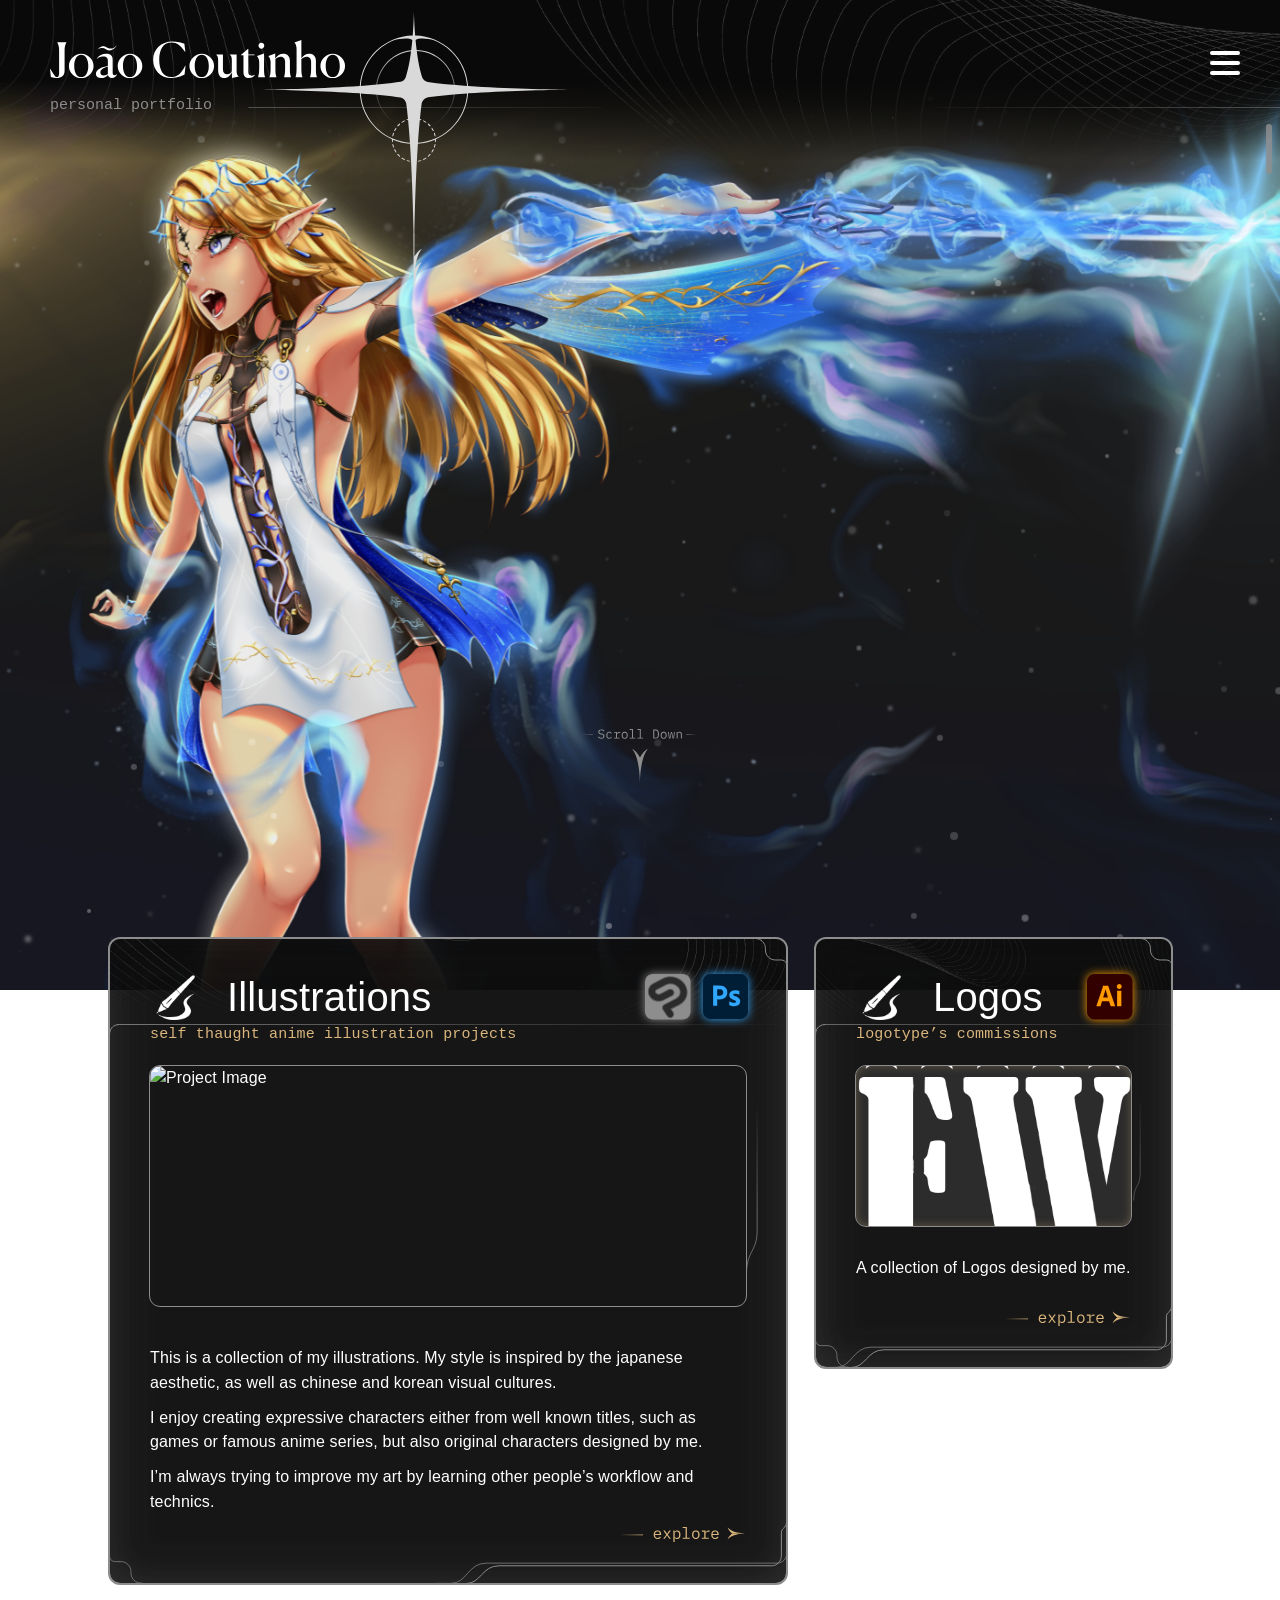
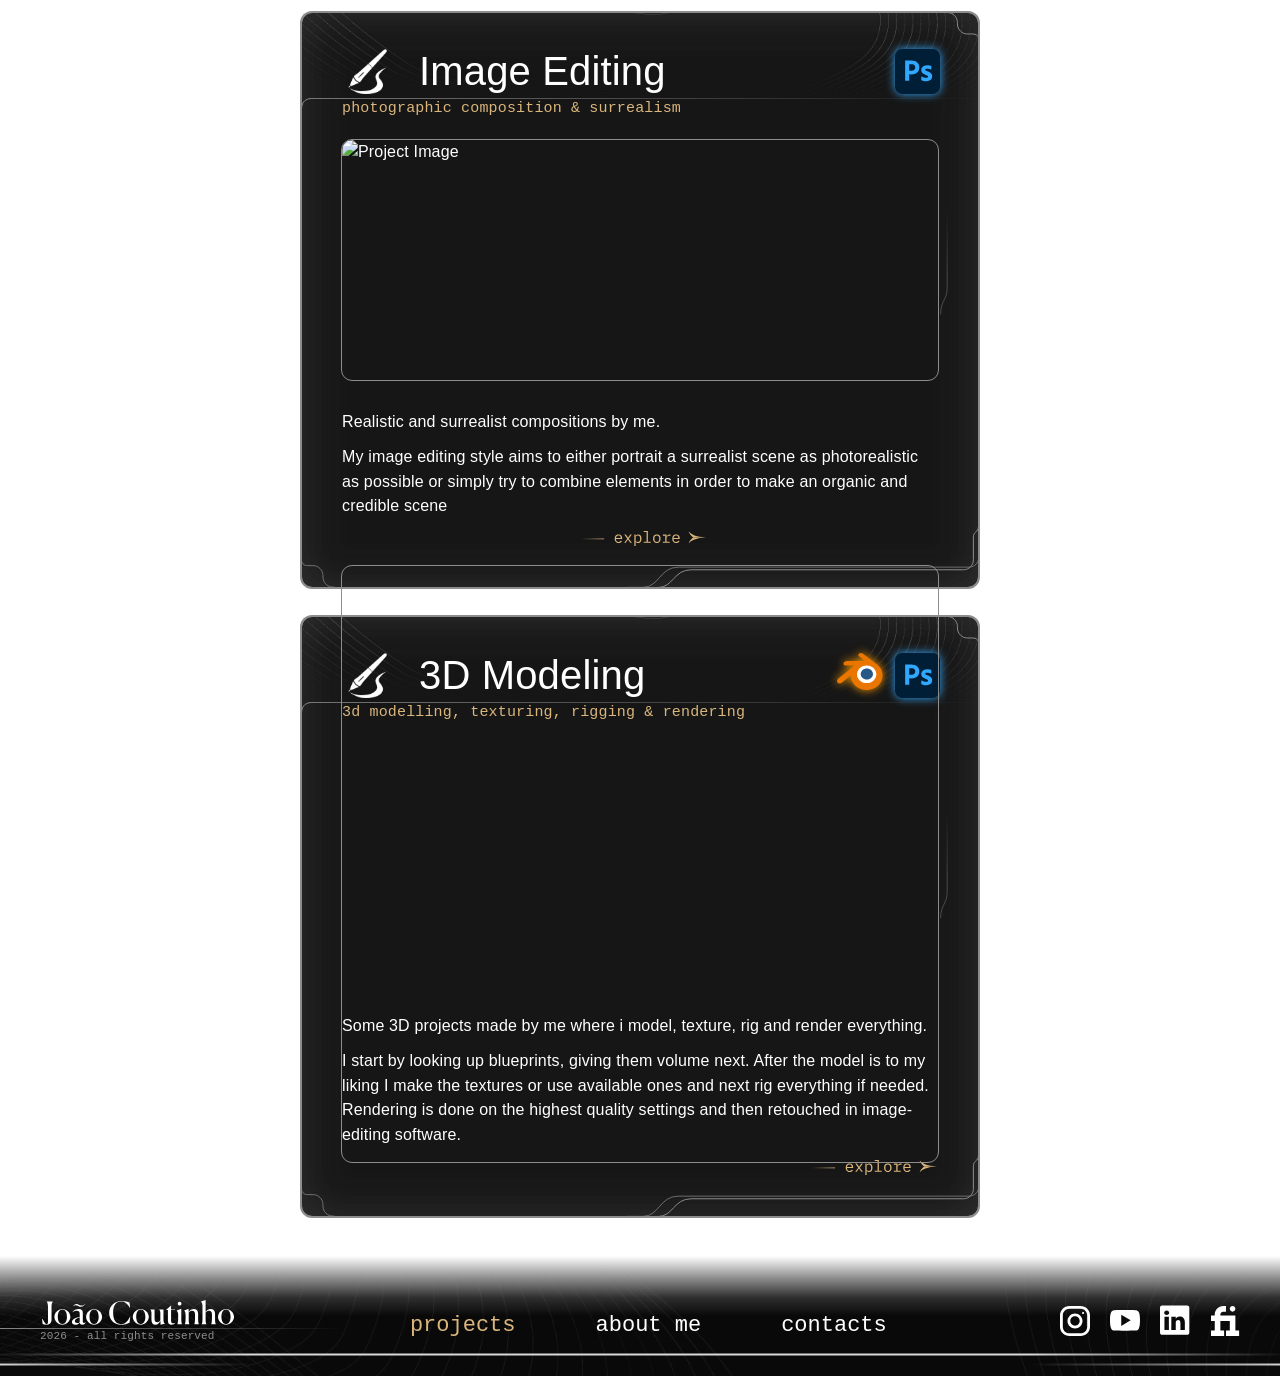
==== index.html @ b3ddf0ff "fst commit" ====
<!DOCTYPE html>
<html lang="pt">
<head>
  <meta charset="UTF-8">
  <meta name="viewport" content="width=device-width, initial-scale=1.0">
  <title>Home | Portfolio</title>
  
 
  <link rel="stylesheet" href="css\parallax.css">
  <link rel="stylesheet" href="css\fonts.css">
  <link rel="stylesheet" href="css\header.css">
  <link rel="stylesheet" href="css\info_cards.css">
  <link rel="stylesheet" href="css\footer.css">
  <link rel="stylesheet" href="css\index.css">
  <link rel="stylesheet" href="css\tablets.css">
  <link rel="stylesheet" href="css\mobile.css">
</head>
<body>
  <div class="parallax-bg" aria-hidden="true">
    <!-- Desktop images -->
    <img class="parallax-layer layer1 desktop" src="images/layer4.png" alt="" data-speed="22">
    <img class="parallax-layer layer2 desktop" src="images/layer3.png" alt="" data-speed="16">
    <img class="parallax-layer layer3 desktop" src="images/layer2.png" alt="" data-speed="10">
    <img class="parallax-layer layer4 desktop" src="images/layer1.png" alt="" data-speed="30">
    
    <!-- Mobile images (hidden initially) -->
    <img class="parallax-layer layer1 mobile" src="images/layer4_mobile.png" alt="" data-speed="22" style="display:none;">
    <img class="parallax-layer layer2 mobile" src="images/layer3_mobile.png" alt="" data-speed="16" style="display:none;">
    <img class="parallax-layer layer3 mobile" src="images/layer2_mobile.png" alt="" data-speed="10" style="display:none;">
    <img class="parallax-layer layer4 mobile" src="images/layer1_mobile.png" alt="" data-speed="30" style="display:none;">
    
    <div class="parallax-layer particle-layer layer5" data-speed="8" aria-hidden="true"></div>
    <div class="parallax-layer particle-layer layer6" data-speed="10" aria-hidden="true"></div>
  </div>


  <div class="page-content">
    <header>
      <div class="mobile-nav-panel" id="mobile-nav-panel" aria-hidden="true" >
        <a href="index.html" class="nav-link is-active" data-nav="home"><h2>Projects</h2></a>
        <a href="about.html" class="nav-link" data-nav="about"><h2>About Me</h2></a>
        <a href="contact.html" class="nav-link" data-nav="contact"><h2>Contacts</h2></a>
      </div>
      <div class="black-degrade" aria-hidden="true"></div>
      <img src="images\waves blured.png" alt="Waves Blured" class="waves-blured">
      <svg class="Vector2Header" width="1702" height="2" viewBox="0 0 1702 2" preserveAspectRatio="xMidYMid meet" fill="none" xmlns="http://www.w3.org/2000/svg">
<path d="M579.146 1.33301H0V0.333008H579.146V1.33301Z" fill="url(#paint0_linear_225_235)"/>
<path d="M1701.89 0V1H1122.74V0H1701.89Z" fill="url(#paint1_linear_225_235)"/>
<defs>
<linearGradient id="paint0_linear_225_235" x1="1701.89" y1="1.00043" x2="0" y2="1.00043" gradientUnits="userSpaceOnUse">
<stop offset="0.00600609" stop-color="#8D8D8D"/>
<stop offset="0.370487" stop-color="#8D8D8D" stop-opacity="0"/>
<stop offset="0.607399" stop-color="#8D8D8D" stop-opacity="0"/>
<stop offset="1" stop-color="#8D8D8D"/>
</linearGradient>
<linearGradient id="paint1_linear_225_235" x1="1701.89" y1="1.00043" x2="0" y2="1.00043" gradientUnits="userSpaceOnUse">
<stop offset="0.00600609" stop-color="#8D8D8D"/>
<stop offset="0.370487" stop-color="#8D8D8D" stop-opacity="0"/>
<stop offset="0.607399" stop-color="#8D8D8D" stop-opacity="0"/>
<stop offset="1" stop-color="#8D8D8D"/>
</linearGradient>
</defs>
      </svg>
      <div class="slider" style="visibility:hidden;">  
        <svg class="slide1 is-active" width="1920" height="20" viewBox="0 0 1920 20" preserveAspectRatio="none" fill="none" xmlns="http://www.w3.org/2000/svg">
<path d="M1219.82 2.77637C1219.82 3.23866 1219.82 3.27374 1219.82 3.27637H1153.14C1142.38 3.27646 1136.98 6.40351 1130.78 9.58105C1124.53 12.7842 1117.53 15.9971 1103.69 15.9971V14.9971C1117.32 14.9971 1124.16 11.8482 1130.33 8.69141C1136.54 5.50894 1142.12 2.27646 1153.14 2.27637H1219.82C1219.82 2.27637 1219.82 2.27664 1219.82 2.77637Z" fill="#6D6D6D"/>
<path d="M1286.5 2.27637C1297.51 2.27649 1303.1 5.50895 1309.31 8.69141C1315.47 11.8482 1322.31 14.9971 1335.94 14.9971V15.9971C1322.1 15.9971 1315.1 12.7842 1308.85 9.58105C1302.65 6.40352 1297.25 3.27649 1286.5 3.27637H1219.82C1219.82 3.27637 1219.82 3.27637 1219.82 2.77637C1219.82 2.27664 1219.82 2.27637 1219.82 2.27637H1286.5Z" fill="#6D6D6D"/>
<path d="M1219.82 1H1160.32C1150.78 1.00012 1146 4.66069 1140.46 8.41211C1137.68 10.2914 1134.71 12.1945 1130.89 13.6221C1127.06 15.0508 1122.39 15.9971 1116.21 15.9971V14.9971C1122.28 14.9971 1126.83 14.0686 1130.54 12.6855C1134.25 11.3013 1137.13 9.45376 1139.9 7.58398C1143.7 5.00549 1147.27 2.38401 1152.34 1H1144.82C1132.71 1.00006 1126.63 4.69135 1119.65 8.43848C1112.62 12.2122 1104.76 15.9971 1089.2 15.9971V14.9971C1104.54 14.9971 1112.24 11.2823 1119.18 7.55762C1126.16 3.80644 1132.44 5.63108e-05 1144.82 0H1219.82V1Z" fill="#D9D9D9"/>
<path d="M1294.82 0C1307.19 8.13388e-05 1313.47 3.80645 1320.45 7.55762C1327.39 11.2823 1335.09 14.9971 1350.44 14.9971V15.9971C1334.87 15.9971 1327.01 12.2122 1319.98 8.43848C1313 4.69136 1306.92 1.00008 1294.82 1H1287.29C1292.37 2.38402 1295.93 5.00551 1299.74 7.58398C1302.5 9.45374 1305.39 11.3013 1309.1 12.6855C1312.8 14.0685 1317.35 14.9971 1323.43 14.9971V15.9971C1317.24 15.9971 1312.58 15.0508 1308.75 13.6221C1304.92 12.1945 1301.95 10.2914 1299.18 8.41211C1293.81 4.77783 1289.15 1.22894 1280.19 1.01074L1279.31 1H1219.82V0H1294.82Z" fill="#D9D9D9"/>
<path d="M1279.82 8.49805H1230.61C1223.54 10.2774 1220.49 16.3881 1219.82 19.6953C1219.14 16.3881 1216.09 10.2775 1209.02 8.49805H1159.82V7.49805H1279.82V8.49805Z" fill="url(#paint0_linear_6_7)"/>
<path d="M1116.21 15V16H0V15H1116.21Z" fill="url(#paint1_linear_6_7)"/>
<path d="M1920 15V16H1323.42V15H1920Z" fill="url(#paint2_linear_6_7)"/>
<defs>
<linearGradient id="paint0_linear_6_7" x1="0" y1="9.84766" x2="1920" y2="9.84766" gradientUnits="userSpaceOnUse">
<stop stop-color="#8D8D8D" stop-opacity="0"/>
<stop offset="0.2" stop-color="#8D8D8D"/>
<stop offset="0.8" stop-color="#8D8D8D"/>
<stop offset="1" stop-color="#8D8D8D" stop-opacity="0"/>
</linearGradient>
<linearGradient id="paint1_linear_6_7" x1="0" y1="16" x2="1967.49" y2="16" gradientUnits="userSpaceOnUse">
<stop stop-color="#D9D9D9" stop-opacity="0"/>
<stop offset="0.2" stop-color="#D9D9D9"/>
<stop offset="0.8" stop-color="#D9D9D9"/>
<stop offset="1" stop-color="#D9D9D9" stop-opacity="0"/>
</linearGradient>
<linearGradient id="paint2_linear_6_7" x1="-91.1058" y1="16" x2="1920" y2="16" gradientUnits="userSpaceOnUse">
<stop stop-color="#D9D9D9" stop-opacity="0"/>
<stop offset="0.2" stop-color="#D9D9D9"/>
<stop offset="0.8" stop-color="#D9D9D9"/>
<stop offset="1" stop-color="#D9D9D9" stop-opacity="0"/>
</linearGradient>
</defs>
        </svg>
        <svg class="slide2" width="1920" height="20" viewBox="0 0 1920 20" preserveAspectRatio="none" fill="none" xmlns="http://www.w3.org/2000/svg">
<path d="M1473.4 2.77637C1473.4 3.23867 1473.4 3.27374 1473.4 3.27637H1406.73C1395.97 3.27646 1390.57 6.40343 1384.37 9.58105C1378.12 12.7843 1371.12 15.9971 1357.28 15.9971V14.9971C1370.91 14.9971 1377.75 11.8483 1383.91 8.69141C1390.13 5.50886 1395.71 2.27646 1406.73 2.27637H1473.4C1473.4 2.27637 1473.4 2.27663 1473.4 2.77637Z" fill="#6D6D6D"/>
<path d="M1540.08 2.27637C1551.1 2.27649 1556.68 5.50888 1562.9 8.69141C1569.06 11.8483 1575.9 14.9971 1589.53 14.9971V15.9971C1575.69 15.9971 1568.69 12.7843 1562.44 9.58105C1556.24 6.40344 1550.84 3.27649 1540.08 3.27637H1473.41C1473.41 3.27637 1473.4 3.27638 1473.4 2.77637C1473.4 2.27663 1473.41 2.27637 1473.41 2.27637H1540.08Z" fill="#6D6D6D"/>
<path d="M1473.4 1H1413.91C1404.37 1.00012 1399.59 4.66061 1394.04 8.41211C1391.27 10.2915 1388.3 12.1944 1384.47 13.6221C1380.65 15.0508 1375.98 15.9971 1369.8 15.9971V14.9971C1375.87 14.9971 1380.42 14.0686 1384.12 12.6855C1387.83 11.3013 1390.72 9.45381 1393.48 7.58398C1397.29 5.00543 1400.86 2.38405 1405.93 1H1398.4C1386.3 1.00006 1380.22 4.69126 1373.24 8.43848C1366.21 12.2123 1358.35 15.9971 1342.79 15.9971V14.9971C1358.13 14.9971 1365.83 11.2824 1372.77 7.55762C1379.75 3.80635 1386.03 5.63121e-05 1398.4 0H1473.4V1Z" fill="#D9D9D9"/>
<path d="M1548.41 0C1560.78 8.13409e-05 1567.06 3.80636 1574.04 7.55762C1580.98 11.2824 1588.68 14.9971 1604.02 14.9971V15.9971C1588.46 15.9971 1580.6 12.2123 1573.57 8.43848C1566.59 4.69127 1560.51 1.00008 1548.41 1H1540.88C1545.95 2.38406 1549.52 5.00545 1553.33 7.58398C1556.09 9.45379 1558.98 11.3013 1562.68 12.6855C1566.39 14.0686 1570.94 14.9971 1577.01 14.9971V15.9971C1570.83 15.9971 1566.16 15.0508 1562.33 13.6221C1558.51 12.1945 1555.54 10.2915 1552.76 8.41211C1547.4 4.77774 1542.74 1.22895 1533.78 1.01074L1532.9 1H1473.4V0H1548.41Z" fill="#D9D9D9"/>
<path d="M1533.4 8.49805H1484.2C1477.13 10.2774 1474.08 16.388 1473.4 19.6953C1472.73 16.388 1469.68 10.2775 1462.61 8.49805H1413.4V7.49805H1533.4V8.49805Z" fill="url(#paint0_linear_225_249)"/>
<path d="M1369.8 15V16L0 16.0004V15.0004L1369.8 15Z" fill="url(#paint1_linear_225_249)"/>
<path d="M1920 15.0004V16.0004L1577.01 16V15L1920 15.0004Z" fill="url(#paint2_linear_225_249)"/>
<defs>
<linearGradient id="paint0_linear_225_249" x1="0" y1="9.84766" x2="1920" y2="9.84766" gradientUnits="userSpaceOnUse">
<stop stop-color="#8D8D8D" stop-opacity="0"/>
<stop offset="0.2" stop-color="#8D8D8D"/>
<stop offset="0.8" stop-color="#8D8D8D"/>
<stop offset="1" stop-color="#8D8D8D" stop-opacity="0"/>
</linearGradient>
<linearGradient id="paint1_linear_225_249" x1="0" y1="16" x2="1967.49" y2="16" gradientUnits="userSpaceOnUse">
<stop stop-color="#D9D9D9" stop-opacity="0"/>
<stop offset="0.2" stop-color="#D9D9D9"/>
<stop offset="0.8" stop-color="#D9D9D9"/>
<stop offset="1" stop-color="#D9D9D9" stop-opacity="0"/>
</linearGradient>
<linearGradient id="paint2_linear_225_249" x1="-91.1058" y1="16" x2="1920" y2="16" gradientUnits="userSpaceOnUse">
<stop stop-color="#D9D9D9" stop-opacity="0"/>
<stop offset="0.2" stop-color="#D9D9D9"/>
<stop offset="0.8" stop-color="#D9D9D9"/>
<stop offset="1" stop-color="#D9D9D9" stop-opacity="0"/>
</linearGradient>
</defs>
        </svg>
        <svg class="slide3" width="1920" height="20" viewBox="0 0 1920 20" preserveAspectRatio="none" fill="none" xmlns="http://www.w3.org/2000/svg">
<path d="M1722.04 2.77637C1722.04 3.23868 1722.04 3.27374 1722.04 3.27637H1655.36C1644.61 3.27646 1639.21 6.40339 1633.01 9.58105C1626.76 12.7843 1619.76 15.9971 1605.92 15.9971V14.9971C1619.55 14.9971 1626.39 11.8483 1632.55 8.69141C1638.76 5.50883 1644.35 2.27646 1655.36 2.27637H1722.04C1722.04 2.27637 1722.04 2.27662 1722.04 2.77637Z" fill="#6D6D6D"/>
<path d="M1788.72 2.27637C1799.74 2.27649 1805.32 5.50884 1811.53 8.69141C1817.7 11.8483 1824.54 14.9971 1838.17 14.9971V15.9971C1824.33 15.9971 1817.33 12.7843 1811.08 9.58105C1804.88 6.40341 1799.48 3.27649 1788.72 3.27637H1722.04C1722.04 3.27637 1722.04 3.27638 1722.04 2.77637C1722.04 2.27662 1722.04 2.27637 1722.04 2.27637H1788.72Z" fill="#6D6D6D"/>
<path d="M1722.04 1H1662.55C1653.01 1.00012 1648.22 4.66057 1642.68 8.41211C1639.91 10.2915 1636.94 12.1944 1633.11 13.6221C1629.28 15.0508 1624.62 15.9971 1618.43 15.9971V14.9971C1624.51 14.9971 1629.06 14.0686 1632.76 12.6855C1636.47 11.3013 1639.36 9.45383 1642.12 7.58398C1645.93 5.00541 1649.49 2.38406 1654.57 1H1647.04C1634.94 1.00006 1628.85 4.69122 1621.88 8.43848C1614.85 12.2123 1606.99 15.9971 1591.42 15.9971V14.9971C1606.77 14.9971 1614.47 11.2824 1621.41 7.55762C1628.39 3.80631 1634.67 5.63127e-05 1647.04 0H1722.04V1Z" fill="#D9D9D9"/>
<path d="M1797.04 0C1809.42 8.13418e-05 1815.7 3.80632 1822.68 7.55762C1829.62 11.2824 1837.32 14.9971 1852.66 14.9971V15.9971C1837.1 15.9971 1829.24 12.2123 1822.21 8.43848C1815.23 4.69124 1809.15 1.00008 1797.04 1H1789.52C1794.59 2.38407 1798.16 5.00543 1801.96 7.58398C1804.73 9.45381 1807.61 11.3013 1811.32 12.6855C1815.03 14.0686 1819.58 14.9971 1825.65 14.9971V15.9971C1819.47 15.9971 1814.8 15.0508 1810.97 13.6221C1807.15 12.1944 1804.18 10.2915 1801.4 8.41211C1796.04 4.7777 1791.38 1.22895 1782.41 1.01074L1781.54 1H1722.04V0H1797.04Z" fill="#D9D9D9"/>
<path d="M1782.04 8.49805H1732.84C1725.77 10.2775 1722.71 16.3879 1722.04 19.6953C1721.37 16.3879 1718.31 10.2775 1711.25 8.49805H1662.04V7.49805H1782.04V8.49805Z" fill="url(#paint0_linear_225_249)"/>
<path d="M1618.43 15V16L0 16.0005V15.0005L1618.43 15Z" fill="url(#paint1_linear_225_249)"/>
<path d="M1920 15.0005V16.0005L1825.65 16V15L1920 15.0005Z" fill="url(#paint2_linear_225_249)"/>
<defs>
<linearGradient id="paint0_linear_225_249" x1="0" y1="9.84766" x2="1920" y2="9.84766" gradientUnits="userSpaceOnUse">
<stop stop-color="#8D8D8D" stop-opacity="0"/>
<stop offset="0.2" stop-color="#8D8D8D"/>
<stop offset="0.8" stop-color="#8D8D8D"/>
<stop offset="1" stop-color="#8D8D8D" stop-opacity="0"/>
</linearGradient>
<linearGradient id="paint1_linear_225_249" x1="0" y1="16" x2="1967.49" y2="16" gradientUnits="userSpaceOnUse">
<stop stop-color="#D9D9D9" stop-opacity="0"/>
<stop offset="0.2" stop-color="#D9D9D9"/>
<stop offset="0.8" stop-color="#D9D9D9"/>
<stop offset="1" stop-color="#D9D9D9" stop-opacity="0"/>
</linearGradient>
<linearGradient id="paint2_linear_225_249" x1="-91.1058" y1="16" x2="1920" y2="16" gradientUnits="userSpaceOnUse">
<stop stop-color="#D9D9D9" stop-opacity="0"/>
<stop offset="0.2" stop-color="#D9D9D9"/>
<stop offset="0.8" stop-color="#D9D9D9"/>
<stop offset="1" stop-color="#D9D9D9" stop-opacity="0"/>
</linearGradient>
</defs>
        </svg>
        



      </div> 
    
      <div class="nav-container">

        <div class="logo-container">      
          <svg class="JoãoCoutinho"width="296" height="39" viewBox="0 0 296 39" fill="none" xmlns="http://www.w3.org/2000/svg">
<path d="M16.5117 2.30469C14.9759 5.28038 14.5918 6.9127 14.5918 10.8965V30.7207C14.5916 35.4243 11.52 38.0643 6.48047 38.0645C4.65649 38.0645 2.73624 37.7278 0.864258 37.0078L0 29.0879L0.383789 28.9443C3.74379 34.3203 5.18411 37.1045 6.91211 37.1045C8.20807 37.1044 9.12012 35.7602 9.12012 33.4082V10.8965C9.12012 6.91267 8.73602 5.28042 7.2002 2.30469V2.20801H16.5117V2.30469Z" fill="white"/>
<path fill-rule="evenodd" clip-rule="evenodd" d="M31.2314 13.7285C37.9512 13.7287 43.5672 19.4881 43.5674 25.9199C43.5674 32.3998 37.9993 38.0643 31.2314 38.0645C24.4634 38.0645 18.8954 32.3999 18.9434 25.9199C18.9915 19.4881 24.5596 13.7285 31.2314 13.7285ZM31.2314 14.6885C26.3355 14.6885 24.2237 20.16 24.2236 25.9199C24.2236 31.7279 26.2874 37.1045 31.2314 37.1045C36.1752 37.1043 38.2871 31.7278 38.2871 25.9199C38.287 20.1602 36.1271 14.6887 31.2314 14.6885Z" fill="white"/>
<path fill-rule="evenodd" clip-rule="evenodd" d="M56.3633 13.7285C61.2113 13.7285 62.6514 16.4644 62.6514 19.4404V33.1201C62.6514 34.3201 63.1316 35.2323 64.5234 35.2324C65.2434 35.2324 66.012 34.9923 66.876 34.3203L66.9717 34.416C66.2517 35.952 64.8116 37.9199 61.9316 37.9199C59.5317 37.9199 58.2833 36.5284 57.9473 34.8965C56.4593 36.5763 54.0597 38.0643 51.0361 38.0645C48.2042 38.0645 45.8995 36.7203 45.8994 33.9844C45.8994 29.1364 52.8116 26.7838 57.8516 25.9678V20.7363C57.8516 18.2403 56.8435 16.6084 53.4355 16.6084C51.6116 16.6084 49.1157 17.0886 47.0518 18.7686L46.8115 18.4805C48.7795 15.6966 52.1875 13.7286 56.3633 13.7285ZM57.8516 26.7842C54.0596 27.6482 50.4121 29.2324 50.4121 32.4004C50.4122 34.2723 51.6601 35.4727 53.916 35.4727C55.5479 35.4726 57.0356 34.848 57.8516 34.0801V26.7842Z" fill="white"/>
<path fill-rule="evenodd" clip-rule="evenodd" d="M79.9814 13.7285C86.7012 13.7287 92.3172 19.4881 92.3174 25.9199C92.3174 32.3998 86.7493 38.0643 79.9814 38.0645C73.2134 38.0645 67.6454 32.3999 67.6934 25.9199C67.7415 19.4881 73.3096 13.7285 79.9814 13.7285ZM79.9814 14.6885C75.0855 14.6885 72.9737 20.16 72.9736 25.9199C72.9736 31.7279 75.0374 37.1045 79.9814 37.1045C84.9252 37.1043 87.0371 31.7278 87.0371 25.9199C87.037 20.1602 84.8771 14.6887 79.9814 14.6885Z" fill="white"/>
<path d="M122.288 1.48828C127.376 1.48828 131.841 2.78399 134.385 3.79199L135.345 11.6641L134.96 11.8086C130.256 5.18459 127.184 2.44824 121.664 2.44824C112.784 2.44836 109.232 9.84045 109.232 19.7764C109.232 29.7602 112.928 37.1043 121.376 37.1045C128.192 37.1045 131.792 32.4005 135.152 25.6807L135.536 25.8242L134.576 34.6084C133.76 35.2326 127.952 38.0645 121.376 38.0645C110.288 38.0643 103.137 30.0482 103.137 19.7764C103.137 9.55243 111.104 1.48838 122.288 1.48828Z" fill="white"/>
<path fill-rule="evenodd" clip-rule="evenodd" d="M151.747 13.7285C158.467 13.7287 164.083 19.4881 164.083 25.9199C164.083 32.3998 158.515 38.0643 151.747 38.0645C144.979 38.0645 139.411 32.3999 139.459 25.9199C139.507 19.4881 145.075 13.7285 151.747 13.7285ZM151.747 14.6885C146.851 14.6885 144.739 20.16 144.739 25.9199C144.739 31.7279 146.803 37.1045 151.747 37.1045C156.691 37.1043 158.803 31.7278 158.803 25.9199C158.803 20.1602 156.643 14.6887 151.747 14.6885Z" fill="white"/>
<path d="M172.938 29.1367C172.938 32.4964 174.474 34.2246 177.162 34.2246C179.466 34.2244 180.905 32.928 181.817 31.2002V19.6807C181.817 17.2807 181.05 15.6 179.706 14.5439V14.4482H186.617V29.1846C186.617 34.272 187.242 35.1842 188.777 36.2881V36.3838L182.058 37.9199V31.9678C180.426 35.0877 178.218 38.0642 174.33 38.0645C170.25 38.0645 168.138 34.8963 168.138 29.9043V19.6807C168.138 17.2327 167.322 15.5999 166.122 14.5439V14.4482H172.938V29.1367Z" fill="white"/>
<path d="M198.312 14.4482H204.505V15.3125H198.312V32.1123C198.313 34.4163 199.369 35.6641 201.673 35.6641C203.353 35.664 204.6 34.9928 204.841 34.8486L204.984 35.04C203.64 36.912 201.529 38.0644 198.841 38.0645C196.009 38.0645 193.465 36.7679 193.465 32.2559V15.3125H190.873V15.0244L197.833 9.02441H198.312V14.4482Z" fill="white"/>
<path fill-rule="evenodd" clip-rule="evenodd" d="M282.716 13.7285C289.436 13.7287 295.052 19.4881 295.052 25.9199C295.052 32.3998 289.484 38.0643 282.716 38.0645C275.948 38.0645 270.38 32.3999 270.428 25.9199C270.476 19.4881 276.044 13.7285 282.716 13.7285ZM282.716 14.6885C277.82 14.6885 275.708 20.16 275.708 25.9199C275.708 31.7279 277.772 37.1045 282.716 37.1045C287.66 37.1043 289.771 31.7278 289.771 25.9199C289.771 20.1601 287.612 14.6887 282.716 14.6885Z" fill="white"/>
<path d="M214.017 27.9844C214.017 32.1122 214.113 34.6081 215.073 37.248V37.3447H208.113V37.248C208.785 34.6081 209.217 32.2081 209.217 28.0322V22.5605C209.217 19.4885 208.209 17.6642 207.057 16.3682V16.0322L214.017 13.4883V27.9844Z" fill="white"/>
<path d="M225.216 18.0967L225.407 18.1445C227.471 15.6485 229.776 13.7285 233.136 13.7285C237.504 13.7286 239.903 16.4165 239.903 20.6885V27.9844C239.903 32.3042 240 34.6081 241.008 37.248V37.3447H234.048V37.248C234.912 34.6081 235.104 32.0641 235.104 28.0322V21.792C235.103 19.0561 233.903 16.6562 230.688 16.6562C228.672 16.6563 226.799 17.5687 225.407 19.0566V27.9844C225.407 32.1602 225.504 34.6081 226.464 37.248V37.3447H219.504V37.248C220.416 34.6082 220.607 32.2561 220.607 28.0322V22.3682C220.607 19.2002 219.599 17.4239 218.447 16.1279V16.0322L225.216 13.4883V18.0967Z" fill="white"/>
<path d="M251.372 18.1445C253.436 15.6486 255.74 13.7286 259.1 13.7285C263.468 13.7285 265.916 16.4165 265.916 20.6885V28.0322C265.916 32.3041 266.012 34.6081 266.972 37.248V37.3447H260.012V37.248C260.924 34.6081 261.116 32.0162 261.116 28.0322V21.792C261.116 19.0562 259.868 16.6564 256.7 16.6562C254.636 16.6562 252.812 17.5685 251.372 19.1045V28.0322C251.372 32.1601 251.516 34.6082 252.476 37.248V37.3447H245.516V37.248C246.38 34.6081 246.572 32.2562 246.572 28.0322V8.83203C246.572 5.71216 245.564 3.88777 244.412 2.5918V2.49609L251.372 0V18.1445Z" fill="white"/>
<path d="M66.999 5.21289C65.3142 7.87838 60.8063 12.4585 56.25 9.45898C51.6937 6.4595 47.7656 8.88514 46.3711 10.4727C47.8342 8.63643 51.5719 5.26351 54.8174 6.46191C58.874 7.95995 61.584 10.9629 66.999 5.21289Z" fill="white"/>
<path d="M211.377 2.83203C212.961 2.83203 214.257 4.17597 214.257 5.75977C214.257 7.34377 212.961 8.64062 211.377 8.64062C209.793 8.64058 208.497 7.34374 208.497 5.75977C208.497 4.176 209.793 2.83207 211.377 2.83203Z" fill="white"/>
          </svg>
          <h2 class="professional-portfolio">personal portfolio</h2>
          <div class="LogoHeaderContainer">
            <svg class="LogoHeader"width="318" height="301" viewBox="0 0 318 301" fill="none" xmlns="http://www.w3.org/2000/svg">
<path d="M138.272 121.604C138.785 121.779 139.067 122.331 138.904 122.851C138.722 123.43 138.564 124.021 138.432 124.621C138.314 125.152 137.794 125.49 137.263 125.386C137.489 124.083 137.828 122.818 138.272 121.604Z" fill="#D9D9D9"/>
<path d="M140.939 116.514C141.389 116.815 141.518 117.423 141.226 117.882C140.898 118.396 140.591 118.925 140.308 119.468C140.056 119.95 139.465 120.141 138.979 119.902C139.533 118.711 140.19 117.578 140.939 116.514Z" fill="#D9D9D9"/>
<path d="M144.83 112.284C145.187 112.692 145.155 113.312 144.754 113.68C144.303 114.093 143.87 114.526 143.457 114.977C143.089 115.378 142.469 115.41 142.062 115.053C142.901 114.05 143.828 113.123 144.83 112.284Z" fill="#D9D9D9"/>
<path d="M149.68 109.202C149.919 109.688 149.727 110.278 149.245 110.53C148.702 110.813 148.173 111.12 147.659 111.448C147.2 111.741 146.593 111.612 146.291 111.162C147.355 110.413 148.489 109.756 149.68 109.202Z" fill="#D9D9D9"/>
<path d="M179.623 121.604C180.067 122.818 180.407 124.082 180.633 125.385C180.102 125.489 179.582 125.152 179.465 124.621C179.332 124.021 179.175 123.43 178.992 122.851C178.829 122.332 179.111 121.779 179.623 121.604Z" fill="#D9D9D9"/>
<path d="M176.955 116.514C177.704 117.578 178.362 118.711 178.916 119.902C178.43 120.141 177.84 119.95 177.589 119.468C177.306 118.925 176.999 118.396 176.671 117.882C176.379 117.423 176.507 116.816 176.955 116.514Z" fill="#D9D9D9"/>
<path d="M173.065 112.284C174.068 113.123 174.994 114.05 175.833 115.053C175.426 115.409 174.807 115.378 174.439 114.977C174.026 114.526 173.593 114.093 173.143 113.68C172.742 113.312 172.709 112.692 173.065 112.284Z" fill="#D9D9D9"/>
<path d="M168.216 109.202C169.407 109.756 170.541 110.412 171.604 111.161C171.303 111.611 170.696 111.741 170.237 111.448C169.723 111.12 169.193 110.814 168.65 110.53C168.168 110.278 167.977 109.688 168.216 109.202Z" fill="#D9D9D9"/>
<path fill-rule="evenodd" clip-rule="evenodd" d="M158.948 0C159.023 5.86039 159.375 14.7196 160.16 24.4043C188.345 25.0218 211.234 47.1265 213.096 74.9883C250.608 77.5927 294.447 78.5378 317.294 78.6611L314.141 78.6816C290.58 78.8702 248.948 79.8428 213.095 82.332C211.721 102.895 198.895 120.32 180.939 128.289C180.952 128.582 180.959 128.876 180.959 129.171L180.951 129.739C180.948 129.87 180.941 130.001 180.936 130.132C180.921 130.466 180.899 130.799 180.87 131.129C180.331 131.092 179.916 130.633 179.939 130.09C179.953 129.786 179.959 129.478 179.959 129.171C179.959 129.019 179.957 128.867 179.954 128.716C174.645 130.947 168.906 132.356 162.896 132.788C160.927 162.073 159.841 195.592 159.325 221.943C159.404 222.034 159.449 222.149 159.448 222.27C159.443 223.595 159.438 224.858 159.433 226.182L159.354 245.774C162.789 239.936 165.826 238.14 166.948 237.979C163.166 241.762 161.061 249.921 159.971 257.752C163.148 252.716 165.893 251.121 166.948 250.971C161.983 255.936 159.907 268.447 159.226 277.854L159.151 296.431C159.146 297.754 159.141 299.017 159.136 300.343C159.135 300.392 159.115 300.44 159.08 300.475C159.045 300.509 158.998 300.529 158.948 300.529C158.899 300.529 158.852 300.509 158.816 300.475C158.781 300.44 158.761 300.392 158.761 300.343C158.756 299.017 158.75 297.754 158.745 296.431L158.464 226.182C158.459 224.858 158.453 223.595 158.448 222.27C158.448 222.149 158.492 222.034 158.57 221.943C158.054 195.591 156.969 162.073 154.999 132.788C148.989 132.356 143.251 130.946 137.941 128.715C137.938 128.866 137.938 129.019 137.938 129.171C137.938 129.478 137.944 129.786 137.957 130.09C137.98 130.633 137.564 131.093 137.024 131.129C136.968 130.484 136.938 129.831 136.938 129.171C136.938 128.876 136.943 128.582 136.955 128.289C119.012 120.326 106.192 102.918 104.804 82.374C68.8155 79.8536 26.8464 78.8713 3.15332 78.6816L0 78.6611L3.15332 78.6396C26.8464 78.45 68.8155 77.4677 104.804 74.9473C106.685 47.1049 129.565 25.0216 157.736 24.4043C158.521 14.7196 158.874 5.86039 158.948 0ZM105.811 82.4434C107.212 102.42 119.627 119.358 137.023 127.225C137.024 127.221 137.024 127.217 137.024 127.213C137.279 127.23 137.505 127.341 137.671 127.511C143.024 129.846 148.835 131.327 154.932 131.781C154.386 123.777 153.775 116.101 153.089 108.988C152.935 109.033 152.781 109.079 152.628 109.127C152.108 109.29 151.556 109.008 151.382 108.495C151.909 108.302 152.445 108.13 152.99 107.978C152.429 102.268 151.821 96.933 151.159 92.0996H151.17C150.448 89.4079 148.381 87.2902 145.72 86.498C134.673 84.8401 120.783 83.5073 105.811 82.4434ZM212.088 82.4014C197.452 83.4323 183.824 84.7178 172.839 86.3115C172.715 86.3491 172.59 86.385 172.462 86.418C169.664 87.1399 167.474 89.3125 166.727 92.0996H166.737C166.076 96.933 165.466 102.267 164.905 107.978C165.45 108.13 165.987 108.302 166.514 108.495C166.339 109.008 165.789 109.29 165.27 109.127C165.116 109.079 164.962 109.033 164.807 108.988C164.12 116.101 163.51 123.777 162.964 131.781C169.061 131.327 174.871 129.846 180.225 127.511C180.39 127.342 180.616 127.23 180.87 127.213C180.87 127.217 180.871 127.221 180.871 127.225C198.28 119.353 210.701 102.397 212.088 82.4014ZM178.891 29.249C173.587 27.8758 164.298 26.4653 160.567 29.0742C161.843 42.6792 163.988 57.1918 167.418 66.958C168.464 68.8917 170.278 70.3398 172.462 70.9033C172.588 70.9359 172.713 70.9707 172.835 71.0078C183.82 72.6018 197.451 73.8879 212.088 74.9189C210.648 54.1737 197.332 36.6992 178.891 29.249ZM157.328 29.0723C153.569 26.4429 144.17 27.9024 138.91 29.2871C120.531 36.7539 107.263 54.1859 105.811 74.877C120.783 73.813 134.673 72.4802 145.72 70.8223C147.776 70.21 149.477 68.8066 150.478 66.958C153.907 57.1914 156.053 42.6779 157.328 29.0723Z" fill="#D9D9D9"/>
<path d="M151.382 149.847C151.557 149.334 152.109 149.052 152.628 149.216C153.207 149.398 153.799 149.556 154.398 149.688C154.929 149.806 155.266 150.326 155.162 150.856C153.859 150.631 152.595 150.291 151.382 149.847Z" fill="#D9D9D9"/>
<path d="M165.27 149.216C165.788 149.053 166.339 149.335 166.514 149.847C165.3 150.291 164.037 150.631 162.734 150.856C162.631 150.326 162.968 149.806 163.499 149.688C164.099 149.556 164.69 149.398 165.27 149.216Z" fill="#D9D9D9"/>
<path d="M146.291 147.179C146.593 146.73 147.201 146.602 147.659 146.895C148.173 147.223 148.702 147.529 149.245 147.812C149.727 148.064 149.918 148.654 149.68 149.14C148.488 148.586 147.355 147.928 146.291 147.179Z" fill="#D9D9D9"/>
<path d="M170.237 146.895C170.696 146.602 171.302 146.731 171.604 147.18C170.54 147.929 169.407 148.586 168.216 149.14C167.978 148.654 168.169 148.064 168.65 147.812C169.194 147.529 169.723 147.223 170.237 146.895Z" fill="#D9D9D9"/>
<path d="M142.062 143.289C142.469 142.933 143.089 142.965 143.457 143.366C143.87 143.817 144.303 144.25 144.754 144.663C145.155 145.031 145.186 145.649 144.83 146.057C143.828 145.218 142.901 144.292 142.062 143.289Z" fill="#D9D9D9"/>
<path d="M174.439 143.366C174.807 142.965 175.426 142.934 175.833 143.289C174.994 144.291 174.068 145.218 173.065 146.057C172.71 145.649 172.742 145.031 173.143 144.663C173.593 144.25 174.026 143.817 174.439 143.366Z" fill="#D9D9D9"/>
<path d="M138.979 138.439C139.465 138.201 140.056 138.392 140.308 138.874C140.591 139.417 140.897 139.947 141.226 140.461C141.518 140.92 141.388 141.526 140.938 141.828C140.38 141.035 139.873 140.202 139.421 139.336C139.267 139.041 139.12 138.742 138.979 138.439Z" fill="#D9D9D9"/>
<path d="M177.589 138.874C177.84 138.392 178.431 138.201 178.916 138.439C178.362 139.631 177.705 140.764 176.956 141.828C176.507 141.526 176.378 140.919 176.671 140.461C176.999 139.947 177.306 139.417 177.589 138.874Z" fill="#D9D9D9"/>
<path d="M137.263 132.956C137.794 132.852 138.314 133.191 138.432 133.722C138.564 134.322 138.722 134.913 138.904 135.492C139.068 136.011 138.785 136.563 138.272 136.737C137.828 135.523 137.489 134.259 137.263 132.956Z" fill="#D9D9D9"/>
<path d="M179.465 133.722C179.582 133.191 180.102 132.853 180.633 132.957C180.407 134.26 180.067 135.524 179.623 136.737C179.111 136.562 178.829 136.011 178.992 135.492C179.175 134.913 179.332 134.322 179.465 133.722Z" fill="#D9D9D9"/>
            </svg>
            <svg class="LogoHeaderbola" width="79" height="79" viewBox="0 0 79 79" fill="none" xmlns="http://www.w3.org/2000/svg">
<path d="M77.6095 39.3047C77.6095 18.1496 60.4599 1 39.3047 1C18.1496 1.00003 1.00003 18.1496 1 39.3047C1 60.4599 18.1496 77.6095 39.3047 77.6095V78.6095C17.5973 78.6095 0 61.0122 0 39.3047C3.29861e-05 17.5973 17.5973 3.29904e-05 39.3047 0C61.0122 0 78.6095 17.5973 78.6095 39.3047C78.6095 61.0122 61.0122 78.6095 39.3047 78.6095V77.6095C60.4599 77.6095 77.6095 60.4599 77.6095 39.3047Z" fill="url(#paint0_linear_196_331)"/>
<defs>
<linearGradient id="paint0_linear_196_331" x1="39.3047" y1="0" x2="39.3047" y2="78.6095" gradientUnits="userSpaceOnUse">
<stop stop-color="#D9D9D9"/>
<stop offset="1" stop-color="#737373" stop-opacity="0"/>
</linearGradient>
</defs>
            </svg>
          </div>
          
        </div>
        <nav>
          <a href="index.html" class="nav-link is-active" data-nav="home"><h2>Projects</h2></a>
          <a href="about.html" class="nav-link" data-nav="about"><h2>About Me</h2></a>
          <a href="contact.html" class="nav-link" data-nav="contact"><h2>Contacts</h2></a>
        </nav>
      </div>
      <div class="mobile-nav-toggle" type="button" aria-label="Open navigation menu" aria-expanded="false" aria-controls="mobile-nav-panel">
        <span></span>
        <span></span>
        <span></span>
      </div>
      
    </header>
    <div class="content-container" id="home-content">

      <div class="scroll-down-stage page-section page-section-home">
        <div class="scroll-down-animation">
          <svg class="scroll-down-animation-arrow" width="16" height="34" viewBox="0 0 16 34" fill="none" xmlns="http://www.w3.org/2000/svg">
<path d="M16 0C9.6 6.4 8 25.3333 8 34V8.5C11.6 2.1 14.8333 0.166667 16 0Z" fill="#8D8D8D"/>
<path d="M0 0C6.4 6.4 8 25.3333 8 34V8.5C4.4 2.1 1.16667 0.166667 0 0Z" fill="#8D8D8D"/>
          </svg>
          <svg class="scroll-down-animation-line" width="116" height="1" viewBox="0 0 116 1" fill="none" xmlns="http://www.w3.org/2000/svg">
<path d="M10.8418 1H0V0H10.8418V1ZM115.23 0V1H104.389V0H115.23Z" fill="url(#paint0_linear_240_238)"/>
<defs>
<linearGradient id="paint0_linear_240_238" x1="0" y1="0.500002" x2="115.23" y2="0.500002" gradientUnits="userSpaceOnUse">
<stop stop-color="#8D8D8D" stop-opacity="0"/>
<stop offset="0.177885" stop-color="#8D8D8D"/>
<stop offset="0.831731" stop-color="#8D8D8D"/>
<stop offset="1" stop-color="#8D8D8D" stop-opacity="0"/>
</linearGradient>
</defs>
          </svg>
          <svg class="scroll-down-animation-text" width="84" height="10" viewBox="0 0 84 10" fill="none" xmlns="http://www.w3.org/2000/svg">
<path d="M3.28904 9.776C2.47437 9.776 1.80704 9.62866 1.28704 9.334C0.767039 9.03066 0.338039 8.645 3.90857e-05 8.177L0.793039 7.52699C1.14837 7.96899 1.52104 8.29833 1.91104 8.515C2.30971 8.73166 2.78204 8.84 3.32804 8.84C3.98671 8.84 4.48937 8.68833 4.83604 8.385C5.18271 8.08166 5.35604 7.657 5.35604 7.111C5.35604 6.66899 5.23037 6.32666 4.97904 6.08399C4.72771 5.83266 4.29004 5.65499 3.66604 5.55099L2.65204 5.382C2.21004 5.304 1.83737 5.18699 1.53404 5.03099C1.23937 4.87499 1.00104 4.68866 0.819039 4.47199C0.637039 4.24666 0.507039 4.00399 0.429039 3.74399C0.351039 3.47533 0.312039 3.19799 0.312039 2.91199C0.312039 2.07999 0.585039 1.45166 1.13104 1.02699C1.67704 0.602328 2.41371 0.389995 3.34104 0.389995C4.06904 0.389995 4.68004 0.511328 5.17404 0.753995C5.67671 0.996661 6.07971 1.33899 6.38304 1.78099L5.61604 2.44399C5.36471 2.11466 5.06137 1.84599 4.70604 1.63799C4.35071 1.42999 3.89137 1.32599 3.32804 1.32599C2.71271 1.32599 2.24037 1.45599 1.91104 1.71599C1.58171 1.97599 1.41704 2.366 1.41704 2.886C1.41704 3.29333 1.53837 3.62699 1.78104 3.88699C2.03237 4.13833 2.47871 4.32033 3.12004 4.43299L4.09504 4.602C4.53704 4.68 4.90971 4.79699 5.21304 4.95299C5.51637 5.10899 5.75904 5.29533 5.94104 5.51199C6.13171 5.72866 6.26604 5.97133 6.34404 6.23999C6.42204 6.50866 6.46104 6.79033 6.46104 7.085C6.46104 7.92566 6.18371 8.58433 5.62904 9.061C5.08304 9.53766 4.30304 9.776 3.28904 9.776ZM11.344 9.776C10.8586 9.776 10.4253 9.69366 10.044 9.529C9.67129 9.35566 9.35496 9.11733 9.09496 8.814C8.83496 8.51066 8.63563 8.14233 8.49696 7.709C8.36696 7.27566 8.30196 6.79466 8.30196 6.26599C8.30196 5.73733 8.37129 5.25633 8.50996 4.82299C8.64863 4.38966 8.84796 4.02133 9.10796 3.71799C9.36796 3.40599 9.68429 3.16766 10.057 3.003C10.4296 2.83833 10.8543 2.756 11.331 2.756C11.981 2.756 12.5096 2.89899 12.917 3.18499C13.3243 3.47099 13.6233 3.84366 13.814 4.30299L12.982 4.74499C12.8606 4.39833 12.657 4.12966 12.371 3.939C12.0936 3.74833 11.747 3.65299 11.331 3.65299C11.0276 3.65299 10.7546 3.70499 10.512 3.80899C10.278 3.90433 10.0786 4.04299 9.91396 4.22499C9.74929 4.40699 9.62363 4.62366 9.53696 4.87499C9.45896 5.12633 9.41996 5.39933 9.41996 5.69399V6.83799C9.41996 7.13266 9.45896 7.40566 9.53696 7.657C9.62363 7.90833 9.74929 8.125 9.91396 8.307C10.0786 8.489 10.2823 8.632 10.525 8.736C10.7676 8.83133 11.045 8.879 11.357 8.879C11.8076 8.879 12.1803 8.775 12.475 8.567C12.7696 8.359 13.0036 8.073 13.177 7.709L13.918 8.216C13.7186 8.66666 13.4066 9.03933 12.982 9.334C12.566 9.62866 12.02 9.776 11.344 9.776ZM16.0059 8.736H17.9689V3.79599H16.0059V2.91199H19.0089V4.602H19.0739C19.2125 4.07333 19.4725 3.66166 19.8539 3.36699C20.2439 3.06366 20.7379 2.91199 21.3359 2.91199H22.2719V3.95199H21.0109C20.4129 3.95199 19.9275 4.12533 19.5549 4.47199C19.1909 4.81866 19.0089 5.27366 19.0089 5.837V8.736H21.6089V9.62H16.0059V8.736ZM26.6998 9.776C26.2318 9.776 25.8071 9.69366 25.4258 9.529C25.0531 9.36433 24.7325 9.13033 24.4638 8.827C24.2038 8.515 24.0045 8.14666 23.8658 7.72199C23.7271 7.28866 23.6578 6.80333 23.6578 6.26599C23.6578 5.73733 23.7271 5.25633 23.8658 4.82299C24.0045 4.38966 24.2038 4.02133 24.4638 3.71799C24.7325 3.40599 25.0531 3.16766 25.4258 3.003C25.8071 2.83833 26.2318 2.756 26.6998 2.756C27.1678 2.756 27.5881 2.83833 27.9608 3.003C28.3421 3.16766 28.6628 3.40599 28.9228 3.71799C29.1915 4.02133 29.3951 4.38966 29.5338 4.82299C29.6725 5.25633 29.7418 5.73733 29.7418 6.26599C29.7418 6.80333 29.6725 7.28866 29.5338 7.72199C29.3951 8.14666 29.1915 8.515 28.9228 8.827C28.6628 9.13033 28.3421 9.36433 27.9608 9.529C27.5881 9.69366 27.1678 9.776 26.6998 9.776ZM26.6998 8.879C27.2805 8.879 27.7485 8.70566 28.1038 8.359C28.4591 8.01233 28.6368 7.47499 28.6368 6.74699V5.78499C28.6368 5.05699 28.4591 4.51966 28.1038 4.17299C27.7485 3.82633 27.2805 3.65299 26.6998 3.65299C26.1191 3.65299 25.6511 3.82633 25.2958 4.17299C24.9405 4.51966 24.7628 5.05699 24.7628 5.78499V6.74699C24.7628 7.47499 24.9405 8.01233 25.2958 8.359C25.6511 8.70566 26.1191 8.879 26.6998 8.879ZM31.6347 8.736H33.9747V0.883994H31.6347V-5.00679e-06H35.0147V8.736H37.3547V9.62H31.6347V8.736ZM39.4296 8.736H41.7696V0.883994H39.4296V-5.00679e-06H42.8096V8.736H45.1496V9.62H39.4296V8.736ZM55.2145 0.545995H57.7495C58.8588 0.545995 59.6865 0.927328 60.2325 1.68999C60.7785 2.45266 61.0515 3.58366 61.0515 5.083C61.0515 6.58233 60.7785 7.71333 60.2325 8.476C59.6865 9.23866 58.8588 9.62 57.7495 9.62H55.2145V0.545995ZM57.6975 8.671C58.4255 8.671 58.9715 8.41966 59.3355 7.91699C59.7082 7.41433 59.8945 6.70366 59.8945 5.78499V4.38099C59.8945 3.46233 59.7082 2.75166 59.3355 2.24899C58.9715 1.74633 58.4255 1.495 57.6975 1.495H56.3065V8.671H57.6975ZM65.6744 9.776C65.2064 9.776 64.7817 9.69366 64.4004 9.529C64.0277 9.36433 63.7071 9.13033 63.4384 8.827C63.1784 8.515 62.9791 8.14666 62.8404 7.72199C62.7017 7.28866 62.6324 6.80333 62.6324 6.26599C62.6324 5.73733 62.7017 5.25633 62.8404 4.82299C62.9791 4.38966 63.1784 4.02133 63.4384 3.71799C63.7071 3.40599 64.0277 3.16766 64.4004 3.003C64.7817 2.83833 65.2064 2.756 65.6744 2.756C66.1424 2.756 66.5627 2.83833 66.9354 3.003C67.3167 3.16766 67.6374 3.40599 67.8974 3.71799C68.1661 4.02133 68.3697 4.38966 68.5084 4.82299C68.6471 5.25633 68.7164 5.73733 68.7164 6.26599C68.7164 6.80333 68.6471 7.28866 68.5084 7.72199C68.3697 8.14666 68.1661 8.515 67.8974 8.827C67.6374 9.13033 67.3167 9.36433 66.9354 9.529C66.5627 9.69366 66.1424 9.776 65.6744 9.776ZM65.6744 8.879C66.2551 8.879 66.7231 8.70566 67.0784 8.359C67.4337 8.01233 67.6114 7.47499 67.6114 6.74699V5.78499C67.6114 5.05699 67.4337 4.51966 67.0784 4.17299C66.7231 3.82633 66.2551 3.65299 65.6744 3.65299C65.0937 3.65299 64.6257 3.82633 64.2704 4.17299C63.9151 4.51966 63.7374 5.05699 63.7374 5.78499V6.74699C63.7374 7.47499 63.9151 8.01233 64.2704 8.359C64.6257 8.70566 65.0937 8.879 65.6744 8.879ZM69.9593 2.91199H70.8823L71.6493 8.71H71.7663L72.9103 2.91199H74.0543L75.1983 8.71H75.3153L76.0823 2.91199H76.9793L75.9523 9.62H74.6003L73.5343 4.00399H73.4303L72.3383 9.62H70.9863L69.9593 2.91199ZM78.6383 9.62V2.91199H79.6783V4.00399H79.7303C79.7996 3.83933 79.8863 3.68333 79.9903 3.53599C80.0943 3.37999 80.2199 3.24566 80.3673 3.13299C80.5233 3.02033 80.7053 2.92933 80.9133 2.85999C81.1213 2.79066 81.3639 2.756 81.6413 2.756C82.3433 2.756 82.9066 2.98133 83.3313 3.43199C83.7559 3.87399 83.9683 4.50233 83.9683 5.31699V9.62H82.9283V5.499C82.9283 4.88366 82.7939 4.42866 82.5253 4.13399C82.2566 3.83066 81.8623 3.67899 81.3423 3.67899C81.1343 3.67899 80.9306 3.70499 80.7313 3.75699C80.5319 3.80899 80.3543 3.88699 80.1983 3.99099C80.0423 4.09499 79.9166 4.22933 79.8213 4.39399C79.7259 4.55866 79.6783 4.74933 79.6783 4.96599V9.62H78.6383Z" fill="#8D8D8D"/>
          </svg>
        </div>
      </div>
      <div class="frame-conteiner page-section page-section-home">

        <div class="frame-controller-illustrations">
          <a class="project-frame project-frame-link" href="illustrations.html" aria-label="Open Illustrations project">
            <div class="deco-corners">
              <svg class="deco-corners-top-right" width="34" height="28" viewBox="0 0 34 28" fill="none" xmlns="http://www.w3.org/2000/svg">
                <path d="M32.9101 27.5987C32.9101 27.5987 32.9101 21.983 26.9027 21.983L21.4271 21.9831C15.9042 21.9831 11.4271 17.5059 11.4271 11.9831V10.5C11.4271 4.97715 6.94994 0.500001 1.42709 0.5L0 0.5" stroke="#8D8D8D" />
              </svg>
              <svg class="deco-corners-bottom-right-1" width="353" height="38" viewBox="0 0 353 38" fill="none" xmlns="http://www.w3.org/2000/svg">
                <path d="M0 37.3578H16.0481C32.0963 37.3578 32.7306 17.1383 51.241 17.1383H342.054C347.577 17.1383 351.896 12.6611 351.896 7.13827V0" stroke="#8D8D8D" stroke-opacity="0.71"/>
              </svg>
              <svg class="deco-corners-bottom-right-2" width="336" height="62" viewBox="0 0 336 62" fill="none" xmlns="http://www.w3.org/2000/svg">
                <path d="M0 60.5121H15.0675C30.135 60.5121 30.7306 42.767 48.1099 42.767H320.519C326.042 42.767 330.393 38.2899 330.393 32.767V10.1442C330.393 4.27791 335.374 5.25933 335.374 0" stroke="#8D8D8D"/>
              </svg>
              <svg class="deco-corners-bottom-left" width="34" height="28" viewBox="0 0 34 28" fill="none" xmlns="http://www.w3.org/2000/svg">
                <path d="M0.5 0.00109863C0.5 0.00109863 0.500009 5.61677 6.50742 5.61673L11.983 5.61671C17.5059 5.61669 21.983 10.0938 21.983 15.6167V17.0998C21.983 22.6226 26.4602 27.0998 31.983 27.0998H33.4101" stroke="#8D8D8D" stroke-opacity="0.71"/>
              </svg>
            </div>
            <div class="project-frame-header">
              <div class="project-frame-header-waves-mask" aria-hidden="true">
                <img src="images\waves blured.png" alt="Waves Blured" class="project-frame-header-waves-blured">
              </div>
              <div class="project-frame-header-title-logo">
                <img src="images\portfolio_logo_illustration.png" alt="Project Logo" class="project-frame-header-logo" style="width: 45px; height: 45px;">
                <h1 class="project-frame-header-title">Illustrations</h1>   
                <div class="project-frame-header-software">
                  <svg class="project-frame-header-software-icon-1" id="clipstudio-icon" width="46" height="46" viewBox="0 0 46 46" fill="none" xmlns="http://www.w3.org/2000/svg">
                  <path d="M0 8C0 3.58173 3.58172 0 8 0H37.5555C41.9738 0 45.5556 3.58172 45.5556 8V37.5555C45.5556 41.9738 41.9738 45.5556 37.5556 45.5556H8C3.58173 45.5556 0 41.9738 0 37.5556V8Z" fill="#8D8D8D"/>
                  <path d="M17.7816 4.02925C25.4551 0.0789263 35.3636 2.73818 40.1273 9.9355C45.0743 17.4094 42.6613 27.0219 34.6762 31.1337L26.7318 35.2226L28.5355 37.9472C29.7546 39.7893 29.2496 42.2709 27.4076 43.4902C25.5655 44.7095 23.084 44.2043 21.8646 42.3623L17.598 35.9179C16.9705 34.97 16.7758 33.7992 17.0629 32.6992C17.35 31.5993 18.0922 30.6736 19.1029 30.1533L31.0131 24.0214C34.694 22.1261 35.817 17.9181 33.4555 14.3505C30.9122 10.5085 25.4373 9.08601 21.4428 11.1425L11.7641 16.125C11.2294 16.4002 10.9898 16.7797 10.9037 17.1162C10.817 17.4554 10.8423 17.93 11.1967 18.4658C12.0052 19.6845 13.8251 20.1364 15.0482 19.5068L23.6273 15.0908C25.5914 14.0796 28.0038 14.8514 29.015 16.8154C30.0262 18.7794 29.2534 21.1918 27.2895 22.2031L18.7104 26.6201C13.8087 29.1433 7.55393 27.455 4.5248 22.8808L4.52383 22.8789C1.31495 18.0277 2.8861 11.6978 8.10195 9.01265L17.7816 4.02925Z" fill="#5B5B5B"/>
                  <path d="M18.2387 4.9189C25.4524 1.20506 34.8071 3.70921 39.2934 10.4873L39.5043 10.8164C43.8451 17.7513 41.5492 26.4702 34.2182 30.2451L25.2826 34.8447L27.7016 38.499C28.6159 39.8805 28.2373 41.7417 26.8559 42.6562C25.4743 43.5707 23.6132 43.192 22.6986 41.8105L18.432 35.3652C17.9616 34.6543 17.8154 33.7769 18.0307 32.9521C18.2459 32.1273 18.8022 31.4332 19.56 31.0429L31.4711 24.9101C35.6901 22.7377 36.9742 17.8546 34.2895 13.7988C31.4687 9.53732 25.4402 7.95983 20.9857 10.2529L11.3061 15.2363C9.85893 15.9812 9.41312 17.5812 10.3607 19.0156C11.4463 20.6549 13.8227 21.2631 15.5063 20.3964L24.0854 15.9794C25.5583 15.2213 27.367 15.8005 28.1254 17.2734C28.8838 18.7465 28.3045 20.556 26.8314 21.3144L18.2523 25.7304C13.8105 28.0169 8.11023 26.483 5.35879 22.3281L5.35781 22.3271C2.47179 17.9639 3.8823 12.3092 8.55996 9.90132L18.2387 4.9189Z" fill="#2B2B2B"/>
                  </svg>
                  <svg class="project-frame-header-software-icon-2" style="top: 3px;position: relative;" width="45" height="45" viewBox="0 0 45 45" fill="none" xmlns="http://www.w3.org/2000/svg">
                    <path d="M37.5293 0H7.4707C3.34475 0 0 3.43051 0 7.66226V37.3378C0 41.5695 3.34475 45 7.4707 45H37.5293C41.6553 45 45 41.5695 45 37.3378V7.66226C45 3.43051 41.6553 0 37.5293 0Z" fill="#001E36"/>
                    <path d="M10.1326 31.5568V11.7723C10.1326 11.6279 10.1931 11.5557 10.3139 11.5556L10.5049 11.555L10.8315 11.5514L11.2854 11.5422L12.8059 11.5092L14.4363 11.4782C15.0097 11.468 15.5782 11.4629 16.1417 11.4627C17.671 11.4627 18.959 11.6588 20.0057 12.051C20.9501 12.3784 21.8113 12.9178 22.5265 13.63C23.1328 14.2472 23.6015 14.9919 23.9 15.8129C24.1823 16.6118 24.3254 17.4555 24.3228 18.3052C24.3228 19.9568 23.9504 21.3191 23.2057 22.3922C22.4774 23.4391 21.4615 24.2397 20.2877 24.6919L20.187 24.7298C18.9613 25.1987 17.6039 25.3682 16.1152 25.3788L15.8839 25.3796L15.5406 25.3778L15.3674 25.3752L15.1744 25.3705L15.058 25.3659L14.9874 25.3621L14.8135 25.3556L14.601 25.3511L14.2811 25.3487L14.2099 25.3486V31.5258C14.2152 31.5636 14.2118 31.6023 14.2 31.6385C14.1882 31.6748 14.1684 31.7078 14.142 31.7349C14.1156 31.7619 14.0835 31.7823 14.0481 31.7944C14.0127 31.8065 13.975 31.8099 13.9381 31.8045H10.3441C10.203 31.8046 10.1325 31.7221 10.1326 31.5568ZM14.2101 15.271V21.7239C14.4714 21.7446 14.7128 21.755 14.9343 21.7549H15.9306C16.6175 21.7524 17.3004 21.6475 17.9579 21.4435L18.089 21.4015C18.6872 21.2194 19.2217 20.8647 19.6287 20.3796C20.007 19.922 20.2029 19.2915 20.2165 18.488L20.2174 18.3981C20.2332 17.7991 20.0813 17.2082 19.7795 16.6952C19.4624 16.1991 19.0039 15.8152 18.4664 15.596C17.7647 15.3162 17.0152 15.1846 16.2627 15.2091L15.8798 15.2102L15.6383 15.2124L15.4078 15.2154L15.0826 15.2219L14.8453 15.2288L14.7221 15.2335L14.5574 15.2414L14.4171 15.2502L14.3372 15.2567L14.2681 15.2636L14.2377 15.2672L14.2101 15.271ZM35.9946 20.5505C35.468 20.2731 34.9094 20.0646 34.3321 19.93L34.1985 19.9004C33.5633 19.751 32.9149 19.6686 32.2633 19.6547L32.1006 19.6527C31.7186 19.6421 31.3372 19.689 30.9685 19.7921C30.7339 19.8458 30.5253 19.9828 30.3797 20.179C30.2812 20.336 30.2289 20.5187 30.2288 20.7054C30.2343 20.8864 30.298 21.0605 30.4099 21.2007C30.5701 21.3928 30.7627 21.5538 30.9785 21.6761L31.0439 21.7116C31.4743 21.9493 31.9178 22.1612 32.3721 22.3462C33.3852 22.6943 34.3532 23.1673 35.2549 23.755C35.8693 24.1526 36.3776 24.7006 36.7343 25.3496C37.0341 25.9642 37.1843 26.644 37.172 27.331C37.1899 28.2383 36.9371 29.1296 36.4474 29.8855C35.9232 30.6527 35.1948 31.2491 34.3493 31.6037C33.4639 32.0027 32.3765 32.209 31.0873 32.2224L30.9534 32.2231C30.1542 32.2313 29.3561 32.1595 28.5705 32.0089L28.4025 31.9754C27.741 31.851 27.0971 31.643 26.4856 31.3561C26.4241 31.3236 26.3721 31.275 26.335 31.2151C26.2978 31.1552 26.2769 31.0863 26.2743 31.0154V27.6407C26.2707 27.608 26.2758 27.5748 26.2891 27.5448C26.3024 27.5148 26.3234 27.4891 26.3499 27.4704C26.3758 27.4553 26.4055 27.4487 26.4352 27.4514C26.4649 27.4542 26.493 27.4662 26.5158 27.4859C27.238 27.9226 28.0222 28.2412 28.8402 28.4302C29.5611 28.6157 30.3007 28.7144 31.0439 28.7245C31.7481 28.7245 32.2663 28.6315 32.5985 28.4457C32.7485 28.3752 32.8753 28.2617 32.9637 28.1188C33.0521 27.976 33.0983 27.8099 33.0967 27.6407C33.0967 27.3727 32.9458 27.1147 32.6439 26.8668C32.5173 26.7629 32.3359 26.6499 32.0995 26.5278L31.9865 26.4708L31.8659 26.4126L31.8026 26.383L31.6701 26.3228L31.601 26.2922L31.4568 26.2302L31.3818 26.1986L31.226 26.1346L31.1452 26.1022L30.9777 26.036L30.8024 25.9687C29.8544 25.6306 28.9556 25.1619 28.1307 24.5755C27.5406 24.1546 27.0547 23.5979 26.712 22.95C26.4152 22.3398 26.2651 21.6657 26.2743 20.9839C26.2724 20.1647 26.4918 19.361 26.9082 18.6618C27.3828 17.892 28.0641 17.279 28.8704 16.8972C29.7557 16.4433 30.8626 16.2162 32.1909 16.2159C32.9689 16.2094 33.7462 16.2664 34.5154 16.3862C35.0724 16.4588 35.617 16.6098 36.1337 16.8351C36.2168 16.8597 36.2838 16.9226 36.3147 17.0055C36.3353 17.0811 36.3453 17.1591 36.345 17.2377V20.3648C36.3494 20.4388 36.3147 20.5096 36.2544 20.5505C36.2141 20.5711 36.1696 20.5818 36.1245 20.5818C36.0795 20.5818 36.035 20.5711 35.9946 20.5505Z" fill="#31A8FF"/>
                  </svg>
                </div>
              </div>
              <h2 class="project-frame-header-subtitle">self thaught anime illustration projects </h2>
              <div class="project-frame-header-line" aria-hidden="true">
                <svg class="project-frame-header-line-curve" viewBox="0 0 12 12" fill="none" xmlns="http://www.w3.org/2000/svg" preserveAspectRatio="xMinYMid meet">
                  <path d="M0.5 11.2735C0.5 2.49725 6.24338 0.5 10.7752 0.5" stroke="#8D8D8D"/>
                </svg>
                <svg class="project-frame-header-line-straight" viewBox="0 0 1098 12" fill="none" xmlns="http://www.w3.org/2000/svg" preserveAspectRatio="none">
                  <path d="M0 0.5H1097.52" stroke="url(#paint0_linear_251_324_straight)"/>
                  <defs>
                  <linearGradient id="paint0_linear_251_324_straight" x1="0" y1="1" x2="1097.52" y2="1" gradientUnits="userSpaceOnUse">
                  <stop offset="0" stop-color="#8D8D8D"/>
                  <stop offset="1" stop-color="#8D8D8D" stop-opacity="0"/>
                  </linearGradient>
                  </defs>
                </svg>
              </div>
            </div>
            <div class="project-frame-content">
              <div class="project-frame-content-image">
                <img src="images\projects_illustrations\Goku.png" alt="Project Image">
                <svg class="project-frame-content-image-adorn" width="12" height="178" viewBox="0 0 12 178" fill="none" xmlns="http://www.w3.org/2000/svg">
                  <path d="M11.1126 0C11.1126 0 11.1126 111.268 11.1126 133.406C11.1126 155.544 0.5 152.971 0.5 177.171" stroke="url(#paint0_linear_251_327)" stroke-opacity="0.71"/>
                  <defs>
                  <linearGradient id="paint0_linear_251_327" x1="5.80629" y1="-93.8442" x2="5.80629" y2="177.171" gradientUnits="userSpaceOnUse">
                  <stop offset="0.364366" stop-color="#8D8D8D" stop-opacity="0"/>
                  <stop offset="0.771387" stop-color="#8D8D8D"/>
                  <stop offset="0.79691" stop-color="#8D8D8D"/>
                  </linearGradient>
                  </defs>
                </svg>
              </div>
              <div class="project-frame-content-text-button">
                <p>This is a collection of my illustrations. My style is inspired by the japanese aesthetic, as well as chinese and korean visual cultures.<br>
                I enjoy creating expressive characters either from well known titles,  such as games or famous anime series, but also original characters designed by me.<br>
                I’m always trying to improve my art by learning other people’s workflow and technics. </p>

                <svg class="project-frame-content-button" width="133" height="16" viewBox="0 0 133 16" fill="none" xmlns="http://www.w3.org/2000/svg">
                  <path d="M102.151 12.032C101.554 12.032 101.015 11.9307 100.535 11.728C100.066 11.5253 99.6605 11.2373 99.3192 10.864C98.9885 10.48 98.7325 10.0267 98.5512 9.504C98.3699 8.97067 98.2792 8.37867 98.2792 7.728C98.2792 7.06667 98.3699 6.46933 98.5512 5.936C98.7432 5.40267 99.0045 4.94933 99.3352 4.576C99.6658 4.192 100.061 3.89867 100.519 3.696C100.989 3.49333 101.506 3.392 102.071 3.392C102.626 3.392 103.127 3.49333 103.575 3.696C104.034 3.89867 104.423 4.18133 104.743 4.544C105.063 4.896 105.309 5.31733 105.479 5.808C105.65 6.29867 105.735 6.83733 105.735 7.424V8.032H99.6232V8.416C99.6232 8.77867 99.6818 9.11467 99.7992 9.424C99.9165 9.73333 100.082 10 100.295 10.224C100.519 10.448 100.786 10.624 101.095 10.752C101.415 10.8693 101.767 10.928 102.151 10.928C102.706 10.928 103.186 10.8 103.591 10.544C103.997 10.288 104.306 9.936 104.519 9.488L105.463 10.128C105.218 10.6827 104.807 11.1413 104.231 11.504C103.666 11.856 102.973 12.032 102.151 12.032ZM102.071 4.448C101.719 4.448 101.394 4.512 101.095 4.64C100.797 4.768 100.535 4.944 100.311 5.168C100.098 5.392 99.9272 5.65867 99.7992 5.968C99.6818 6.26667 99.6232 6.59733 99.6232 6.96V7.072H104.359V6.896C104.359 6.53333 104.301 6.20267 104.183 5.904C104.077 5.60533 103.922 5.34933 103.719 5.136C103.527 4.912 103.287 4.74133 102.999 4.624C102.722 4.50667 102.413 4.448 102.071 4.448Z" fill="#DAB67D"/>
                  <path d="M88.8454 10.752H91.2614V4.672H88.8454V3.584H92.5414V5.664H92.6214C92.7921 5.01333 93.1121 4.50667 93.5814 4.144C94.0614 3.77067 94.6694 3.584 95.4054 3.584H96.5574V4.864H95.0054C94.2694 4.864 93.6721 5.07733 93.2134 5.504C92.7654 5.93067 92.5414 6.49067 92.5414 7.184V10.752H95.7414V11.84H88.8454V10.752Z" fill="#DAB67D"/>
                  <path d="M82.8197 12.032C82.2437 12.032 81.721 11.9307 81.2517 11.728C80.793 11.5253 80.3984 11.2373 80.0677 10.864C79.7477 10.48 79.5023 10.0267 79.3317 9.504C79.161 8.97067 79.0757 8.37333 79.0757 7.712C79.0757 7.06133 79.161 6.46933 79.3317 5.936C79.5023 5.40267 79.7477 4.94933 80.0677 4.576C80.3984 4.192 80.793 3.89867 81.2517 3.696C81.721 3.49333 82.2437 3.392 82.8197 3.392C83.3957 3.392 83.913 3.49333 84.3717 3.696C84.841 3.89867 85.2357 4.192 85.5557 4.576C85.8863 4.94933 86.137 5.40267 86.3077 5.936C86.4784 6.46933 86.5637 7.06133 86.5637 7.712C86.5637 8.37333 86.4784 8.97067 86.3077 9.504C86.137 10.0267 85.8863 10.48 85.5557 10.864C85.2357 11.2373 84.841 11.5253 84.3717 11.728C83.913 11.9307 83.3957 12.032 82.8197 12.032ZM82.8197 10.928C83.5344 10.928 84.1104 10.7147 84.5477 10.288C84.985 9.86133 85.2037 9.2 85.2037 8.304V7.12C85.2037 6.224 84.985 5.56267 84.5477 5.136C84.1104 4.70933 83.5344 4.496 82.8197 4.496C82.105 4.496 81.529 4.70933 81.0917 5.136C80.6543 5.56267 80.4357 6.224 80.4357 7.12V8.304C80.4357 9.2 80.6543 9.86133 81.0917 10.288C81.529 10.7147 82.105 10.928 82.8197 10.928Z" fill="#DAB67D"/>
                  <path d="M69.7059 10.752H72.5859V1.088H69.7059V0H73.8659V10.752H76.7459V11.84H69.7059V10.752Z" fill="#DAB67D"/>
                  <path d="M60.3522 3.584H61.6322V4.928H61.6962C62.2295 3.904 63.0775 3.392 64.2402 3.392C65.2535 3.392 66.0429 3.77067 66.6082 4.528C67.1842 5.28533 67.4722 6.34667 67.4722 7.712C67.4722 9.07733 67.1842 10.1387 66.6082 10.896C66.0429 11.6533 65.2535 12.032 64.2402 12.032C63.0775 12.032 62.2295 11.52 61.6962 10.496H61.6322V15.04H60.3522V3.584ZM63.7442 10.896C64.4909 10.896 65.0668 10.672 65.4722 10.224C65.8882 9.76533 66.0962 9.16267 66.0962 8.416V7.008C66.0962 6.26133 65.8882 5.664 65.4722 5.216C65.0668 4.75733 64.4909 4.528 63.7442 4.528C63.4562 4.528 63.1842 4.56533 62.9282 4.64C62.6722 4.71467 62.4482 4.82667 62.2562 4.976C62.0642 5.11467 61.9095 5.29067 61.7922 5.504C61.6855 5.70667 61.6322 5.94667 61.6322 6.224V9.2C61.6322 9.47733 61.6855 9.72267 61.7922 9.936C61.9095 10.1387 62.0642 10.3147 62.2562 10.464C62.4482 10.6027 62.6722 10.7093 62.9282 10.784C63.1842 10.8587 63.4562 10.896 63.7442 10.896Z" fill="#DAB67D"/>
                  <path d="M50.2144 11.84L53.2864 7.648L50.2944 3.584H51.8304L53.0784 5.328L54.0704 6.704H54.1344L55.0944 5.328L56.3264 3.584H57.7984L54.7744 7.632L57.8784 11.84H56.3424L54.0064 8.592H53.9424L51.6864 11.84H50.2144Z" fill="#DAB67D"/>
                  <path d="M44.5887 12.032C43.9914 12.032 43.4527 11.9307 42.9727 11.728C42.5033 11.5253 42.098 11.2373 41.7567 10.864C41.426 10.48 41.17 10.0267 40.9887 9.504C40.8073 8.97067 40.7167 8.37867 40.7167 7.728C40.7167 7.06667 40.8073 6.46933 40.9887 5.936C41.1807 5.40267 41.442 4.94933 41.7727 4.576C42.1033 4.192 42.498 3.89867 42.9567 3.696C43.426 3.49333 43.9433 3.392 44.5087 3.392C45.0633 3.392 45.5647 3.49333 46.0127 3.696C46.4714 3.89867 46.8607 4.18133 47.1807 4.544C47.5007 4.896 47.746 5.31733 47.9167 5.808C48.0874 6.29867 48.1727 6.83733 48.1727 7.424V8.032H42.0607V8.416C42.0607 8.77867 42.1193 9.11467 42.2367 9.424C42.354 9.73333 42.5193 10 42.7327 10.224C42.9567 10.448 43.2234 10.624 43.5327 10.752C43.8527 10.8693 44.2047 10.928 44.5887 10.928C45.1434 10.928 45.6233 10.8 46.0287 10.544C46.434 10.288 46.7434 9.936 46.9567 9.488L47.9007 10.128C47.6554 10.6827 47.2447 11.1413 46.6687 11.504C46.1033 11.856 45.41 12.032 44.5887 12.032ZM44.5087 4.448C44.1567 4.448 43.8314 4.512 43.5327 4.64C43.234 4.768 42.9727 4.944 42.7487 5.168C42.5354 5.392 42.3647 5.65867 42.2367 5.968C42.1193 6.26667 42.0607 6.59733 42.0607 6.96V7.072H46.7967V6.896C46.7967 6.53333 46.738 6.20267 46.6207 5.904C46.514 5.60533 46.3593 5.34933 46.1567 5.136C45.9647 4.912 45.7247 4.74133 45.4367 4.624C45.1594 4.50667 44.85 4.448 44.5087 4.448Z" fill="#DAB67D"/>
                  <path d="M114.768 0.604099C118.03 5.25127 127.681 6.41306 132.099 6.41306L119.101 6.41306C115.838 3.79903 114.853 1.45124 114.768 0.604099Z" fill="#DAB67D"/>
                  <path d="M114.768 12.222C118.03 7.57485 127.681 6.41306 132.099 6.41306L119.101 6.41306C115.838 9.02709 114.853 11.3749 114.768 12.222Z" fill="#DAB67D"/>
                  <path d="M30.0713 7.36881V8.36881H0V7.36881H30.0713Z" fill="url(#paint0_linear_251_336)"/>
                  <defs>
                  <linearGradient id="paint0_linear_251_336" x1="6.80884" y1="8.36877" x2="36.8798" y2="8.36877" gradientUnits="userSpaceOnUse">
                  <stop stop-color="#DAB67D" stop-opacity="0"/>
                  <stop offset="1" stop-color="#DAB67D"/>
                  </linearGradient>
                  </defs>
                </svg>

              </div>

            </div>
            
          </a>

        </div>

        <div class="frame-controller-logos">
          <a class="project-frame project-frame-link" href="logos.html" aria-label="Open Logos project">
            <div class="deco-corners">
              <svg class="deco-corners-top-right" width="34" height="28" viewBox="0 0 34 28" fill="none" xmlns="http://www.w3.org/2000/svg">
                <path d="M32.9101 27.5987C32.9101 27.5987 32.9101 21.983 26.9027 21.983L21.4271 21.9831C15.9042 21.9831 11.4271 17.5059 11.4271 11.9831V10.5C11.4271 4.97715 6.94994 0.500001 1.42709 0.5L0 0.5" stroke="#8D8D8D" />
              </svg>
              <svg class="deco-corners-bottom-right-1" width="353" height="38" viewBox="0 0 353 38" fill="none" xmlns="http://www.w3.org/2000/svg">
                <path d="M0 37.3578H16.0481C32.0963 37.3578 32.7306 17.1383 51.241 17.1383H342.054C347.577 17.1383 351.896 12.6611 351.896 7.13827V0" stroke="#8D8D8D" stroke-opacity="0.71"/>
              </svg>
              <svg class="deco-corners-bottom-right-2" width="336" height="62" viewBox="0 0 336 62" fill="none" xmlns="http://www.w3.org/2000/svg">
                <path d="M0 60.5121H15.0675C30.135 60.5121 30.7306 42.767 48.1099 42.767H320.519C326.042 42.767 330.393 38.2899 330.393 32.767V10.1442C330.393 4.27791 335.374 5.25933 335.374 0" stroke="#8D8D8D"/>
              </svg>
              <svg class="deco-corners-bottom-left" width="34" height="28" viewBox="0 0 34 28" fill="none" xmlns="http://www.w3.org/2000/svg">
                <path d="M0.5 0.00109863C0.5 0.00109863 0.500009 5.61677 6.50742 5.61673L11.983 5.61671C17.5059 5.61669 21.983 10.0938 21.983 15.6167V17.0998C21.983 22.6226 26.4602 27.0998 31.983 27.0998H33.4101" stroke="#8D8D8D" stroke-opacity="0.71"/>
              </svg>
            </div>
            <div class="project-frame-header">
              <div class="project-frame-header-waves-mask" aria-hidden="true">
                <img src="images\waves blured.png" alt="Waves Blured" class="project-frame-header-waves-blured">
              </div>
              <div class="project-frame-header-title-logo">
                <img src="images\portfolio_logo_illustration.png" alt="Project Logo" class="project-frame-header-logo" style="width: 45px; height: 45px;">
                <h1 class="project-frame-header-title">Logos</h1>   
                <div class="project-frame-header-software">
                  <svg class="project-frame-header-software-icon-3" id="illustrator-icon" width="46" height="46" viewBox="0 0 46 46" fill="none" xmlns="http://www.w3.org/2000/svg">
                    <path d="M37.9926 0H7.56293C3.38604 0 0 3.47625 0 7.76442V37.8356C0 42.1237 3.38604 45.6 7.56293 45.6H37.9926C42.1695 45.6 45.5556 42.1237 45.5556 37.8356V7.76442C45.5556 3.47625 42.1695 0 37.9926 0Z" fill="#330000"/>
                    <path d="M22.0758 27.3655H15.0165L13.58 31.9461C13.5605 32.0297 13.5132 32.1036 13.4462 32.1551C13.3793 32.2067 13.2969 32.2327 13.2133 32.2285H9.63769C9.43388 32.2285 9.36258 32.1134 9.4238 31.8833L15.5359 13.8117C15.597 13.6235 15.6581 13.4092 15.7192 13.1686C15.7993 12.7499 15.8402 12.3246 15.8414 11.898C15.8373 11.8682 15.8399 11.8377 15.8492 11.8091C15.8585 11.7805 15.8741 11.7545 15.8949 11.7332C15.9156 11.7119 15.9409 11.6958 15.9688 11.6863C15.9966 11.6767 16.0263 11.674 16.0553 11.6782H20.9145C21.0568 11.6782 21.1383 11.7306 21.159 11.8353L28.0961 31.9147C28.1572 32.1242 28.0961 32.2288 27.9128 32.2285H23.9398C23.8716 32.2362 23.803 32.2181 23.7468 32.1777C23.6906 32.1373 23.6506 32.0774 23.6343 32.0089L22.0758 27.3655ZM16.1165 23.4124H20.9451L20.8762 23.1791L20.7657 22.8097L20.6869 22.5502L20.5611 22.1417L20.2936 21.2818L19.4474 18.5336C19.2954 18.0399 19.1495 17.5443 19.0097 17.0468L18.8979 16.6431L18.7673 16.1657L18.568 15.4258L18.5306 15.2864H18.5002C18.3472 16.0395 18.161 16.785 17.9422 17.5207L17.4887 19.0181L16.9874 20.6828C16.942 20.834 16.8966 20.9836 16.8513 21.1314L16.7161 21.5695L16.5815 21.9974L16.4477 22.4147L16.3146 22.8215C16.2705 22.9555 16.2264 23.0877 16.1824 23.218L16.1165 23.4124ZM32.2213 15.0039C31.9096 15.0167 31.5988 14.9619 31.3092 14.843C31.0196 14.724 30.7577 14.5437 30.5406 14.3137C30.3242 14.0737 30.1561 13.7921 30.046 13.4852C29.9358 13.1784 29.8858 12.8522 29.8987 12.5254C29.8876 12.2018 29.9431 11.8795 30.0616 11.5795C30.1801 11.2795 30.3589 11.0086 30.5863 10.7843C31.025 10.352 31.6092 10.1101 32.2172 10.1089L32.2824 10.1096C33.0159 10.1096 33.5915 10.3345 34.0092 10.7841C34.22 11.0178 34.3838 11.2919 34.4913 11.5907C34.5988 11.8895 34.6478 12.2071 34.6356 12.5254C34.6485 12.8535 34.597 13.1809 34.4842 13.4882C34.3713 13.7955 34.1994 14.0763 33.9786 14.3139C33.7558 14.5393 33.4913 14.7167 33.2008 14.8356C32.9102 14.9545 32.5994 15.0126 32.2866 15.0063L32.2213 15.0039ZM30.1126 31.9147V16.9178C30.1125 16.7295 30.194 16.6354 30.3571 16.6354H34.1162C34.279 16.6354 34.3605 16.7295 34.3607 16.9178V31.9147C34.3607 32.1242 34.2792 32.2288 34.1162 32.2285H30.3877C30.214 32.2285 30.1226 32.1346 30.1135 31.9468L30.1126 31.9147Z" fill="#FF9A00"/>
                  </svg>
                  
                </div>
              </div>
              <h2 class="project-frame-header-subtitle">logotype’s commissions</h2>
              <div class="project-frame-header-line" aria-hidden="true">
                <svg class="project-frame-header-line-curve" viewBox="0 0 12 12" fill="none" xmlns="http://www.w3.org/2000/svg" preserveAspectRatio="xMinYMid meet">
                  <path d="M0.5 11.2735C0.5 2.49725 6.24338 0.5 10.7752 0.5" stroke="#8D8D8D"/>
                </svg>
                <svg class="project-frame-header-line-straight" viewBox="0 0 1098 12" fill="none" xmlns="http://www.w3.org/2000/svg" preserveAspectRatio="none">
                  <path d="M0 0.5H1097.52" stroke="url(#paint0_linear_251_324_straight)"/>
                  <defs>
                  <linearGradient id="paint0_linear_251_324_straight" x1="0" y1="1" x2="1097.52" y2="1" gradientUnits="userSpaceOnUse">
                  <stop offset="0" stop-color="#8D8D8D"/>
                  <stop offset="1" stop-color="#8D8D8D" stop-opacity="0"/>
                  </linearGradient>
                  </defs>
                </svg>
              </div>
            </div>
            <div class="project-frame-content">
              <div class="project-frame-content-image">
                <div class="project-frame-content-image-frame"><img src="images\projects_logos\footworld logo 2.png" alt="Project Image"></div>
                <svg class="project-frame-content-image-adorn" width="12" height="110"  viewBox="0 0 12 178" fill="none" xmlns="http://www.w3.org/2000/svg">
                  <path d="M11.1126 0C11.1126 0 11.1126 111.268 11.1126 133.406C11.1126 155.544 0.5 152.971 0.5 177.171" stroke="url(#paint0_linear_251_327)" stroke-opacity="0.71"/>
                  <defs>
                  <linearGradient id="paint0_linear_251_327" x1="5.80629" y1="-93.8442" x2="5.80629" y2="177.171" gradientUnits="userSpaceOnUse">
                  <stop offset="0.364366" stop-color="#8D8D8D" stop-opacity="0"/>
                  <stop offset="0.771387" stop-color="#8D8D8D"/>
                  <stop offset="0.79691" stop-color="#8D8D8D"/>
                  </linearGradient>
                  </defs>
                </svg>
              </div>
              <div class="project-frame-content-text-button">
                <p>A collection of Logos designed by me.</p>
                <svg class="project-frame-content-button" width="133" height="16" viewBox="0 0 133 16" fill="none" xmlns="http://www.w3.org/2000/svg">
                  <path d="M102.151 12.032C101.554 12.032 101.015 11.9307 100.535 11.728C100.066 11.5253 99.6605 11.2373 99.3192 10.864C98.9885 10.48 98.7325 10.0267 98.5512 9.504C98.3699 8.97067 98.2792 8.37867 98.2792 7.728C98.2792 7.06667 98.3699 6.46933 98.5512 5.936C98.7432 5.40267 99.0045 4.94933 99.3352 4.576C99.6658 4.192 100.061 3.89867 100.519 3.696C100.989 3.49333 101.506 3.392 102.071 3.392C102.626 3.392 103.127 3.49333 103.575 3.696C104.034 3.89867 104.423 4.18133 104.743 4.544C105.063 4.896 105.309 5.31733 105.479 5.808C105.65 6.29867 105.735 6.83733 105.735 7.424V8.032H99.6232V8.416C99.6232 8.77867 99.6818 9.11467 99.7992 9.424C99.9165 9.73333 100.082 10 100.295 10.224C100.519 10.448 100.786 10.624 101.095 10.752C101.415 10.8693 101.767 10.928 102.151 10.928C102.706 10.928 103.186 10.8 103.591 10.544C103.997 10.288 104.306 9.936 104.519 9.488L105.463 10.128C105.218 10.6827 104.807 11.1413 104.231 11.504C103.666 11.856 102.973 12.032 102.151 12.032ZM102.071 4.448C101.719 4.448 101.394 4.512 101.095 4.64C100.797 4.768 100.535 4.944 100.311 5.168C100.098 5.392 99.9272 5.65867 99.7992 5.968C99.6818 6.26667 99.6232 6.59733 99.6232 6.96V7.072H104.359V6.896C104.359 6.53333 104.301 6.20267 104.183 5.904C104.077 5.60533 103.922 5.34933 103.719 5.136C103.527 4.912 103.287 4.74133 102.999 4.624C102.722 4.50667 102.413 4.448 102.071 4.448Z" fill="#DAB67D"/>
                  <path d="M88.8454 10.752H91.2614V4.672H88.8454V3.584H92.5414V5.664H92.6214C92.7921 5.01333 93.1121 4.50667 93.5814 4.144C94.0614 3.77067 94.6694 3.584 95.4054 3.584H96.5574V4.864H95.0054C94.2694 4.864 93.6721 5.07733 93.2134 5.504C92.7654 5.93067 92.5414 6.49067 92.5414 7.184V10.752H95.7414V11.84H88.8454V10.752Z" fill="#DAB67D"/>
                  <path d="M82.8197 12.032C82.2437 12.032 81.721 11.9307 81.2517 11.728C80.793 11.5253 80.3984 11.2373 80.0677 10.864C79.7477 10.48 79.5023 10.0267 79.3317 9.504C79.161 8.97067 79.0757 8.37333 79.0757 7.712C79.0757 7.06133 79.161 6.46933 79.3317 5.936C79.5023 5.40267 79.7477 4.94933 80.0677 4.576C80.3984 4.192 80.793 3.89867 81.2517 3.696C81.721 3.49333 82.2437 3.392 82.8197 3.392C83.3957 3.392 83.913 3.49333 84.3717 3.696C84.841 3.89867 85.2357 4.192 85.5557 4.576C85.8863 4.94933 86.137 5.40267 86.3077 5.936C86.4784 6.46933 86.5637 7.06133 86.5637 7.712C86.5637 8.37333 86.4784 8.97067 86.3077 9.504C86.137 10.0267 85.8863 10.48 85.5557 10.864C85.2357 11.2373 84.841 11.5253 84.3717 11.728C83.913 11.9307 83.3957 12.032 82.8197 12.032ZM82.8197 10.928C83.5344 10.928 84.1104 10.7147 84.5477 10.288C84.985 9.86133 85.2037 9.2 85.2037 8.304V7.12C85.2037 6.224 84.985 5.56267 84.5477 5.136C84.1104 4.70933 83.5344 4.496 82.8197 4.496C82.105 4.496 81.529 4.70933 81.0917 5.136C80.6543 5.56267 80.4357 6.224 80.4357 7.12V8.304C80.4357 9.2 80.6543 9.86133 81.0917 10.288C81.529 10.7147 82.105 10.928 82.8197 10.928Z" fill="#DAB67D"/>
                  <path d="M69.7059 10.752H72.5859V1.088H69.7059V0H73.8659V10.752H76.7459V11.84H69.7059V10.752Z" fill="#DAB67D"/>
                  <path d="M60.3522 3.584H61.6322V4.928H61.6962C62.2295 3.904 63.0775 3.392 64.2402 3.392C65.2535 3.392 66.0429 3.77067 66.6082 4.528C67.1842 5.28533 67.4722 6.34667 67.4722 7.712C67.4722 9.07733 67.1842 10.1387 66.6082 10.896C66.0429 11.6533 65.2535 12.032 64.2402 12.032C63.0775 12.032 62.2295 11.52 61.6962 10.496H61.6322V15.04H60.3522V3.584ZM63.7442 10.896C64.4909 10.896 65.0668 10.672 65.4722 10.224C65.8882 9.76533 66.0962 9.16267 66.0962 8.416V7.008C66.0962 6.26133 65.8882 5.664 65.4722 5.216C65.0668 4.75733 64.4909 4.528 63.7442 4.528C63.4562 4.528 63.1842 4.56533 62.9282 4.64C62.6722 4.71467 62.4482 4.82667 62.2562 4.976C62.0642 5.11467 61.9095 5.29067 61.7922 5.504C61.6855 5.70667 61.6322 5.94667 61.6322 6.224V9.2C61.6322 9.47733 61.6855 9.72267 61.7922 9.936C61.9095 10.1387 62.0642 10.3147 62.2562 10.464C62.4482 10.6027 62.6722 10.7093 62.9282 10.784C63.1842 10.8587 63.4562 10.896 63.7442 10.896Z" fill="#DAB67D"/>
                  <path d="M50.2144 11.84L53.2864 7.648L50.2944 3.584H51.8304L53.0784 5.328L54.0704 6.704H54.1344L55.0944 5.328L56.3264 3.584H57.7984L54.7744 7.632L57.8784 11.84H56.3424L54.0064 8.592H53.9424L51.6864 11.84H50.2144Z" fill="#DAB67D"/>
                  <path d="M44.5887 12.032C43.9914 12.032 43.4527 11.9307 42.9727 11.728C42.5033 11.5253 42.098 11.2373 41.7567 10.864C41.426 10.48 41.17 10.0267 40.9887 9.504C40.8073 8.97067 40.7167 8.37867 40.7167 7.728C40.7167 7.06667 40.8073 6.46933 40.9887 5.936C41.1807 5.40267 41.442 4.94933 41.7727 4.576C42.1033 4.192 42.498 3.89867 42.9567 3.696C43.426 3.49333 43.9433 3.392 44.5087 3.392C45.0633 3.392 45.5647 3.49333 46.0127 3.696C46.4714 3.89867 46.8607 4.18133 47.1807 4.544C47.5007 4.896 47.746 5.31733 47.9167 5.808C48.0874 6.29867 48.1727 6.83733 48.1727 7.424V8.032H42.0607V8.416C42.0607 8.77867 42.1193 9.11467 42.2367 9.424C42.354 9.73333 42.5193 10 42.7327 10.224C42.9567 10.448 43.2234 10.624 43.5327 10.752C43.8527 10.8693 44.2047 10.928 44.5887 10.928C45.1434 10.928 45.6233 10.8 46.0287 10.544C46.434 10.288 46.7434 9.936 46.9567 9.488L47.9007 10.128C47.6554 10.6827 47.2447 11.1413 46.6687 11.504C46.1033 11.856 45.41 12.032 44.5887 12.032ZM44.5087 4.448C44.1567 4.448 43.8314 4.512 43.5327 4.64C43.234 4.768 42.9727 4.944 42.7487 5.168C42.5354 5.392 42.3647 5.65867 42.2367 5.968C42.1193 6.26667 42.0607 6.59733 42.0607 6.96V7.072H46.7967V6.896C46.7967 6.53333 46.738 6.20267 46.6207 5.904C46.514 5.60533 46.3593 5.34933 46.1567 5.136C45.9647 4.912 45.7247 4.74133 45.4367 4.624C45.1594 4.50667 44.85 4.448 44.5087 4.448Z" fill="#DAB67D"/>
                  <path d="M114.768 0.604099C118.03 5.25127 127.681 6.41306 132.099 6.41306L119.101 6.41306C115.838 3.79903 114.853 1.45124 114.768 0.604099Z" fill="#DAB67D"/>
                  <path d="M114.768 12.222C118.03 7.57485 127.681 6.41306 132.099 6.41306L119.101 6.41306C115.838 9.02709 114.853 11.3749 114.768 12.222Z" fill="#DAB67D"/>
                  <path d="M30.0713 7.36881V8.36881H0V7.36881H30.0713Z" fill="url(#paint0_linear_251_336)"/>
                  <defs>
                  <linearGradient id="paint0_linear_251_336" x1="6.80884" y1="8.36877" x2="36.8798" y2="8.36877" gradientUnits="userSpaceOnUse">
                  <stop stop-color="#DAB67D" stop-opacity="0"/>
                  <stop offset="1" stop-color="#DAB67D"/>
                  </linearGradient>
                  </defs>
                </svg>
              </div>
            </div>  
          </a>
        </div>

        <div class="frame-controller-image-editing">
          <a class="project-frame project-frame-link" href="image-editing.html" aria-label="Open Image Editing project">
            <div class="deco-corners">
              <svg class="deco-corners-top-right" width="34" height="28" viewBox="0 0 34 28" fill="none" xmlns="http://www.w3.org/2000/svg">
                <path d="M32.9101 27.5987C32.9101 27.5987 32.9101 21.983 26.9027 21.983L21.4271 21.9831C15.9042 21.9831 11.4271 17.5059 11.4271 11.9831V10.5C11.4271 4.97715 6.94994 0.500001 1.42709 0.5L0 0.5" stroke="#8D8D8D" />
              </svg>
              <svg class="deco-corners-bottom-right-1" width="353" height="38" viewBox="0 0 353 38" fill="none" xmlns="http://www.w3.org/2000/svg">
                <path d="M0 37.3578H16.0481C32.0963 37.3578 32.7306 17.1383 51.241 17.1383H342.054C347.577 17.1383 351.896 12.6611 351.896 7.13827V0" stroke="#8D8D8D" stroke-opacity="0.71"/>
              </svg>
              <svg class="deco-corners-bottom-right-2" width="336" height="62" viewBox="0 0 336 62" fill="none" xmlns="http://www.w3.org/2000/svg">
                <path d="M0 60.5121H15.0675C30.135 60.5121 30.7306 42.767 48.1099 42.767H320.519C326.042 42.767 330.393 38.2899 330.393 32.767V10.1442C330.393 4.27791 335.374 5.25933 335.374 0" stroke="#8D8D8D"/>
              </svg>
              <svg class="deco-corners-bottom-left" width="34" height="28" viewBox="0 0 34 28" fill="none" xmlns="http://www.w3.org/2000/svg">
                <path d="M0.5 0.00109863C0.5 0.00109863 0.500009 5.61677 6.50742 5.61673L11.983 5.61671C17.5059 5.61669 21.983 10.0938 21.983 15.6167V17.0998C21.983 22.6226 26.4602 27.0998 31.983 27.0998H33.4101" stroke="#8D8D8D" stroke-opacity="0.71"/>
              </svg>
            </div>
            <div class="project-frame-header">
              <div class="project-frame-header-waves-mask" aria-hidden="true">
                <img src="images\waves blured.png" alt="Waves Blured" class="project-frame-header-waves-blured">
              </div>
              <div class="project-frame-header-title-logo">
                <img src="images\portfolio_logo_illustration.png" alt="Project Logo" class="project-frame-header-logo" style="width: 45px; height: 45px;">
                <h1 class="project-frame-header-title">Image Editing</h1>   
                <div class="project-frame-header-software">
                  <svg class="project-frame-header-software-icon-2" style="top: 3px;position: relative;" width="45" height="45" viewBox="0 0 45 45" fill="none" xmlns="http://www.w3.org/2000/svg">
                    <path d="M37.5293 0H7.4707C3.34475 0 0 3.43051 0 7.66226V37.3378C0 41.5695 3.34475 45 7.4707 45H37.5293C41.6553 45 45 41.5695 45 37.3378V7.66226C45 3.43051 41.6553 0 37.5293 0Z" fill="#001E36"/>
                    <path d="M10.1326 31.5568V11.7723C10.1326 11.6279 10.1931 11.5557 10.3139 11.5556L10.5049 11.555L10.8315 11.5514L11.2854 11.5422L12.8059 11.5092L14.4363 11.4782C15.0097 11.468 15.5782 11.4629 16.1417 11.4627C17.671 11.4627 18.959 11.6588 20.0057 12.051C20.9501 12.3784 21.8113 12.9178 22.5265 13.63C23.1328 14.2472 23.6015 14.9919 23.9 15.8129C24.1823 16.6118 24.3254 17.4555 24.3228 18.3052C24.3228 19.9568 23.9504 21.3191 23.2057 22.3922C22.4774 23.4391 21.4615 24.2397 20.2877 24.6919L20.187 24.7298C18.9613 25.1987 17.6039 25.3682 16.1152 25.3788L15.8839 25.3796L15.5406 25.3778L15.3674 25.3752L15.1744 25.3705L15.058 25.3659L14.9874 25.3621L14.8135 25.3556L14.601 25.3511L14.2811 25.3487L14.2099 25.3486V31.5258C14.2152 31.5636 14.2118 31.6023 14.2 31.6385C14.1882 31.6748 14.1684 31.7078 14.142 31.7349C14.1156 31.7619 14.0835 31.7823 14.0481 31.7944C14.0127 31.8065 13.975 31.8099 13.9381 31.8045H10.3441C10.203 31.8046 10.1325 31.7221 10.1326 31.5568ZM14.2101 15.271V21.7239C14.4714 21.7446 14.7128 21.755 14.9343 21.7549H15.9306C16.6175 21.7524 17.3004 21.6475 17.9579 21.4435L18.089 21.4015C18.6872 21.2194 19.2217 20.8647 19.6287 20.3796C20.007 19.922 20.2029 19.2915 20.2165 18.488L20.2174 18.3981C20.2332 17.7991 20.0813 17.2082 19.7795 16.6952C19.4624 16.1991 19.0039 15.8152 18.4664 15.596C17.7647 15.3162 17.0152 15.1846 16.2627 15.2091L15.8798 15.2102L15.6383 15.2124L15.4078 15.2154L15.0826 15.2219L14.8453 15.2288L14.7221 15.2335L14.5574 15.2414L14.4171 15.2502L14.3372 15.2567L14.2681 15.2636L14.2377 15.2672L14.2101 15.271ZM35.9946 20.5505C35.468 20.2731 34.9094 20.0646 34.3321 19.93L34.1985 19.9004C33.5633 19.751 32.9149 19.6686 32.2633 19.6547L32.1006 19.6527C31.7186 19.6421 31.3372 19.689 30.9685 19.7921C30.7339 19.8458 30.5253 19.9828 30.3797 20.179C30.2812 20.336 30.2289 20.5187 30.2288 20.7054C30.2343 20.8864 30.298 21.0605 30.4099 21.2007C30.5701 21.3928 30.7627 21.5538 30.9785 21.6761L31.0439 21.7116C31.4743 21.9493 31.9178 22.1612 32.3721 22.3462C33.3852 22.6943 34.3532 23.1673 35.2549 23.755C35.8693 24.1526 36.3776 24.7006 36.7343 25.3496C37.0341 25.9642 37.1843 26.644 37.172 27.331C37.1899 28.2383 36.9371 29.1296 36.4474 29.8855C35.9232 30.6527 35.1948 31.2491 34.3493 31.6037C33.4639 32.0027 32.3765 32.209 31.0873 32.2224L30.9534 32.2231C30.1542 32.2313 29.3561 32.1595 28.5705 32.0089L28.4025 31.9754C27.741 31.851 27.0971 31.643 26.4856 31.3561C26.4241 31.3236 26.3721 31.275 26.335 31.2151C26.2978 31.1552 26.2769 31.0863 26.2743 31.0154V27.6407C26.2707 27.608 26.2758 27.5748 26.2891 27.5448C26.3024 27.5148 26.3234 27.4891 26.3499 27.4704C26.3758 27.4553 26.4055 27.4487 26.4352 27.4514C26.4649 27.4542 26.493 27.4662 26.5158 27.4859C27.238 27.9226 28.0222 28.2412 28.8402 28.4302C29.5611 28.6157 30.3007 28.7144 31.0439 28.7245C31.7481 28.7245 32.2663 28.6315 32.5985 28.4457C32.7485 28.3752 32.8753 28.2617 32.9637 28.1188C33.0521 27.976 33.0983 27.8099 33.0967 27.6407C33.0967 27.3727 32.9458 27.1147 32.6439 26.8668C32.5173 26.7629 32.3359 26.6499 32.0995 26.5278L31.9865 26.4708L31.8659 26.4126L31.8026 26.383L31.6701 26.3228L31.601 26.2922L31.4568 26.2302L31.3818 26.1986L31.226 26.1346L31.1452 26.1022L30.9777 26.036L30.8024 25.9687C29.8544 25.6306 28.9556 25.1619 28.1307 24.5755C27.5406 24.1546 27.0547 23.5979 26.712 22.95C26.4152 22.3398 26.2651 21.6657 26.2743 20.9839C26.2724 20.1647 26.4918 19.361 26.9082 18.6618C27.3828 17.892 28.0641 17.279 28.8704 16.8972C29.7557 16.4433 30.8626 16.2162 32.1909 16.2159C32.9689 16.2094 33.7462 16.2664 34.5154 16.3862C35.0724 16.4588 35.617 16.6098 36.1337 16.8351C36.2168 16.8597 36.2838 16.9226 36.3147 17.0055C36.3353 17.0811 36.3453 17.1591 36.345 17.2377V20.3648C36.3494 20.4388 36.3147 20.5096 36.2544 20.5505C36.2141 20.5711 36.1696 20.5818 36.1245 20.5818C36.0795 20.5818 36.035 20.5711 35.9946 20.5505Z" fill="#31A8FF"/>
                  </svg>
                  
                </div>
              </div>
              <h2 class="project-frame-header-subtitle">photographic composition & surrealism</h2>
              <div class="project-frame-header-line" aria-hidden="true">
                <svg class="project-frame-header-line-curve" viewBox="0 0 12 12" fill="none" xmlns="http://www.w3.org/2000/svg" preserveAspectRatio="xMinYMid meet">
                  <path d="M0.5 11.2735C0.5 2.49725 6.24338 0.5 10.7752 0.5" stroke="#8D8D8D"/>
                </svg>
                <svg class="project-frame-header-line-straight" viewBox="0 0 1098 12" fill="none" xmlns="http://www.w3.org/2000/svg" preserveAspectRatio="none">
                  <path d="M0 0.5H1097.52" stroke="url(#paint0_linear_251_324_straight)"/>
                  <defs>
                  <linearGradient id="paint0_linear_251_324_straight" x1="0" y1="1" x2="1097.52" y2="1" gradientUnits="userSpaceOnUse">
                  <stop offset="0" stop-color="#8D8D8D"/>
                  <stop offset="1" stop-color="#8D8D8D" stop-opacity="0"/>
                  </linearGradient>
                  </defs>
                </svg>
              </div>
            </div>
            <div class="project-frame-content">
              <div class="project-frame-content-image">
                <img src="images\projects_image_editing\skyline-neon 4k.png" alt="Project Image">
                <svg class="project-frame-content-image-adorn" width="12" height="110"  viewBox="0 0 12 178" fill="none" xmlns="http://www.w3.org/2000/svg">
                  <path d="M11.1126 0C11.1126 0 11.1126 111.268 11.1126 133.406C11.1126 155.544 0.5 152.971 0.5 177.171" stroke="url(#paint0_linear_251_327)" stroke-opacity="0.71"/>
                  <defs>
                  <linearGradient id="paint0_linear_251_327" x1="5.80629" y1="-93.8442" x2="5.80629" y2="177.171" gradientUnits="userSpaceOnUse">
                  <stop offset="0.364366" stop-color="#8D8D8D" stop-opacity="0"/>
                  <stop offset="0.771387" stop-color="#8D8D8D"/>
                  <stop offset="0.79691" stop-color="#8D8D8D"/>
                  </linearGradient>
                  </defs>
                </svg>
              </div>
              <div class="project-frame-content-text-button">
                <p>Realistic and surrealist compositions by me. <br>
                My image editing style aims to either portrait a surrealist scene as photorealistic as possible or simply try to combine elements in order to make an organic and credible scene</p>

                <svg class="project-frame-content-button" width="133" height="16" viewBox="0 0 133 16" fill="none" xmlns="http://www.w3.org/2000/svg">
                  <path d="M102.151 12.032C101.554 12.032 101.015 11.9307 100.535 11.728C100.066 11.5253 99.6605 11.2373 99.3192 10.864C98.9885 10.48 98.7325 10.0267 98.5512 9.504C98.3699 8.97067 98.2792 8.37867 98.2792 7.728C98.2792 7.06667 98.3699 6.46933 98.5512 5.936C98.7432 5.40267 99.0045 4.94933 99.3352 4.576C99.6658 4.192 100.061 3.89867 100.519 3.696C100.989 3.49333 101.506 3.392 102.071 3.392C102.626 3.392 103.127 3.49333 103.575 3.696C104.034 3.89867 104.423 4.18133 104.743 4.544C105.063 4.896 105.309 5.31733 105.479 5.808C105.65 6.29867 105.735 6.83733 105.735 7.424V8.032H99.6232V8.416C99.6232 8.77867 99.6818 9.11467 99.7992 9.424C99.9165 9.73333 100.082 10 100.295 10.224C100.519 10.448 100.786 10.624 101.095 10.752C101.415 10.8693 101.767 10.928 102.151 10.928C102.706 10.928 103.186 10.8 103.591 10.544C103.997 10.288 104.306 9.936 104.519 9.488L105.463 10.128C105.218 10.6827 104.807 11.1413 104.231 11.504C103.666 11.856 102.973 12.032 102.151 12.032ZM102.071 4.448C101.719 4.448 101.394 4.512 101.095 4.64C100.797 4.768 100.535 4.944 100.311 5.168C100.098 5.392 99.9272 5.65867 99.7992 5.968C99.6818 6.26667 99.6232 6.59733 99.6232 6.96V7.072H104.359V6.896C104.359 6.53333 104.301 6.20267 104.183 5.904C104.077 5.60533 103.922 5.34933 103.719 5.136C103.527 4.912 103.287 4.74133 102.999 4.624C102.722 4.50667 102.413 4.448 102.071 4.448Z" fill="#DAB67D"/>
                  <path d="M88.8454 10.752H91.2614V4.672H88.8454V3.584H92.5414V5.664H92.6214C92.7921 5.01333 93.1121 4.50667 93.5814 4.144C94.0614 3.77067 94.6694 3.584 95.4054 3.584H96.5574V4.864H95.0054C94.2694 4.864 93.6721 5.07733 93.2134 5.504C92.7654 5.93067 92.5414 6.49067 92.5414 7.184V10.752H95.7414V11.84H88.8454V10.752Z" fill="#DAB67D"/>
                  <path d="M82.8197 12.032C82.2437 12.032 81.721 11.9307 81.2517 11.728C80.793 11.5253 80.3984 11.2373 80.0677 10.864C79.7477 10.48 79.5023 10.0267 79.3317 9.504C79.161 8.97067 79.0757 8.37333 79.0757 7.712C79.0757 7.06133 79.161 6.46933 79.3317 5.936C79.5023 5.40267 79.7477 4.94933 80.0677 4.576C80.3984 4.192 80.793 3.89867 81.2517 3.696C81.721 3.49333 82.2437 3.392 82.8197 3.392C83.3957 3.392 83.913 3.49333 84.3717 3.696C84.841 3.89867 85.2357 4.192 85.5557 4.576C85.8863 4.94933 86.137 5.40267 86.3077 5.936C86.4784 6.46933 86.5637 7.06133 86.5637 7.712C86.5637 8.37333 86.4784 8.97067 86.3077 9.504C86.137 10.0267 85.8863 10.48 85.5557 10.864C85.2357 11.2373 84.841 11.5253 84.3717 11.728C83.913 11.9307 83.3957 12.032 82.8197 12.032ZM82.8197 10.928C83.5344 10.928 84.1104 10.7147 84.5477 10.288C84.985 9.86133 85.2037 9.2 85.2037 8.304V7.12C85.2037 6.224 84.985 5.56267 84.5477 5.136C84.1104 4.70933 83.5344 4.496 82.8197 4.496C82.105 4.496 81.529 4.70933 81.0917 5.136C80.6543 5.56267 80.4357 6.224 80.4357 7.12V8.304C80.4357 9.2 80.6543 9.86133 81.0917 10.288C81.529 10.7147 82.105 10.928 82.8197 10.928Z" fill="#DAB67D"/>
                  <path d="M69.7059 10.752H72.5859V1.088H69.7059V0H73.8659V10.752H76.7459V11.84H69.7059V10.752Z" fill="#DAB67D"/>
                  <path d="M60.3522 3.584H61.6322V4.928H61.6962C62.2295 3.904 63.0775 3.392 64.2402 3.392C65.2535 3.392 66.0429 3.77067 66.6082 4.528C67.1842 5.28533 67.4722 6.34667 67.4722 7.712C67.4722 9.07733 67.1842 10.1387 66.6082 10.896C66.0429 11.6533 65.2535 12.032 64.2402 12.032C63.0775 12.032 62.2295 11.52 61.6962 10.496H61.6322V15.04H60.3522V3.584ZM63.7442 10.896C64.4909 10.896 65.0668 10.672 65.4722 10.224C65.8882 9.76533 66.0962 9.16267 66.0962 8.416V7.008C66.0962 6.26133 65.8882 5.664 65.4722 5.216C65.0668 4.75733 64.4909 4.528 63.7442 4.528C63.4562 4.528 63.1842 4.56533 62.9282 4.64C62.6722 4.71467 62.4482 4.82667 62.2562 4.976C62.0642 5.11467 61.9095 5.29067 61.7922 5.504C61.6855 5.70667 61.6322 5.94667 61.6322 6.224V9.2C61.6322 9.47733 61.6855 9.72267 61.7922 9.936C61.9095 10.1387 62.0642 10.3147 62.2562 10.464C62.4482 10.6027 62.6722 10.7093 62.9282 10.784C63.1842 10.8587 63.4562 10.896 63.7442 10.896Z" fill="#DAB67D"/>
                  <path d="M50.2144 11.84L53.2864 7.648L50.2944 3.584H51.8304L53.0784 5.328L54.0704 6.704H54.1344L55.0944 5.328L56.3264 3.584H57.7984L54.7744 7.632L57.8784 11.84H56.3424L54.0064 8.592H53.9424L51.6864 11.84H50.2144Z" fill="#DAB67D"/>
                  <path d="M44.5887 12.032C43.9914 12.032 43.4527 11.9307 42.9727 11.728C42.5033 11.5253 42.098 11.2373 41.7567 10.864C41.426 10.48 41.17 10.0267 40.9887 9.504C40.8073 8.97067 40.7167 8.37867 40.7167 7.728C40.7167 7.06667 40.8073 6.46933 40.9887 5.936C41.1807 5.40267 41.442 4.94933 41.7727 4.576C42.1033 4.192 42.498 3.89867 42.9567 3.696C43.426 3.49333 43.9433 3.392 44.5087 3.392C45.0633 3.392 45.5647 3.49333 46.0127 3.696C46.4714 3.89867 46.8607 4.18133 47.1807 4.544C47.5007 4.896 47.746 5.31733 47.9167 5.808C48.0874 6.29867 48.1727 6.83733 48.1727 7.424V8.032H42.0607V8.416C42.0607 8.77867 42.1193 9.11467 42.2367 9.424C42.354 9.73333 42.5193 10 42.7327 10.224C42.9567 10.448 43.2234 10.624 43.5327 10.752C43.8527 10.8693 44.2047 10.928 44.5887 10.928C45.1434 10.928 45.6233 10.8 46.0287 10.544C46.434 10.288 46.7434 9.936 46.9567 9.488L47.9007 10.128C47.6554 10.6827 47.2447 11.1413 46.6687 11.504C46.1033 11.856 45.41 12.032 44.5887 12.032ZM44.5087 4.448C44.1567 4.448 43.8314 4.512 43.5327 4.64C43.234 4.768 42.9727 4.944 42.7487 5.168C42.5354 5.392 42.3647 5.65867 42.2367 5.968C42.1193 6.26667 42.0607 6.59733 42.0607 6.96V7.072H46.7967V6.896C46.7967 6.53333 46.738 6.20267 46.6207 5.904C46.514 5.60533 46.3593 5.34933 46.1567 5.136C45.9647 4.912 45.7247 4.74133 45.4367 4.624C45.1594 4.50667 44.85 4.448 44.5087 4.448Z" fill="#DAB67D"/>
                  <path d="M114.768 0.604099C118.03 5.25127 127.681 6.41306 132.099 6.41306L119.101 6.41306C115.838 3.79903 114.853 1.45124 114.768 0.604099Z" fill="#DAB67D"/>
                  <path d="M114.768 12.222C118.03 7.57485 127.681 6.41306 132.099 6.41306L119.101 6.41306C115.838 9.02709 114.853 11.3749 114.768 12.222Z" fill="#DAB67D"/>
                  <path d="M30.0713 7.36881V8.36881H0V7.36881H30.0713Z" fill="url(#paint0_linear_251_336)"/>
                  <defs>
                  <linearGradient id="paint0_linear_251_336" x1="6.80884" y1="8.36877" x2="36.8798" y2="8.36877" gradientUnits="userSpaceOnUse">
                  <stop stop-color="#DAB67D" stop-opacity="0"/>
                  <stop offset="1" stop-color="#DAB67D"/>
                  </linearGradient>
                  </defs>
                </svg>

              </div>

            </div>
            
          </a>

        </div>

        <div class="frame-controller-3d-modeling">
          <a class="project-frame project-frame-link" href="3d-modeling.html" aria-label="Open 3D Modeling project">
            <div class="deco-corners">
              <svg class="deco-corners-top-right" width="34" height="28" viewBox="0 0 34 28" fill="none" xmlns="http://www.w3.org/2000/svg">
                <path d="M32.9101 27.5987C32.9101 27.5987 32.9101 21.983 26.9027 21.983L21.4271 21.9831C15.9042 21.9831 11.4271 17.5059 11.4271 11.9831V10.5C11.4271 4.97715 6.94994 0.500001 1.42709 0.5L0 0.5" stroke="#8D8D8D" />
              </svg>
              <svg class="deco-corners-bottom-right-1" width="353" height="38" viewBox="0 0 353 38" fill="none" xmlns="http://www.w3.org/2000/svg">
                <path d="M0 37.3578H16.0481C32.0963 37.3578 32.7306 17.1383 51.241 17.1383H342.054C347.577 17.1383 351.896 12.6611 351.896 7.13827V0" stroke="#8D8D8D" stroke-opacity="0.71"/>
              </svg>
              <svg class="deco-corners-bottom-right-2" width="336" height="62" viewBox="0 0 336 62" fill="none" xmlns="http://www.w3.org/2000/svg">
                <path d="M0 60.5121H15.0675C30.135 60.5121 30.7306 42.767 48.1099 42.767H320.519C326.042 42.767 330.393 38.2899 330.393 32.767V10.1442C330.393 4.27791 335.374 5.25933 335.374 0" stroke="#8D8D8D"/>
              </svg>
              <svg class="deco-corners-bottom-left" width="34" height="28" viewBox="0 0 34 28" fill="none" xmlns="http://www.w3.org/2000/svg">
                <path d="M0.5 0.00109863C0.5 0.00109863 0.500009 5.61677 6.50742 5.61673L11.983 5.61671C17.5059 5.61669 21.983 10.0938 21.983 15.6167V17.0998C21.983 22.6226 26.4602 27.0998 31.983 27.0998H33.4101" stroke="#8D8D8D" stroke-opacity="0.71"/>
              </svg>
            </div>
            <div class="project-frame-header">
              <div class="project-frame-header-waves-mask" aria-hidden="true">
                <img src="images\waves blured.png" alt="Waves Blured" class="project-frame-header-waves-blured">
              </div>
              <div class="project-frame-header-title-logo">
                <img src="images\portfolio_logo_illustration.png" alt="Project Logo" class="project-frame-header-logo" style="width: 45px; height: 45px;">
                <h1 class="project-frame-header-title">3D Modeling</h1>   
                <div class="project-frame-header-software">
                  <svg class="project-frame-header-software-icon-4" id="blender-icon" width="46" height="37" viewBox="0 0 46 37" fill="none" xmlns="http://www.w3.org/2000/svg">
                    <path d="M17.8718 20.499C18.0374 17.544 19.4843 14.9407 21.6675 13.0952C23.8082 11.2826 26.6896 10.1747 29.8336 10.1747C32.9745 10.1747 35.856 11.2826 37.9984 13.0952C40.1797 14.9405 41.6268 17.544 41.7941 20.4958C41.9596 23.532 40.7392 26.3526 38.5984 28.4433C36.4155 30.57 33.3104 31.9044 29.8336 31.9044C26.3568 31.9044 23.2457 30.57 21.0642 28.4433C18.9218 26.3524 17.7045 23.5318 17.8718 20.499Z" fill="white"/>
                    <path d="M23.6973 20.7627C23.7822 19.2465 24.5248 17.9106 25.6448 16.9638C26.7433 16.0338 28.2217 15.4652 29.835 15.4652C31.4466 15.4652 32.9252 16.0338 34.0244 16.9638C35.1437 17.9106 35.8861 19.2465 35.9719 20.7612C36.0569 22.319 35.4309 23.7663 34.3322 24.839C33.2122 25.9302 31.619 26.6149 29.835 26.6149C28.0511 26.6149 26.4547 25.9302 25.3354 24.839C24.2362 23.7663 23.6116 22.319 23.6973 20.7627Z" fill="#265787"/>
                    <path d="M13.9533 23.8775C13.964 24.4718 14.1535 25.6275 14.438 26.5297C15.0358 28.4396 16.0497 30.2067 17.4607 31.7638C18.9087 33.3644 20.6916 34.6501 22.7512 35.5628C24.9158 36.5215 27.2612 37.0099 29.6974 37.006C32.1296 37.0026 34.4752 36.5046 36.6398 35.5386C38.6992 34.617 40.4805 33.3258 41.9262 31.7244C43.3362 30.1608 44.3486 28.3907 44.9481 26.4807C45.2494 25.5157 45.4398 24.5363 45.5161 23.5534C45.5908 22.5839 45.5593 21.6091 45.4222 20.6464C45.1538 18.7582 44.5004 16.9865 43.4944 15.3714C42.5744 13.8873 41.3886 12.5881 39.9783 11.4944L39.9815 11.4921L25.7508 0.564997C25.7378 0.555388 25.7273 0.545067 25.7136 0.536169C24.78 -0.180618 23.2098 -0.178126 22.183 0.540084C21.1448 1.26648 21.026 2.46783 21.9499 3.22537L21.946 3.22946L27.8815 8.05621L9.7905 8.07543H9.76629C8.27097 8.07721 6.83366 9.05825 6.54894 10.298C6.25656 11.5611 7.27231 12.6089 8.82707 12.6146L8.82458 12.6201L17.9944 12.6023L1.63144 25.1623C1.61062 25.1776 1.58802 25.1936 1.5688 25.2089C0.0252497 26.3909 -0.473725 28.3563 0.498422 29.6C1.48516 30.8649 3.5832 30.8672 5.14277 29.6073L14.0731 22.2987C14.0731 22.2987 13.9428 23.2853 13.9533 23.8775ZM36.901 27.1813C35.061 29.056 32.4848 30.1189 29.6975 30.1246C26.906 30.1294 24.33 29.076 22.49 27.2046C21.5908 26.2926 20.9304 25.2433 20.5229 24.1256C20.1222 23.0256 19.9681 21.8511 20.0714 20.685C20.1686 19.5351 20.511 18.4384 21.0573 17.446C21.594 16.4706 22.3332 15.5891 23.2461 14.8434C25.0345 13.386 27.3117 12.5968 29.6933 12.5936C32.0774 12.5904 34.3529 13.3723 36.1433 14.8251C37.0544 15.5673 37.7929 16.4457 38.3296 17.4196C38.883 18.4173 39.2203 19.5203 39.3195 20.6569C39.4214 21.8223 39.2667 22.9958 38.8663 24.0949C38.4581 25.216 37.8 26.2654 36.901 27.1813Z" fill="#EA7600"/>
                  </svg>
                  
                  
                  <svg class="project-frame-header-software-icon-2" id="photoshop-icon"style="top: 3px;position: relative;" width="45" height="45" viewBox="0 0 45 45" fill="none" xmlns="http://www.w3.org/2000/svg">
                    <path d="M37.5293 0H7.4707C3.34475 0 0 3.43051 0 7.66226V37.3378C0 41.5695 3.34475 45 7.4707 45H37.5293C41.6553 45 45 41.5695 45 37.3378V7.66226C45 3.43051 41.6553 0 37.5293 0Z" fill="#001E36"/>
                    <path d="M10.1326 31.5568V11.7723C10.1326 11.6279 10.1931 11.5557 10.3139 11.5556L10.5049 11.555L10.8315 11.5514L11.2854 11.5422L12.8059 11.5092L14.4363 11.4782C15.0097 11.468 15.5782 11.4629 16.1417 11.4627C17.671 11.4627 18.959 11.6588 20.0057 12.051C20.9501 12.3784 21.8113 12.9178 22.5265 13.63C23.1328 14.2472 23.6015 14.9919 23.9 15.8129C24.1823 16.6118 24.3254 17.4555 24.3228 18.3052C24.3228 19.9568 23.9504 21.3191 23.2057 22.3922C22.4774 23.4391 21.4615 24.2397 20.2877 24.6919L20.187 24.7298C18.9613 25.1987 17.6039 25.3682 16.1152 25.3788L15.8839 25.3796L15.5406 25.3778L15.3674 25.3752L15.1744 25.3705L15.058 25.3659L14.9874 25.3621L14.8135 25.3556L14.601 25.3511L14.2811 25.3487L14.2099 25.3486V31.5258C14.2152 31.5636 14.2118 31.6023 14.2 31.6385C14.1882 31.6748 14.1684 31.7078 14.142 31.7349C14.1156 31.7619 14.0835 31.7823 14.0481 31.7944C14.0127 31.8065 13.975 31.8099 13.9381 31.8045H10.3441C10.203 31.8046 10.1325 31.7221 10.1326 31.5568ZM14.2101 15.271V21.7239C14.4714 21.7446 14.7128 21.755 14.9343 21.7549H15.9306C16.6175 21.7524 17.3004 21.6475 17.9579 21.4435L18.089 21.4015C18.6872 21.2194 19.2217 20.8647 19.6287 20.3796C20.007 19.922 20.2029 19.2915 20.2165 18.488L20.2174 18.3981C20.2332 17.7991 20.0813 17.2082 19.7795 16.6952C19.4624 16.1991 19.0039 15.8152 18.4664 15.596C17.7647 15.3162 17.0152 15.1846 16.2627 15.2091L15.8798 15.2102L15.6383 15.2124L15.4078 15.2154L15.0826 15.2219L14.8453 15.2288L14.7221 15.2335L14.5574 15.2414L14.4171 15.2502L14.3372 15.2567L14.2681 15.2636L14.2377 15.2672L14.2101 15.271ZM35.9946 20.5505C35.468 20.2731 34.9094 20.0646 34.3321 19.93L34.1985 19.9004C33.5633 19.751 32.9149 19.6686 32.2633 19.6547L32.1006 19.6527C31.7186 19.6421 31.3372 19.689 30.9685 19.7921C30.7339 19.8458 30.5253 19.9828 30.3797 20.179C30.2812 20.336 30.2289 20.5187 30.2288 20.7054C30.2343 20.8864 30.298 21.0605 30.4099 21.2007C30.5701 21.3928 30.7627 21.5538 30.9785 21.6761L31.0439 21.7116C31.4743 21.9493 31.9178 22.1612 32.3721 22.3462C33.3852 22.6943 34.3532 23.1673 35.2549 23.755C35.8693 24.1526 36.3776 24.7006 36.7343 25.3496C37.0341 25.9642 37.1843 26.644 37.172 27.331C37.1899 28.2383 36.9371 29.1296 36.4474 29.8855C35.9232 30.6527 35.1948 31.2491 34.3493 31.6037C33.4639 32.0027 32.3765 32.209 31.0873 32.2224L30.9534 32.2231C30.1542 32.2313 29.3561 32.1595 28.5705 32.0089L28.4025 31.9754C27.741 31.851 27.0971 31.643 26.4856 31.3561C26.4241 31.3236 26.3721 31.275 26.335 31.2151C26.2978 31.1552 26.2769 31.0863 26.2743 31.0154V27.6407C26.2707 27.608 26.2758 27.5748 26.2891 27.5448C26.3024 27.5148 26.3234 27.4891 26.3499 27.4704C26.3758 27.4553 26.4055 27.4487 26.4352 27.4514C26.4649 27.4542 26.493 27.4662 26.5158 27.4859C27.238 27.9226 28.0222 28.2412 28.8402 28.4302C29.5611 28.6157 30.3007 28.7144 31.0439 28.7245C31.7481 28.7245 32.2663 28.6315 32.5985 28.4457C32.7485 28.3752 32.8753 28.2617 32.9637 28.1188C33.0521 27.976 33.0983 27.8099 33.0967 27.6407C33.0967 27.3727 32.9458 27.1147 32.6439 26.8668C32.5173 26.7629 32.3359 26.6499 32.0995 26.5278L31.9865 26.4708L31.8659 26.4126L31.8026 26.383L31.6701 26.3228L31.601 26.2922L31.4568 26.2302L31.3818 26.1986L31.226 26.1346L31.1452 26.1022L30.9777 26.036L30.8024 25.9687C29.8544 25.6306 28.9556 25.1619 28.1307 24.5755C27.5406 24.1546 27.0547 23.5979 26.712 22.95C26.4152 22.3398 26.2651 21.6657 26.2743 20.9839C26.2724 20.1647 26.4918 19.361 26.9082 18.6618C27.3828 17.892 28.0641 17.279 28.8704 16.8972C29.7557 16.4433 30.8626 16.2162 32.1909 16.2159C32.9689 16.2094 33.7462 16.2664 34.5154 16.3862C35.0724 16.4588 35.617 16.6098 36.1337 16.8351C36.2168 16.8597 36.2838 16.9226 36.3147 17.0055C36.3353 17.0811 36.3453 17.1591 36.345 17.2377V20.3648C36.3494 20.4388 36.3147 20.5096 36.2544 20.5505C36.2141 20.5711 36.1696 20.5818 36.1245 20.5818C36.0795 20.5818 36.035 20.5711 35.9946 20.5505Z" fill="#31A8FF"/>
                  </svg>


                  
                </div>
              </div>
              <h2 class="project-frame-header-subtitle">3d modelling, texturing, rigging & rendering</h2>
              <div class="project-frame-header-line" aria-hidden="true">
                <svg class="project-frame-header-line-curve" viewBox="0 0 12 12" fill="none" xmlns="http://www.w3.org/2000/svg" preserveAspectRatio="xMinYMid meet">
                  <path d="M0.5 11.2735C0.5 2.49725 6.24338 0.5 10.7752 0.5" stroke="#8D8D8D"/>
                </svg>
                <svg class="project-frame-header-line-straight" viewBox="0 0 1098 12" fill="none" xmlns="http://www.w3.org/2000/svg" preserveAspectRatio="none">
                  <path d="M0 0.5H1097.52" stroke="url(#paint0_linear_251_324_straight)"/>
                  <defs>
                  <linearGradient id="paint0_linear_251_324_straight" x1="0" y1="1" x2="1097.52" y2="1" gradientUnits="userSpaceOnUse">
                  <stop offset="0" stop-color="#8D8D8D"/>
                  <stop offset="1" stop-color="#8D8D8D" stop-opacity="0"/>
                  </linearGradient>
                  </defs>
                </svg>
              </div>
            </div>
            <div class="project-frame-content">
              <div class="project-frame-content-image">
                <video class="project-frame-content-video-source" autoplay muted loop playsinline webkit-playsinline preload="auto" disablepictureinpicture disableremoteplayback controlslist="nodownload noplaybackrate noremoteplayback" aria-hidden="true" tabindex="-1">
                  <source src="images\projects_3d_models\Faster.mp4" type="video/mp4">
                </video>
                <canvas class="project-frame-content-video" width="1" height="1" aria-hidden="true"></canvas>
                <svg class="project-frame-content-image-adorn" width="12" height="110"  viewBox="0 0 12 178" fill="none" xmlns="http://www.w3.org/2000/svg">
                  <path d="M11.1126 0C11.1126 0 11.1126 111.268 11.1126 133.406C11.1126 155.544 0.5 152.971 0.5 177.171" stroke="url(#paint0_linear_251_327)" stroke-opacity="0.71"/>
                  <defs>
                  <linearGradient id="paint0_linear_251_327" x1="5.80629" y1="-93.8442" x2="5.80629" y2="177.171" gradientUnits="userSpaceOnUse">
                  <stop offset="0.364366" stop-color="#8D8D8D" stop-opacity="0"/>
                  <stop offset="0.771387" stop-color="#8D8D8D"/>
                  <stop offset="0.79691" stop-color="#8D8D8D"/>
                  </linearGradient>
                  </defs>
                </svg>
              </div>
              <div class="project-frame-content-text-button">
                <p>Some 3D projects made by me where i model, texture, rig and render everything. <br> 
                  I start by looking up blueprints, giving them volume next. After the model is to my liking I make the textures or use available ones and next rig everything if needed. 
                  Rendering is done on the highest quality settings and then retouched in image-editing software.</p>

                <svg class="project-frame-content-button" width="133" height="16" viewBox="0 0 133 16" fill="none" xmlns="http://www.w3.org/2000/svg">
                  <path d="M102.151 12.032C101.554 12.032 101.015 11.9307 100.535 11.728C100.066 11.5253 99.6605 11.2373 99.3192 10.864C98.9885 10.48 98.7325 10.0267 98.5512 9.504C98.3699 8.97067 98.2792 8.37867 98.2792 7.728C98.2792 7.06667 98.3699 6.46933 98.5512 5.936C98.7432 5.40267 99.0045 4.94933 99.3352 4.576C99.6658 4.192 100.061 3.89867 100.519 3.696C100.989 3.49333 101.506 3.392 102.071 3.392C102.626 3.392 103.127 3.49333 103.575 3.696C104.034 3.89867 104.423 4.18133 104.743 4.544C105.063 4.896 105.309 5.31733 105.479 5.808C105.65 6.29867 105.735 6.83733 105.735 7.424V8.032H99.6232V8.416C99.6232 8.77867 99.6818 9.11467 99.7992 9.424C99.9165 9.73333 100.082 10 100.295 10.224C100.519 10.448 100.786 10.624 101.095 10.752C101.415 10.8693 101.767 10.928 102.151 10.928C102.706 10.928 103.186 10.8 103.591 10.544C103.997 10.288 104.306 9.936 104.519 9.488L105.463 10.128C105.218 10.6827 104.807 11.1413 104.231 11.504C103.666 11.856 102.973 12.032 102.151 12.032ZM102.071 4.448C101.719 4.448 101.394 4.512 101.095 4.64C100.797 4.768 100.535 4.944 100.311 5.168C100.098 5.392 99.9272 5.65867 99.7992 5.968C99.6818 6.26667 99.6232 6.59733 99.6232 6.96V7.072H104.359V6.896C104.359 6.53333 104.301 6.20267 104.183 5.904C104.077 5.60533 103.922 5.34933 103.719 5.136C103.527 4.912 103.287 4.74133 102.999 4.624C102.722 4.50667 102.413 4.448 102.071 4.448Z" fill="#DAB67D"/>
                  <path d="M88.8454 10.752H91.2614V4.672H88.8454V3.584H92.5414V5.664H92.6214C92.7921 5.01333 93.1121 4.50667 93.5814 4.144C94.0614 3.77067 94.6694 3.584 95.4054 3.584H96.5574V4.864H95.0054C94.2694 4.864 93.6721 5.07733 93.2134 5.504C92.7654 5.93067 92.5414 6.49067 92.5414 7.184V10.752H95.7414V11.84H88.8454V10.752Z" fill="#DAB67D"/>
                  <path d="M82.8197 12.032C82.2437 12.032 81.721 11.9307 81.2517 11.728C80.793 11.5253 80.3984 11.2373 80.0677 10.864C79.7477 10.48 79.5023 10.0267 79.3317 9.504C79.161 8.97067 79.0757 8.37333 79.0757 7.712C79.0757 7.06133 79.161 6.46933 79.3317 5.936C79.5023 5.40267 79.7477 4.94933 80.0677 4.576C80.3984 4.192 80.793 3.89867 81.2517 3.696C81.721 3.49333 82.2437 3.392 82.8197 3.392C83.3957 3.392 83.913 3.49333 84.3717 3.696C84.841 3.89867 85.2357 4.192 85.5557 4.576C85.8863 4.94933 86.137 5.40267 86.3077 5.936C86.4784 6.46933 86.5637 7.06133 86.5637 7.712C86.5637 8.37333 86.4784 8.97067 86.3077 9.504C86.137 10.0267 85.8863 10.48 85.5557 10.864C85.2357 11.2373 84.841 11.5253 84.3717 11.728C83.913 11.9307 83.3957 12.032 82.8197 12.032ZM82.8197 10.928C83.5344 10.928 84.1104 10.7147 84.5477 10.288C84.985 9.86133 85.2037 9.2 85.2037 8.304V7.12C85.2037 6.224 84.985 5.56267 84.5477 5.136C84.1104 4.70933 83.5344 4.496 82.8197 4.496C82.105 4.496 81.529 4.70933 81.0917 5.136C80.6543 5.56267 80.4357 6.224 80.4357 7.12V8.304C80.4357 9.2 80.6543 9.86133 81.0917 10.288C81.529 10.7147 82.105 10.928 82.8197 10.928Z" fill="#DAB67D"/>
                  <path d="M69.7059 10.752H72.5859V1.088H69.7059V0H73.8659V10.752H76.7459V11.84H69.7059V10.752Z" fill="#DAB67D"/>
                  <path d="M60.3522 3.584H61.6322V4.928H61.6962C62.2295 3.904 63.0775 3.392 64.2402 3.392C65.2535 3.392 66.0429 3.77067 66.6082 4.528C67.1842 5.28533 67.4722 6.34667 67.4722 7.712C67.4722 9.07733 67.1842 10.1387 66.6082 10.896C66.0429 11.6533 65.2535 12.032 64.2402 12.032C63.0775 12.032 62.2295 11.52 61.6962 10.496H61.6322V15.04H60.3522V3.584ZM63.7442 10.896C64.4909 10.896 65.0668 10.672 65.4722 10.224C65.8882 9.76533 66.0962 9.16267 66.0962 8.416V7.008C66.0962 6.26133 65.8882 5.664 65.4722 5.216C65.0668 4.75733 64.4909 4.528 63.7442 4.528C63.4562 4.528 63.1842 4.56533 62.9282 4.64C62.6722 4.71467 62.4482 4.82667 62.2562 4.976C62.0642 5.11467 61.9095 5.29067 61.7922 5.504C61.6855 5.70667 61.6322 5.94667 61.6322 6.224V9.2C61.6322 9.47733 61.6855 9.72267 61.7922 9.936C61.9095 10.1387 62.0642 10.3147 62.2562 10.464C62.4482 10.6027 62.6722 10.7093 62.9282 10.784C63.1842 10.8587 63.4562 10.896 63.7442 10.896Z" fill="#DAB67D"/>
                  <path d="M50.2144 11.84L53.2864 7.648L50.2944 3.584H51.8304L53.0784 5.328L54.0704 6.704H54.1344L55.0944 5.328L56.3264 3.584H57.7984L54.7744 7.632L57.8784 11.84H56.3424L54.0064 8.592H53.9424L51.6864 11.84H50.2144Z" fill="#DAB67D"/>
                  <path d="M44.5887 12.032C43.9914 12.032 43.4527 11.9307 42.9727 11.728C42.5033 11.5253 42.098 11.2373 41.7567 10.864C41.426 10.48 41.17 10.0267 40.9887 9.504C40.8073 8.97067 40.7167 8.37867 40.7167 7.728C40.7167 7.06667 40.8073 6.46933 40.9887 5.936C41.1807 5.40267 41.442 4.94933 41.7727 4.576C42.1033 4.192 42.498 3.89867 42.9567 3.696C43.426 3.49333 43.9433 3.392 44.5087 3.392C45.0633 3.392 45.5647 3.49333 46.0127 3.696C46.4714 3.89867 46.8607 4.18133 47.1807 4.544C47.5007 4.896 47.746 5.31733 47.9167 5.808C48.0874 6.29867 48.1727 6.83733 48.1727 7.424V8.032H42.0607V8.416C42.0607 8.77867 42.1193 9.11467 42.2367 9.424C42.354 9.73333 42.5193 10 42.7327 10.224C42.9567 10.448 43.2234 10.624 43.5327 10.752C43.8527 10.8693 44.2047 10.928 44.5887 10.928C45.1434 10.928 45.6233 10.8 46.0287 10.544C46.434 10.288 46.7434 9.936 46.9567 9.488L47.9007 10.128C47.6554 10.6827 47.2447 11.1413 46.6687 11.504C46.1033 11.856 45.41 12.032 44.5887 12.032ZM44.5087 4.448C44.1567 4.448 43.8314 4.512 43.5327 4.64C43.234 4.768 42.9727 4.944 42.7487 5.168C42.5354 5.392 42.3647 5.65867 42.2367 5.968C42.1193 6.26667 42.0607 6.59733 42.0607 6.96V7.072H46.7967V6.896C46.7967 6.53333 46.738 6.20267 46.6207 5.904C46.514 5.60533 46.3593 5.34933 46.1567 5.136C45.9647 4.912 45.7247 4.74133 45.4367 4.624C45.1594 4.50667 44.85 4.448 44.5087 4.448Z" fill="#DAB67D"/>
                  <path d="M114.768 0.604099C118.03 5.25127 127.681 6.41306 132.099 6.41306L119.101 6.41306C115.838 3.79903 114.853 1.45124 114.768 0.604099Z" fill="#DAB67D"/>
                  <path d="M114.768 12.222C118.03 7.57485 127.681 6.41306 132.099 6.41306L119.101 6.41306C115.838 9.02709 114.853 11.3749 114.768 12.222Z" fill="#DAB67D"/>
                  <path d="M30.0713 7.36881V8.36881H0V7.36881H30.0713Z" fill="url(#paint0_linear_251_336)"/>
                  <defs>
                  <linearGradient id="paint0_linear_251_336" x1="6.80884" y1="8.36877" x2="36.8798" y2="8.36877" gradientUnits="userSpaceOnUse">
                  <stop stop-color="#DAB67D" stop-opacity="0"/>
                  <stop offset="1" stop-color="#DAB67D"/>
                  </linearGradient>
                  </defs>
                </svg>

              </div>

            </div>
            
          </a>

        </div>
        

      </div>

      <footer class="footer-section">
        <img src="images\waves blured.png" alt="Waves Blured" class="footer-waves-blured">
        <div class="footer-content">
          <div class="footer-content-text"> 
            <svg class="footer-content-JoãoCoutinho"width="196.7" height="25.38" viewBox="0 0 296 39" fill="none" xmlns="http://www.w3.org/2000/svg">
              <path d="M16.5117 2.30469C14.9759 5.28038 14.5918 6.9127 14.5918 10.8965V30.7207C14.5916 35.4243 11.52 38.0643 6.48047 38.0645C4.65649 38.0645 2.73624 37.7278 0.864258 37.0078L0 29.0879L0.383789 28.9443C3.74379 34.3203 5.18411 37.1045 6.91211 37.1045C8.20807 37.1044 9.12012 35.7602 9.12012 33.4082V10.8965C9.12012 6.91267 8.73602 5.28042 7.2002 2.30469V2.20801H16.5117V2.30469Z" fill="white"/>
              <path fill-rule="evenodd" clip-rule="evenodd" d="M31.2314 13.7285C37.9512 13.7287 43.5672 19.4881 43.5674 25.9199C43.5674 32.3998 37.9993 38.0643 31.2314 38.0645C24.4634 38.0645 18.8954 32.3999 18.9434 25.9199C18.9915 19.4881 24.5596 13.7285 31.2314 13.7285ZM31.2314 14.6885C26.3355 14.6885 24.2237 20.16 24.2236 25.9199C24.2236 31.7279 26.2874 37.1045 31.2314 37.1045C36.1752 37.1043 38.2871 31.7278 38.2871 25.9199C38.287 20.1602 36.1271 14.6887 31.2314 14.6885Z" fill="white"/>
              <path fill-rule="evenodd" clip-rule="evenodd" d="M56.3633 13.7285C61.2113 13.7285 62.6514 16.4644 62.6514 19.4404V33.1201C62.6514 34.3201 63.1316 35.2323 64.5234 35.2324C65.2434 35.2324 66.012 34.9923 66.876 34.3203L66.9717 34.416C66.2517 35.952 64.8116 37.9199 61.9316 37.9199C59.5317 37.9199 58.2833 36.5284 57.9473 34.8965C56.4593 36.5763 54.0597 38.0643 51.0361 38.0645C48.2042 38.0645 45.8995 36.7203 45.8994 33.9844C45.8994 29.1364 52.8116 26.7838 57.8516 25.9678V20.7363C57.8516 18.2403 56.8435 16.6084 53.4355 16.6084C51.6116 16.6084 49.1157 17.0886 47.0518 18.7686L46.8115 18.4805C48.7795 15.6966 52.1875 13.7286 56.3633 13.7285ZM57.8516 26.7842C54.0596 27.6482 50.4121 29.2324 50.4121 32.4004C50.4122 34.2723 51.6601 35.4727 53.916 35.4727C55.5479 35.4726 57.0356 34.848 57.8516 34.0801V26.7842Z" fill="white"/>
              <path fill-rule="evenodd" clip-rule="evenodd" d="M79.9814 13.7285C86.7012 13.7287 92.3172 19.4881 92.3174 25.9199C92.3174 32.3998 86.7493 38.0643 79.9814 38.0645C73.2134 38.0645 67.6454 32.3999 67.6934 25.9199C67.7415 19.4881 73.3096 13.7285 79.9814 13.7285ZM79.9814 14.6885C75.0855 14.6885 72.9737 20.16 72.9736 25.9199C72.9736 31.7279 75.0374 37.1045 79.9814 37.1045C84.9252 37.1043 87.0371 31.7278 87.0371 25.9199C87.037 20.1602 84.8771 14.6887 79.9814 14.6885Z" fill="white"/>
              <path d="M122.288 1.48828C127.376 1.48828 131.841 2.78399 134.385 3.79199L135.345 11.6641L134.96 11.8086C130.256 5.18459 127.184 2.44824 121.664 2.44824C112.784 2.44836 109.232 9.84045 109.232 19.7764C109.232 29.7602 112.928 37.1043 121.376 37.1045C128.192 37.1045 131.792 32.4005 135.152 25.6807L135.536 25.8242L134.576 34.6084C133.76 35.2326 127.952 38.0645 121.376 38.0645C110.288 38.0643 103.137 30.0482 103.137 19.7764C103.137 9.55243 111.104 1.48838 122.288 1.48828Z" fill="white"/>
              <path fill-rule="evenodd" clip-rule="evenodd" d="M151.747 13.7285C158.467 13.7287 164.083 19.4881 164.083 25.9199C164.083 32.3998 158.515 38.0643 151.747 38.0645C144.979 38.0645 139.411 32.3999 139.459 25.9199C139.507 19.4881 145.075 13.7285 151.747 13.7285ZM151.747 14.6885C146.851 14.6885 144.739 20.16 144.739 25.9199C144.739 31.7279 146.803 37.1045 151.747 37.1045C156.691 37.1043 158.803 31.7278 158.803 25.9199C158.803 20.1602 156.643 14.6887 151.747 14.6885Z" fill="white"/>
              <path d="M172.938 29.1367C172.938 32.4964 174.474 34.2246 177.162 34.2246C179.466 34.2244 180.905 32.928 181.817 31.2002V19.6807C181.817 17.2807 181.05 15.6 179.706 14.5439V14.4482H186.617V29.1846C186.617 34.272 187.242 35.1842 188.777 36.2881V36.3838L182.058 37.9199V31.9678C180.426 35.0877 178.218 38.0642 174.33 38.0645C170.25 38.0645 168.138 34.8963 168.138 29.9043V19.6807C168.138 17.2327 167.322 15.5999 166.122 14.5439V14.4482H172.938V29.1367Z" fill="white"/>
              <path d="M198.312 14.4482H204.505V15.3125H198.312V32.1123C198.313 34.4163 199.369 35.6641 201.673 35.6641C203.353 35.664 204.6 34.9928 204.841 34.8486L204.984 35.04C203.64 36.912 201.529 38.0644 198.841 38.0645C196.009 38.0645 193.465 36.7679 193.465 32.2559V15.3125H190.873V15.0244L197.833 9.02441H198.312V14.4482Z" fill="white"/>
              <path fill-rule="evenodd" clip-rule="evenodd" d="M282.716 13.7285C289.436 13.7287 295.052 19.4881 295.052 25.9199C295.052 32.3998 289.484 38.0643 282.716 38.0645C275.948 38.0645 270.38 32.3999 270.428 25.9199C270.476 19.4881 276.044 13.7285 282.716 13.7285ZM282.716 14.6885C277.82 14.6885 275.708 20.16 275.708 25.9199C275.708 31.7279 277.772 37.1045 282.716 37.1045C287.66 37.1043 289.771 31.7278 289.771 25.9199C289.771 20.1601 287.612 14.6887 282.716 14.6885Z" fill="white"/>
              <path d="M214.017 27.9844C214.017 32.1122 214.113 34.6081 215.073 37.248V37.3447H208.113V37.248C208.785 34.6081 209.217 32.2081 209.217 28.0322V22.5605C209.217 19.4885 208.209 17.6642 207.057 16.3682V16.0322L214.017 13.4883V27.9844Z" fill="white"/>
              <path d="M225.216 18.0967L225.407 18.1445C227.471 15.6485 229.776 13.7285 233.136 13.7285C237.504 13.7286 239.903 16.4165 239.903 20.6885V27.9844C239.903 32.3042 240 34.6081 241.008 37.248V37.3447H234.048V37.248C234.912 34.6081 235.104 32.0641 235.104 28.0322V21.792C235.103 19.0561 233.903 16.6562 230.688 16.6562C228.672 16.6563 226.799 17.5687 225.407 19.0566V27.9844C225.407 32.1602 225.504 34.6081 226.464 37.248V37.3447H219.504V37.248C220.416 34.6082 220.607 32.2561 220.607 28.0322V22.3682C220.607 19.2002 219.599 17.4239 218.447 16.1279V16.0322L225.216 13.4883V18.0967Z" fill="white"/>
              <path d="M251.372 18.1445C253.436 15.6486 255.74 13.7286 259.1 13.7285C263.468 13.7285 265.916 16.4165 265.916 20.6885V28.0322C265.916 32.3041 266.012 34.6081 266.972 37.248V37.3447H260.012V37.248C260.924 34.6081 261.116 32.0162 261.116 28.0322V21.792C261.116 19.0562 259.868 16.6564 256.7 16.6562C254.636 16.6562 252.812 17.5685 251.372 19.1045V28.0322C251.372 32.1601 251.516 34.6082 252.476 37.248V37.3447H245.516V37.248C246.38 34.6081 246.572 32.2562 246.572 28.0322V8.83203C246.572 5.71216 245.564 3.88777 244.412 2.5918V2.49609L251.372 0V18.1445Z" fill="white"/>
              <path d="M66.999 5.21289C65.3142 7.87838 60.8063 12.4585 56.25 9.45898C51.6937 6.4595 47.7656 8.88514 46.3711 10.4727C47.8342 8.63643 51.5719 5.26351 54.8174 6.46191C58.874 7.95995 61.584 10.9629 66.999 5.21289Z" fill="white"/>
              <path d="M211.377 2.83203C212.961 2.83203 214.257 4.17597 214.257 5.75977C214.257 7.34377 212.961 8.64062 211.377 8.64062C209.793 8.64058 208.497 7.34374 208.497 5.75977C208.497 4.176 209.793 2.83207 211.377 2.83203Z" fill="white"/>
            </svg>
            <p>2026 - all rights reserved</p>
          </div>

          <nav class="footer-content-nav">         
            <a href="index.html" class="nav-link is-active" data-nav="home"><h2>projects</h2></a>
            <a href="about.html" class="nav-link" data-nav="about"><h2>about me</h2></a>
            <a href="contact.html" class="nav-link" data-nav="contact"><h2>contacts</h2></a>
          </nav>

          <div class="footer-content-socials">
            <a class="socials-instagram" href="https://www.instagram.com/nothing.illustrations/" aria-label="Instagram link" style="width: 30px; height: 30px; display: inline-flex; align-items: center; justify-content: center;"><svg width="30" height="30" viewBox="0 0 30 30" fill="none" xmlns="http://www.w3.org/2000/svg">
              <path d="M20.625 0H9.375C6.8886 0 4.50403 0.98772 2.74587 2.74587C0.98772 4.50403 0 6.8886 0 9.375V20.625C0 23.1114 0.98772 25.496 2.74587 27.2541C4.50403 29.0123 6.8886 30 9.375 30H20.625C23.1114 30 25.496 29.0123 27.2541 27.2541C29.0123 25.496 30 23.1114 30 20.625V9.375C30 6.8886 29.0123 4.50403 27.2541 2.74587C25.496 0.98772 23.1114 0 20.625 0ZM27.1875 20.625C27.1875 24.2437 24.2437 27.1875 20.625 27.1875H9.375C5.75625 27.1875 2.8125 24.2437 2.8125 20.625V9.375C2.8125 5.75625 5.75625 2.8125 9.375 2.8125H20.625C24.2437 2.8125 27.1875 5.75625 27.1875 9.375V20.625Z" fill="white"/>
              <path d="M15 7.5C13.0109 7.5 11.1032 8.29018 9.6967 9.6967C8.29018 11.1032 7.5 13.0109 7.5 15C7.5 16.9891 8.29018 18.8968 9.6967 20.3033C11.1032 21.7098 13.0109 22.5 15 22.5C16.9891 22.5 18.8968 21.7098 20.3033 20.3033C21.7098 18.8968 22.5 16.9891 22.5 15C22.5 13.0109 21.7098 11.1032 20.3033 9.6967C18.8968 8.29018 16.9891 7.5 15 7.5ZM15 19.6875C13.7573 19.686 12.5658 19.1917 11.6871 18.3129C10.8083 17.4342 10.314 16.2427 10.3125 15C10.3125 12.4144 12.4162 10.3125 15 10.3125C17.5837 10.3125 19.6875 12.4144 19.6875 15C19.6875 17.5837 17.5837 19.6875 15 19.6875Z" fill="white"/>
              <path d="M23.0625 7.93687C23.6144 7.93687 24.0619 7.48944 24.0619 6.9375C24.0619 6.38556 23.6144 5.93813 23.0625 5.93813C22.5106 5.93813 22.0631 6.38556 22.0631 6.9375C22.0631 7.48944 22.5106 7.93687 23.0625 7.93687Z" fill="white"/>
              </svg>
            </a>
            <a class="socials-youtube" href="https://www.youtube.com/@noThing.illustrations.4444" aria-label="YouTube link" style="width: 30px; height: 30px; display: inline-flex; align-items: center; justify-content: center;"><svg width="30" height="21" viewBox="0 0 30 21" fill="none" xmlns="http://www.w3.org/2000/svg">
              <path fill-rule="evenodd" clip-rule="evenodd" d="M28.725 1.9875C27.9112 0.54 27.0281 0.27375 25.23 0.1725C23.4338 0.050625 18.9169 0 15.0037 0C11.0831 0 6.56437 0.0506251 4.77 0.170625C2.97562 0.27375 2.09063 0.538125 1.26937 1.9875C0.43125 3.43313 0 5.92312 0 10.3069V10.3219C0 14.6869 0.43125 17.1956 1.26937 18.6262C2.09063 20.0737 2.97375 20.3363 4.76813 20.4581C6.56437 20.5631 11.0831 20.625 15.0037 20.625C18.9169 20.625 23.4338 20.5631 25.2319 20.46C27.03 20.3381 27.9131 20.0756 28.7269 18.6281C29.5725 17.1975 30 14.6887 30 10.3237V10.3088C30 5.92313 29.5725 3.43313 28.725 1.9875ZM11.25 15.9375V4.6875L20.625 10.3125L11.25 15.9375Z" fill="white"/>
              </svg>
            </a>
            <a class="socials-linkedin" href="https://www.linkedin.com/in/joão-david-dias-gandarez-coutinho-9396a233b" aria-label="LinkedIn link" style="width: 30px; height: 30px; display: inline-flex; align-items: center; justify-content: center;"><svg width="31" height="31" viewBox="0 0 31 31" fill="none" xmlns="http://www.w3.org/2000/svg">
              <path d="M28.0494 0H2.23782C1.0018 0 0 0.971179 0 2.16984V28.1154C0 29.314 1.00214 30.2862 2.23782 30.2862H28.0494C29.2854 30.2862 30.2859 29.3137 30.2859 28.1154V2.16984C30.2859 0.971515 29.2854 0 28.0494 0ZM9.18178 25.3516H4.60586V11.6777H9.18178V25.3516ZM6.89416 9.80971H6.86353C5.32903 9.80971 4.3343 8.76013 4.3343 7.44638C4.3343 6.10604 5.35831 5.08506 6.9231 5.08506C8.48822 5.08506 9.45099 6.10571 9.48128 7.44638C9.48128 8.76046 8.48856 9.80971 6.89416 9.80971ZM25.677 25.3516H21.1024V18.0358C21.1024 16.1971 20.4395 14.9429 18.7852 14.9429C17.5196 14.9429 16.7685 15.7892 16.4387 16.6059C16.3162 16.898 16.2863 17.3059 16.2863 17.7137V25.3513H11.7124C11.7124 25.3513 11.7723 12.9598 11.7124 11.6774H16.2866V13.616C16.894 12.6845 17.9789 11.3557 20.4085 11.3557C23.4193 11.3557 25.677 13.3088 25.677 17.5108V25.3516ZM16.257 13.6594C16.2651 13.6466 16.2758 13.6308 16.2866 13.616V13.6594H16.257Z" fill="white"/>
              </svg>
            </a>
            <a class="socials-fiverr" href="https://www.fiverr.com/nothing4444?public_mode=true" aria-label="Fiverr link" style="width: 30px; height: 30px; display: inline-flex; align-items: center; justify-content: center;"><svg width="29" height="30" viewBox="0 0 29 30" fill="none" xmlns="http://www.w3.org/2000/svg">
              <path d="M24.375 24.375V9.375H9.375V8.4375C9.375 6.88688 10.6369 5.625 12.1875 5.625H15V0H12.1875C9.9505 0.00248142 7.80583 0.892227 6.22403 2.47403C4.64223 4.05583 3.75248 6.2005 3.75 8.4375V9.375H0V15H3.75V24.375H0V30H13.125V24.375H9.375V15H18.8025V24.375H15V30H28.125V24.375H24.375Z" fill="white"/>
              <path d="M21.5625 5.625C23.1158 5.625 24.375 4.3658 24.375 2.8125C24.375 1.2592 23.1158 0 21.5625 0C20.0092 0 18.75 1.2592 18.75 2.8125C18.75 4.3658 20.0092 5.625 21.5625 5.625Z" fill="white"/>
              </svg>
            </a>
          </div>

          <svg class="footer-content-lines" width="100%" height="38" viewBox="0 0 1927 38" preserveAspectRatio="none" fill="none" xmlns="http://www.w3.org/2000/svg">
            <path d="M1926.26 25.5002V27.5002L0 27.4084V25.4084L1926.26 25.5002Z" fill="url(#paint0_linear_323_279)"/>
            <path class="footer-mobile-hide" d="M552.436 0V1H6.21803V0H552.436Z" fill="url(#paint1_linear_323_279)"/>
            <path d="M1926.26 35.4994V37.4994L6.25879 37.4086V35.4086L1926.26 35.4994Z" fill="url(#paint2_linear_323_279)"/>
            <defs>
            <linearGradient id="paint0_linear_323_279" x1="0" y1="26.4542" x2="1926.26" y2="26.4542" gradientUnits="userSpaceOnUse">
            <stop stop-color="#D9D9D9" stop-opacity="0"/>
            <stop offset="0.2" stop-color="#D9D9D9"/>
            <stop offset="0.8" stop-color="#D9D9D9"/>
            <stop offset="1" stop-color="#D9D9D9" stop-opacity="0"/>
            </linearGradient>
            <linearGradient id="paint1_linear_323_279" x1="-3.16597" y1="0.454224" x2="2903.87" y2="0.454224" gradientUnits="userSpaceOnUse">
            <stop stop-color="#8D8D8D"/>
            <stop offset="0.182692" stop-color="#8D8D8D" stop-opacity="0"/>
            </linearGradient>
            <linearGradient id="paint2_linear_323_279" x1="6.25879" y1="36.4543" x2="1926.26" y2="36.4543" gradientUnits="userSpaceOnUse">
            <stop stop-color="#D9D9D9"/>
            <stop offset="0.2" stop-color="#D9D9D9" stop-opacity="0"/>
            <stop offset="0.8" stop-color="#D9D9D9" stop-opacity="0"/>
            <stop offset="1" stop-color="#D9D9D9"/>
            </linearGradient>
            </defs>
          </svg>

        </div>
      </footer>

    </div>

    <div class="custom-scrollbar" aria-hidden="true">
      <div class="custom-scrollbar-thumb"></div>
    </div>

    <!-- <div>
      <h1>Bem-vindo ao meu Portfolio</h1>
      <p>Designer / Developer em início de carreira</p>
    </div> -->
  </div>

  <script src="js/index.js" defer></script>
  <script src="js/slider.js" defer></script>
  <script src="js/scroll-ui.js" defer></script>
  <script src="js/video-canvas.js" defer></script>
  <script src="js/particles.js" defer></script>
  <script src="js/parallax.js" defer></script>
</body>
</html>
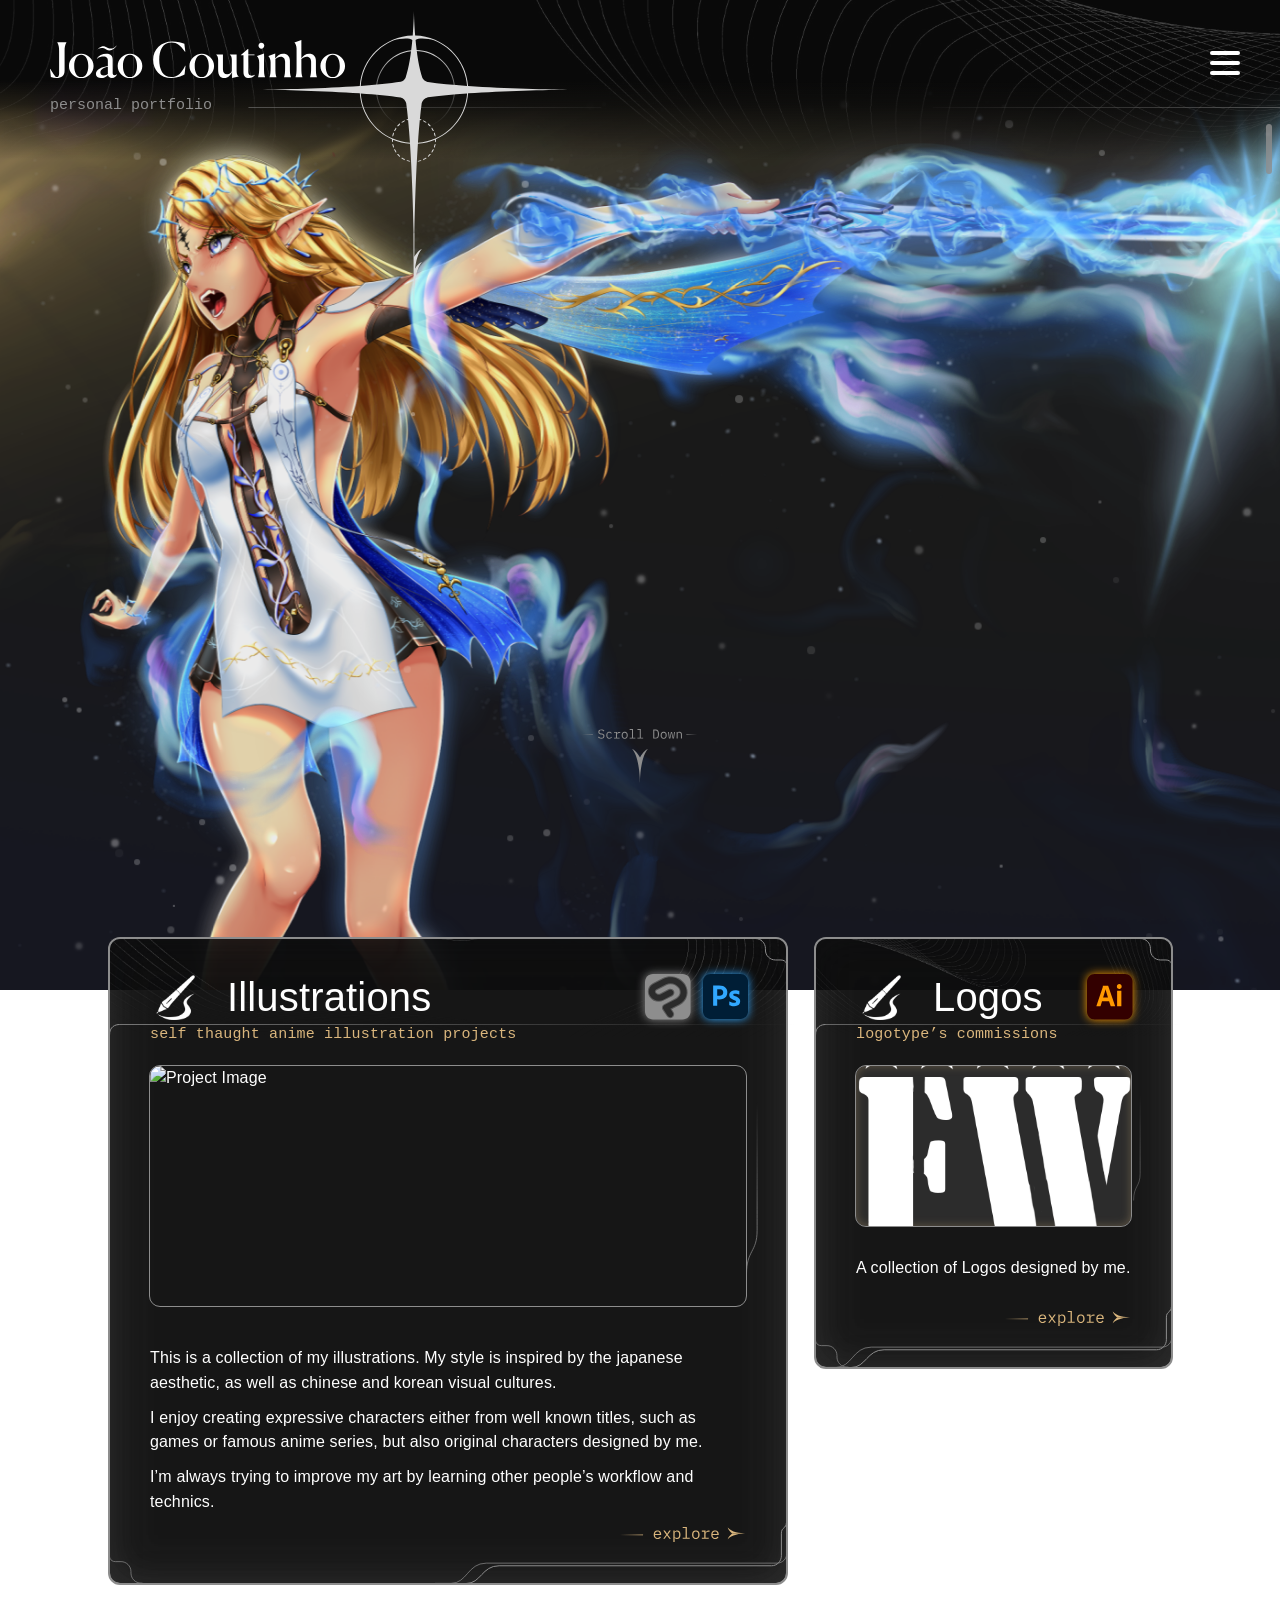
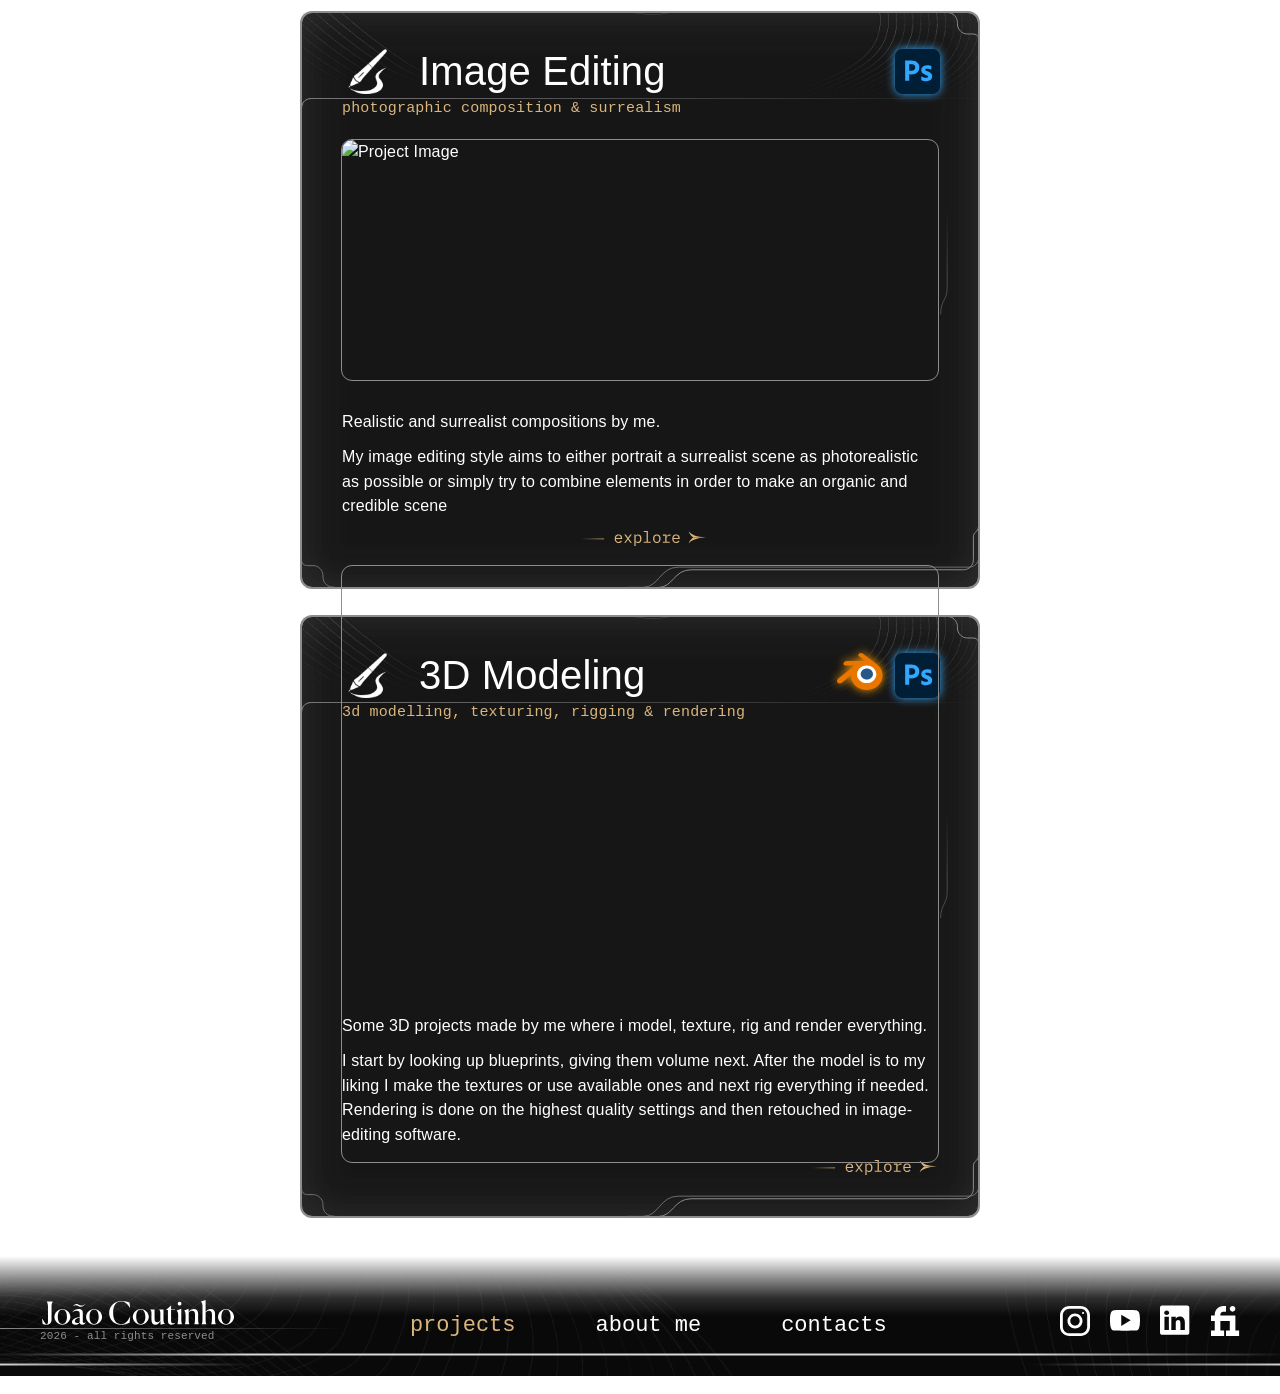
==== commit 30aed135: "teste" ====
--- a/index.html
+++ b/index.html
@@ -729,3 +729,6 @@
   <script src="js/parallax.js" defer></script>
 </body>
 </html>
+
+
+preto macaco
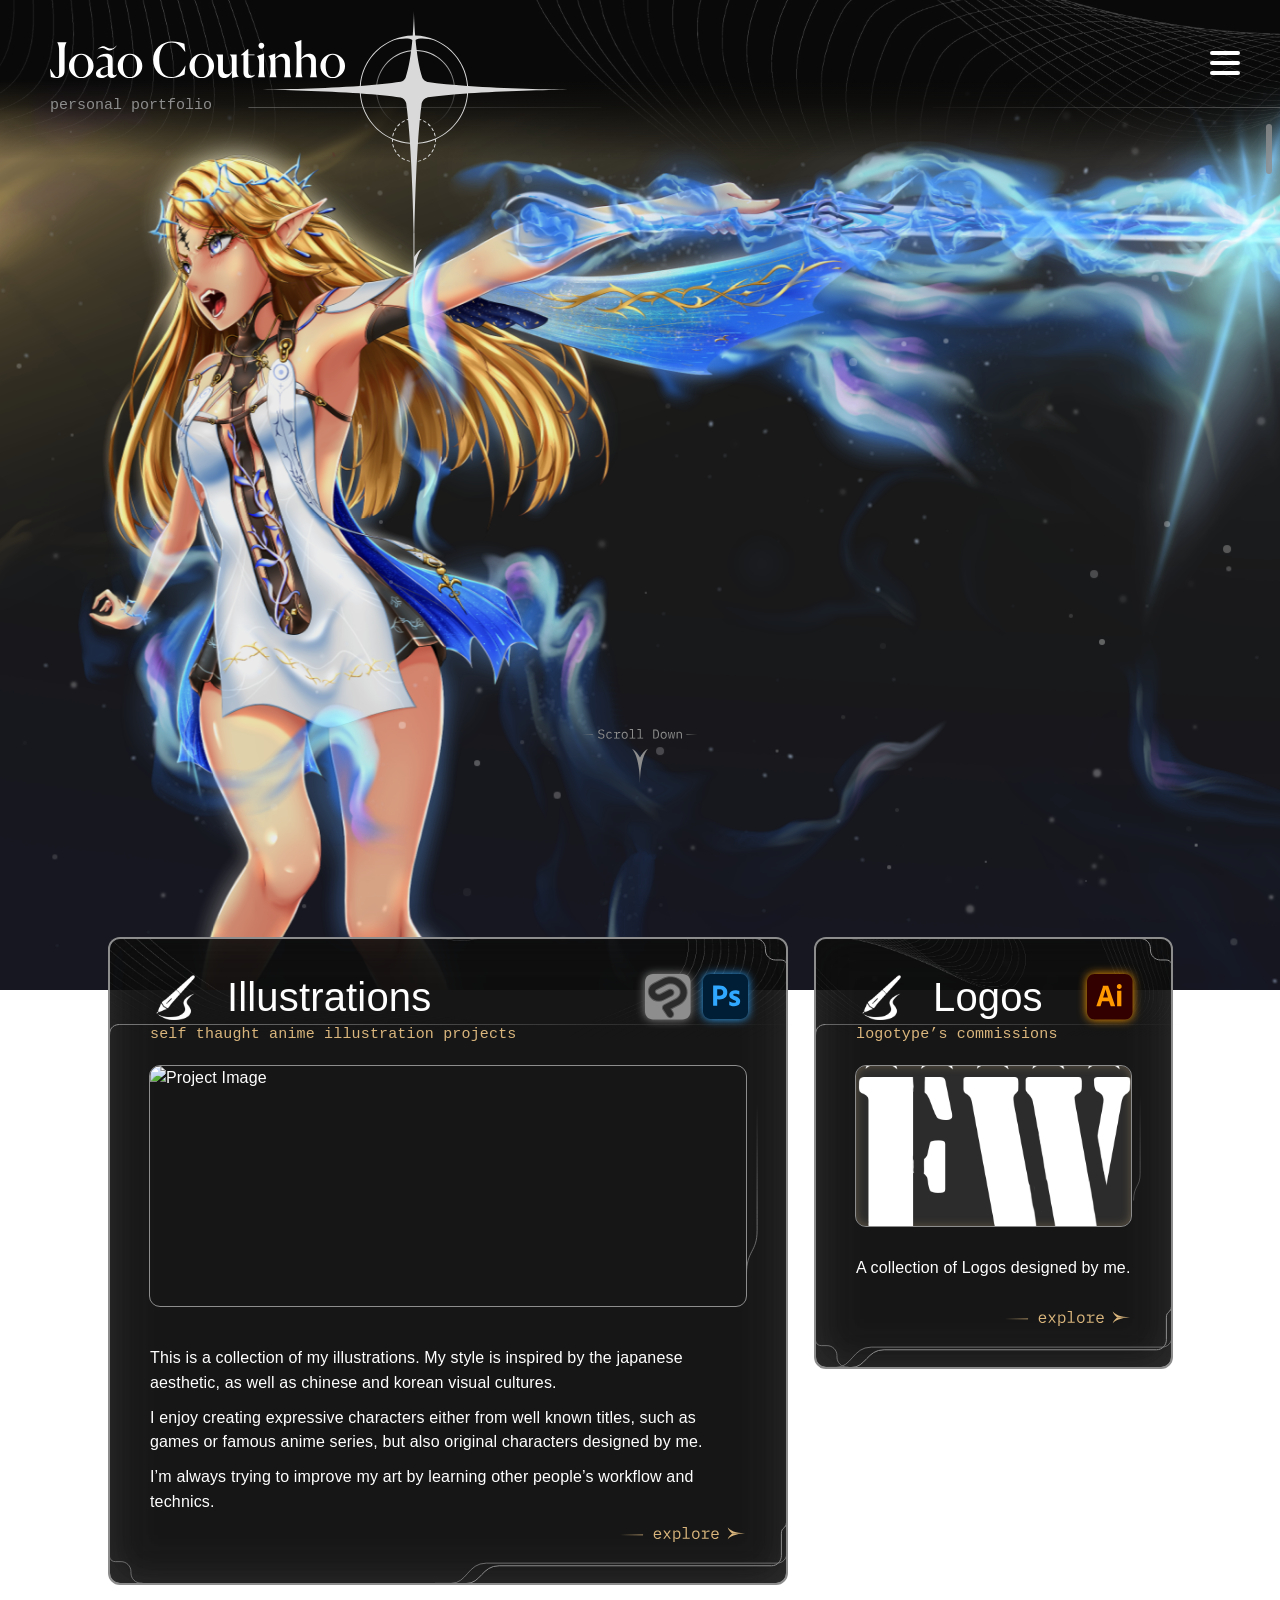
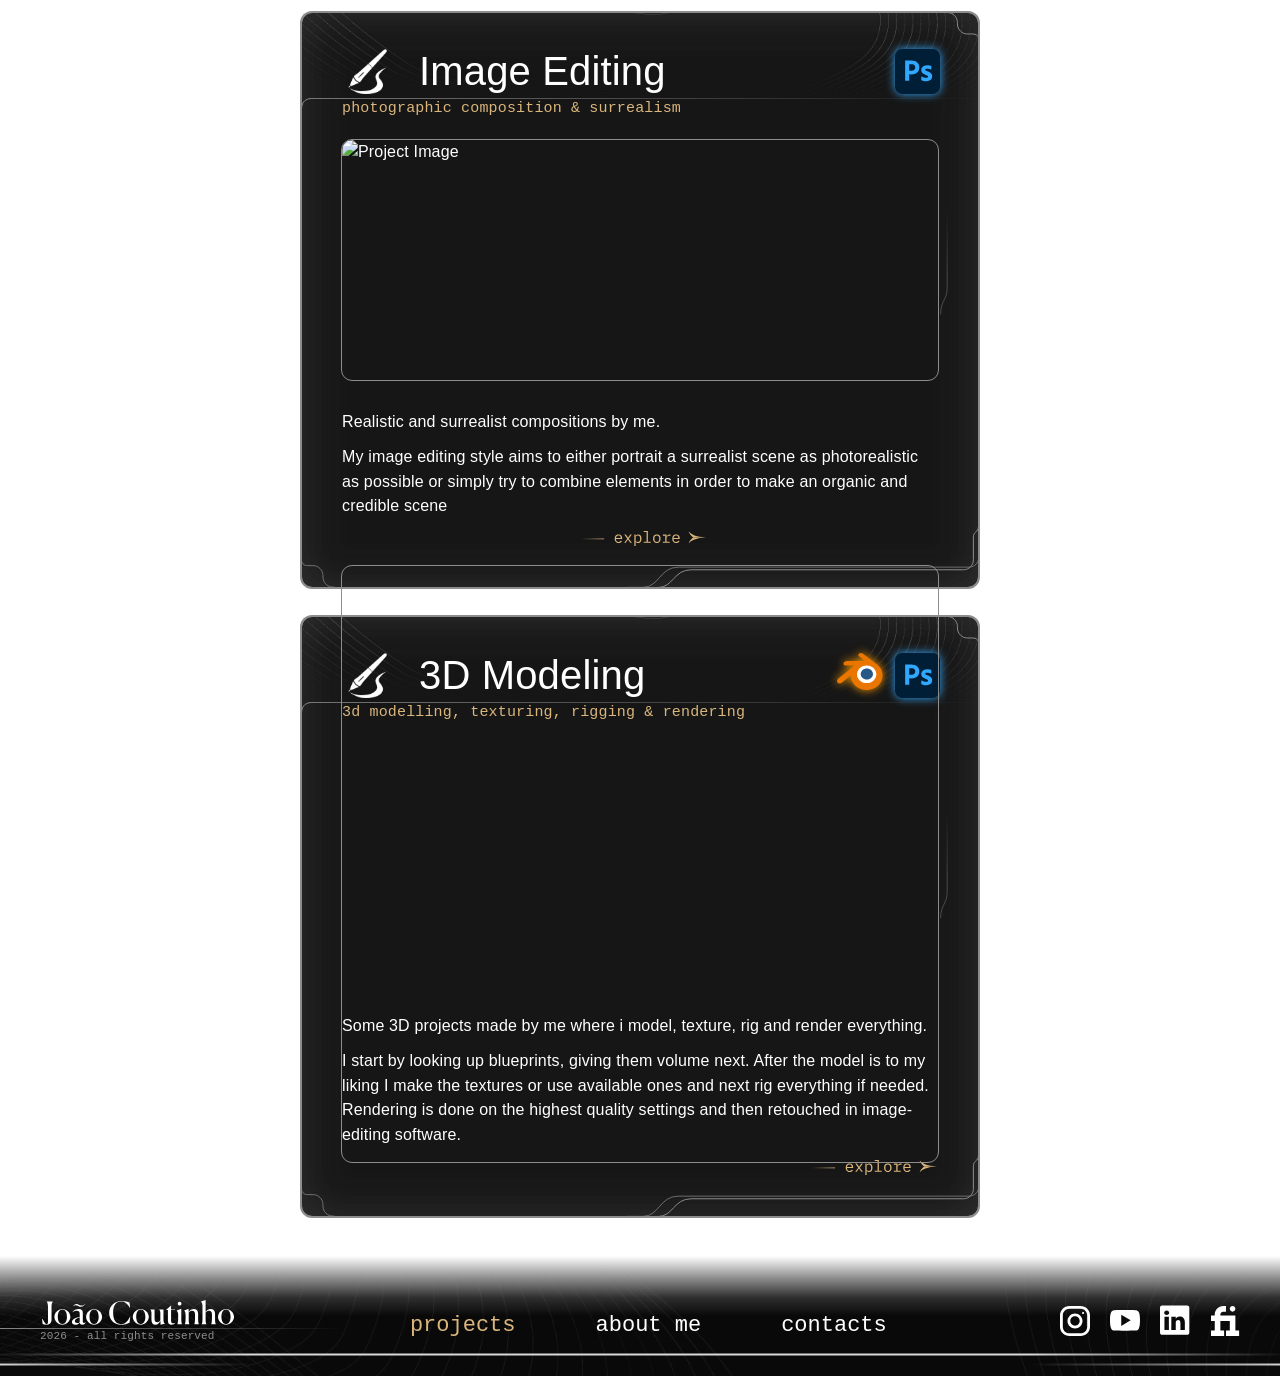
==== commit cc639575: "Version03_06_2026_12_49" ====
--- a/index.html
+++ b/index.html
@@ -730,5 +730,3 @@
 </body>
 </html>
 
-
-preto macaco
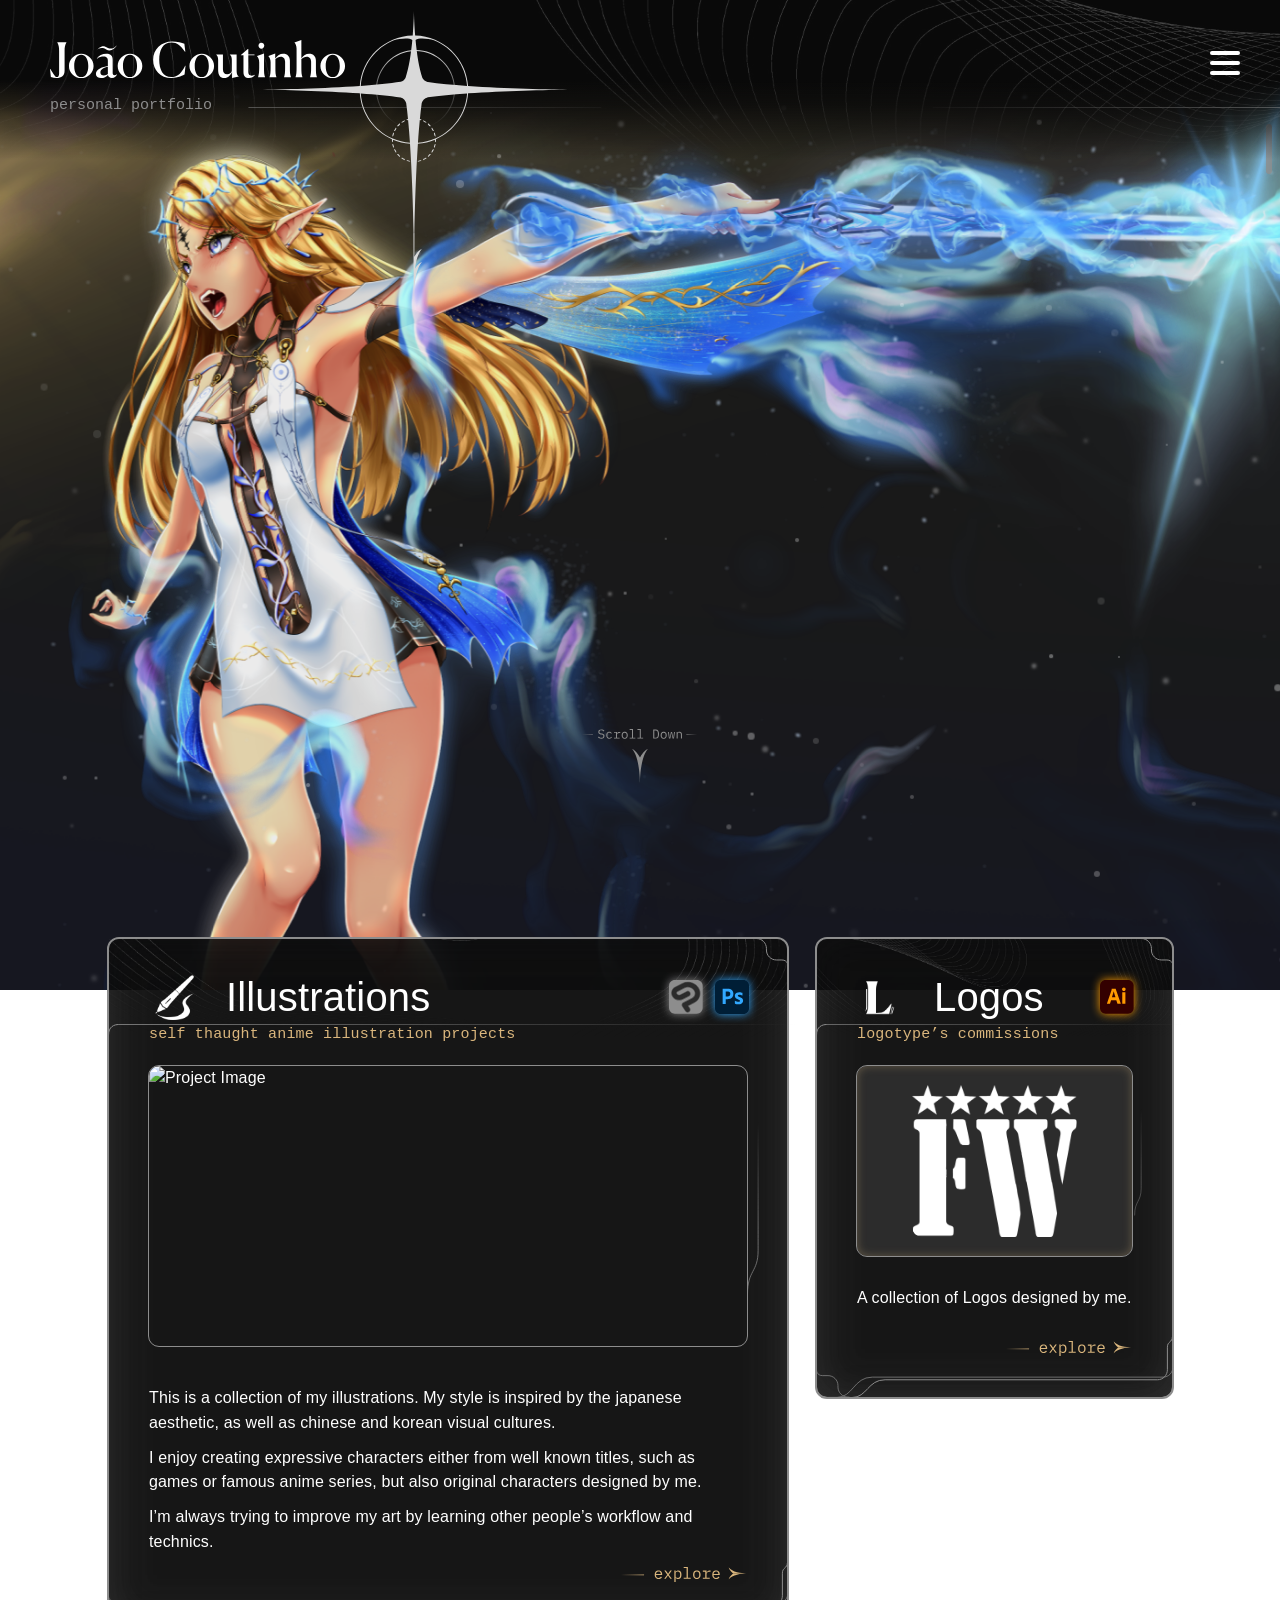
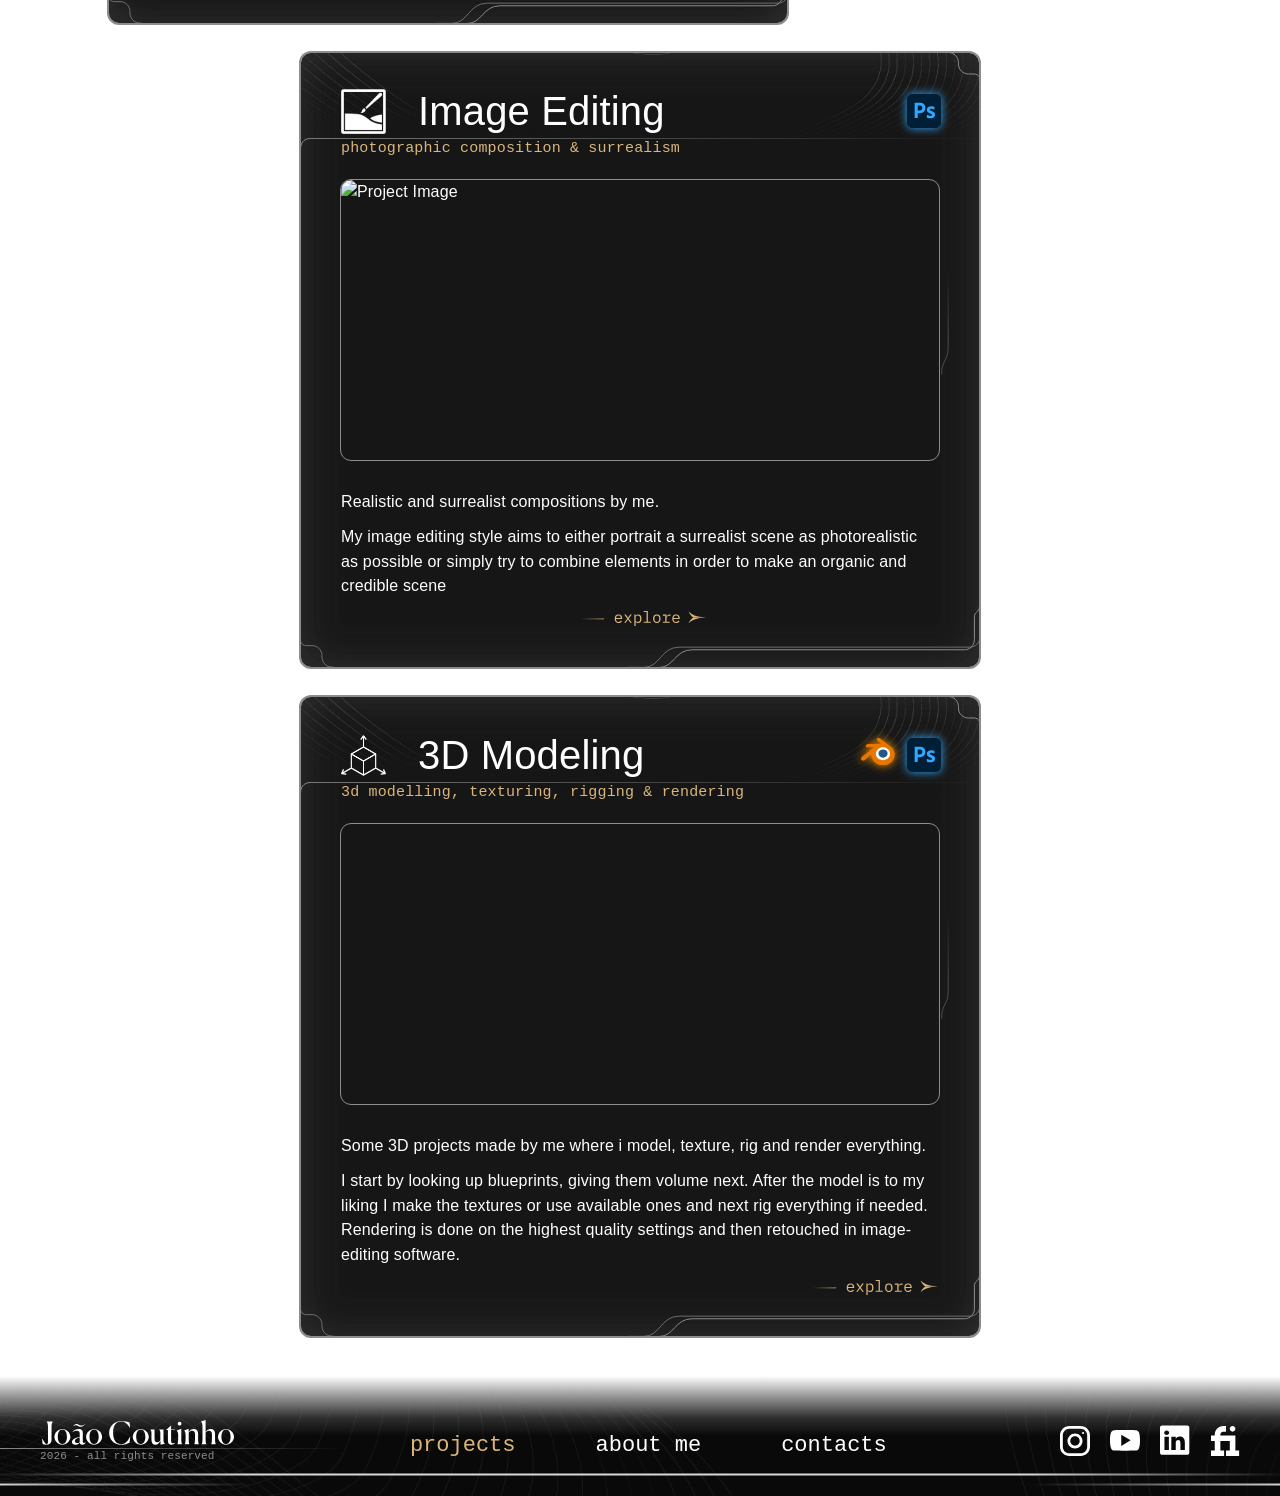
==== commit b34e23f2: "image updating, nav bar highlight fix" ====
--- a/index.html
+++ b/index.html
@@ -366,7 +366,7 @@
                 <img src="images\waves blured.png" alt="Waves Blured" class="project-frame-header-waves-blured">
               </div>
               <div class="project-frame-header-title-logo">
-                <img src="images\portfolio_logo_illustration.png" alt="Project Logo" class="project-frame-header-logo" style="width: 45px; height: 45px;">
+                <img src="images\portfolio_logo_logomaking.png" alt="Project Logo" class="project-frame-header-logo" style="width: 45px; height: 45px;">
                 <h1 class="project-frame-header-title">Logos</h1>   
                 <div class="project-frame-header-software">
                   <svg class="project-frame-header-software-icon-3" id="illustrator-icon" width="46" height="46" viewBox="0 0 46 46" fill="none" xmlns="http://www.w3.org/2000/svg">
@@ -452,7 +452,7 @@
                 <img src="images\waves blured.png" alt="Waves Blured" class="project-frame-header-waves-blured">
               </div>
               <div class="project-frame-header-title-logo">
-                <img src="images\portfolio_logo_illustration.png" alt="Project Logo" class="project-frame-header-logo" style="width: 45px; height: 45px;">
+                <img src="images\portfolio_logo_image_editting.png" alt="Project Logo" class="project-frame-header-logo" style="width: 45px; height: 45px;">
                 <h1 class="project-frame-header-title">Image Editing</h1>   
                 <div class="project-frame-header-software">
                   <svg class="project-frame-header-software-icon-2" style="top: 3px;position: relative;" width="45" height="45" viewBox="0 0 45 45" fill="none" xmlns="http://www.w3.org/2000/svg">
@@ -544,7 +544,7 @@
                 <img src="images\waves blured.png" alt="Waves Blured" class="project-frame-header-waves-blured">
               </div>
               <div class="project-frame-header-title-logo">
-                <img src="images\portfolio_logo_illustration.png" alt="Project Logo" class="project-frame-header-logo" style="width: 45px; height: 45px;">
+                <img src="images\portfolio_logo_3dmodel.png" alt="Project Logo" class="project-frame-header-logo" style="width: 45px; height: 45px;">
                 <h1 class="project-frame-header-title">3D Modeling</h1>   
                 <div class="project-frame-header-software">
                   <svg class="project-frame-header-software-icon-4" id="blender-icon" width="46" height="37" viewBox="0 0 46 37" fill="none" xmlns="http://www.w3.org/2000/svg">
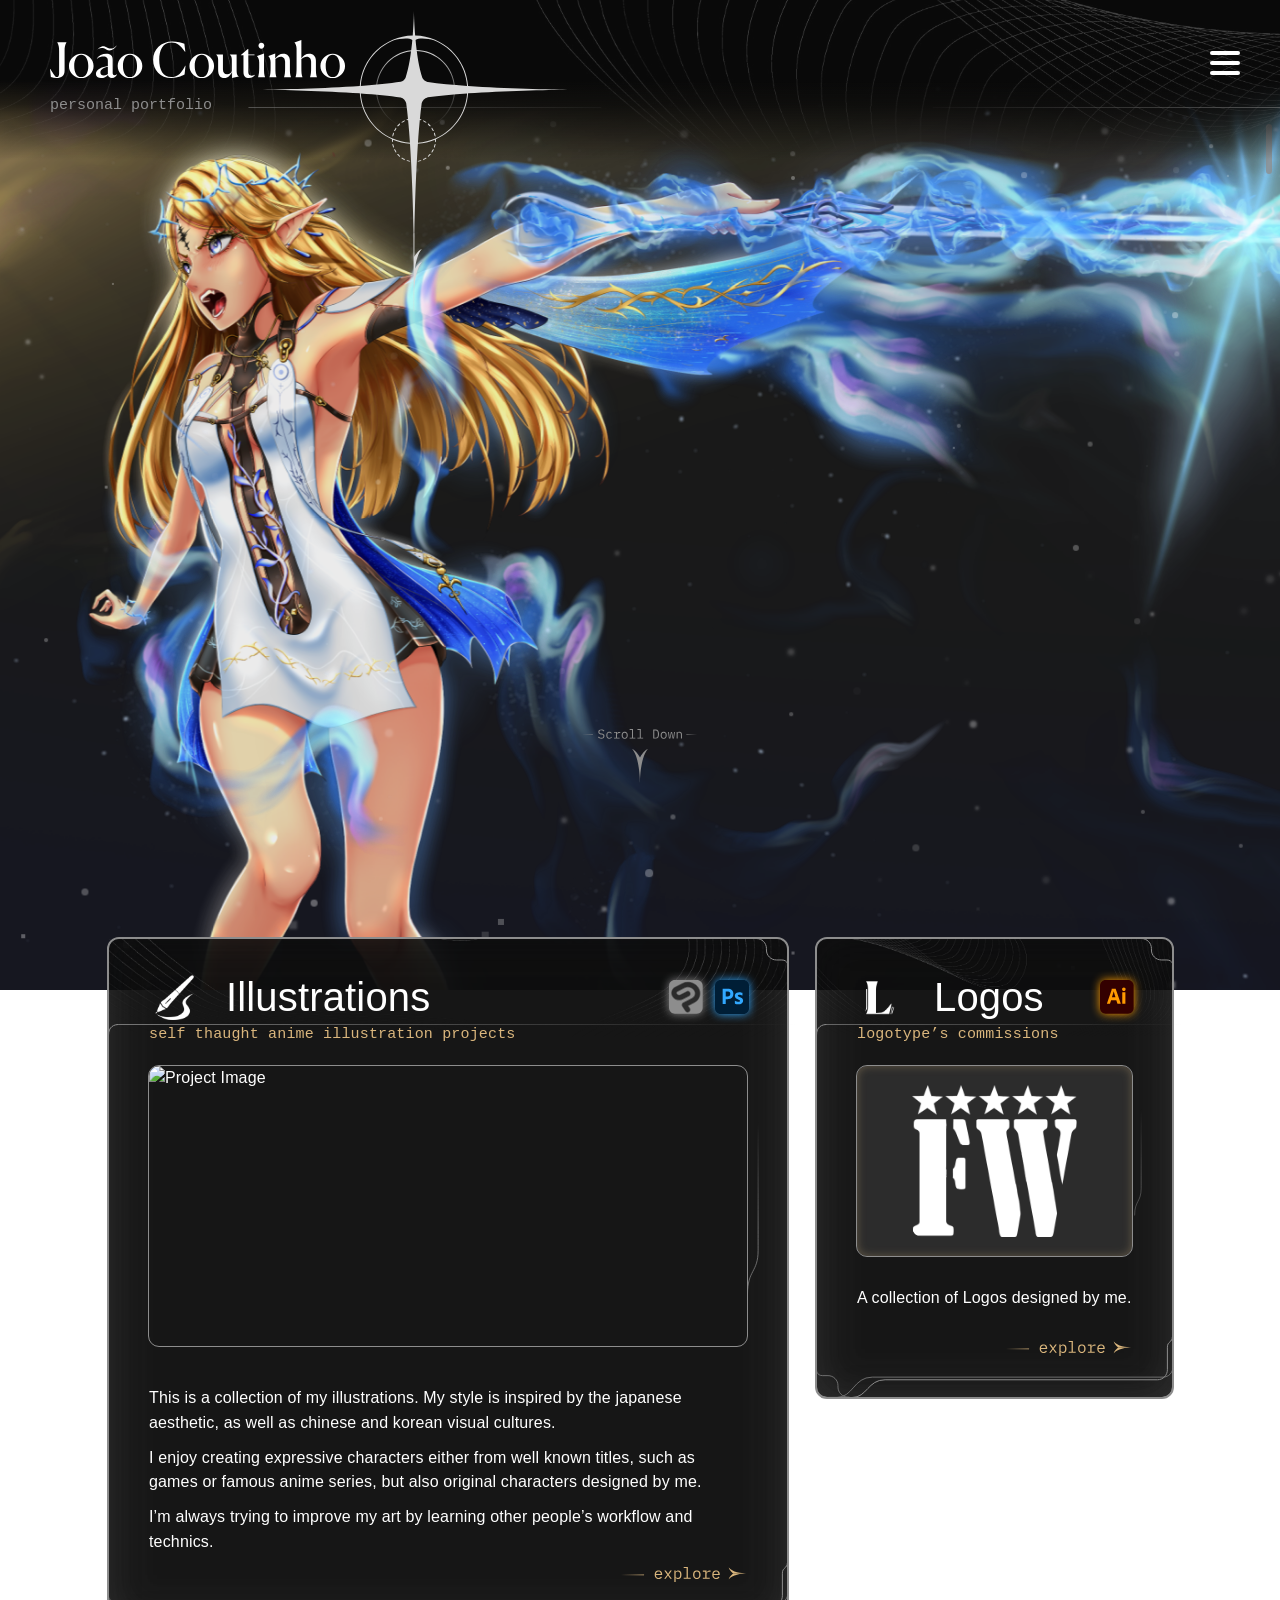
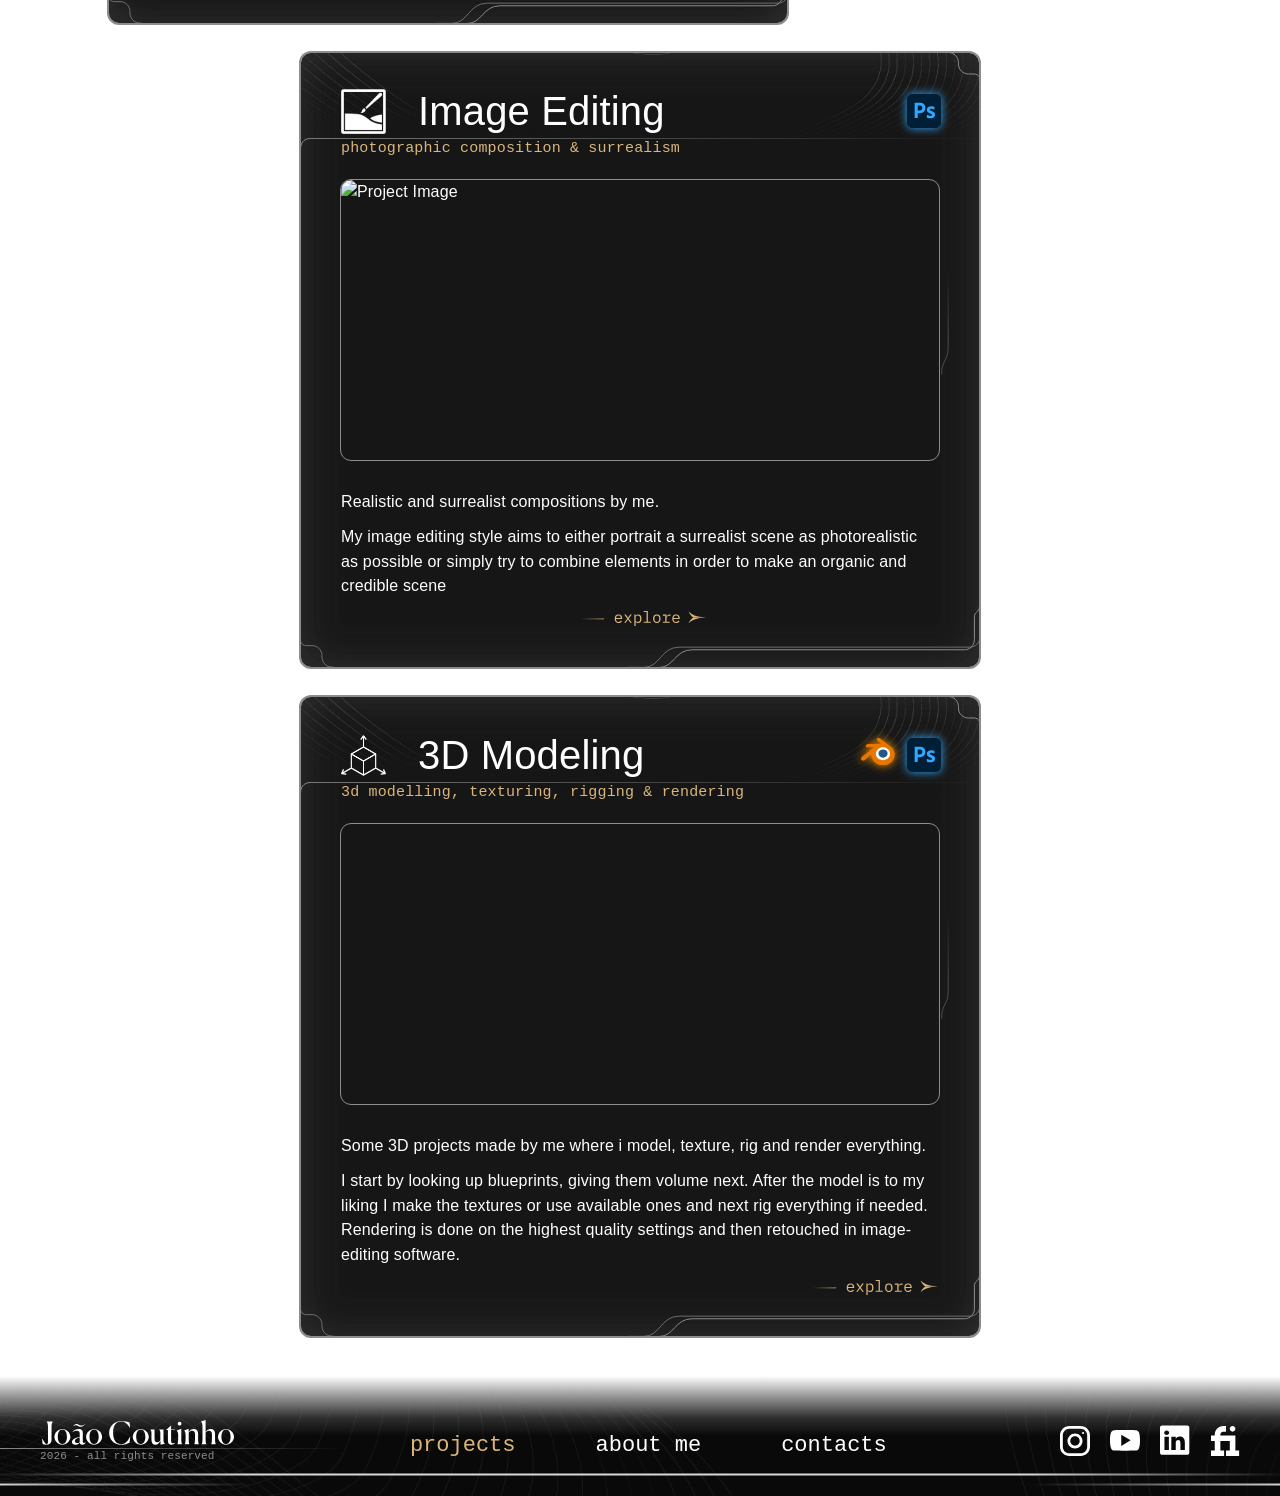
==== commit 231989ed: "performance fix" ====
--- a/index.html
+++ b/index.html
@@ -18,12 +18,12 @@
 <body>
   <div class="parallax-bg" aria-hidden="true">
     <!-- Desktop images -->
-    <img class="parallax-layer layer1 desktop" src="images/layer4.png" alt="" data-speed="22">
-    <img class="parallax-layer layer2 desktop" src="images/layer3.png" alt="" data-speed="16">
-    <img class="parallax-layer layer3 desktop" src="images/layer2.png" alt="" data-speed="10">
-    <img class="parallax-layer layer4 desktop" src="images/layer1.png" alt="" data-speed="30">
+    <img class="parallax-layer layer1 desktop" data-src="images/layer4.png" alt="" data-speed="22">
+    <img class="parallax-layer layer2 desktop" data-src="images/layer3.png" alt="" data-speed="16">
+    <img class="parallax-layer layer3 desktop" data-src="images/layer2.png" alt="" data-speed="10">
+    <img class="parallax-layer layer4 desktop" data-src="images/layer1.png" alt="" data-speed="30">
     
-    <!-- Mobile images (hidden initially) -->
+    <!-- Mobile images -->
     <img class="parallax-layer layer1 mobile" src="images/layer4_mobile.png" alt="" data-speed="22" style="display:none;">
     <img class="parallax-layer layer2 mobile" src="images/layer3_mobile.png" alt="" data-speed="16" style="display:none;">
     <img class="parallax-layer layer3 mobile" src="images/layer2_mobile.png" alt="" data-speed="10" style="display:none;">
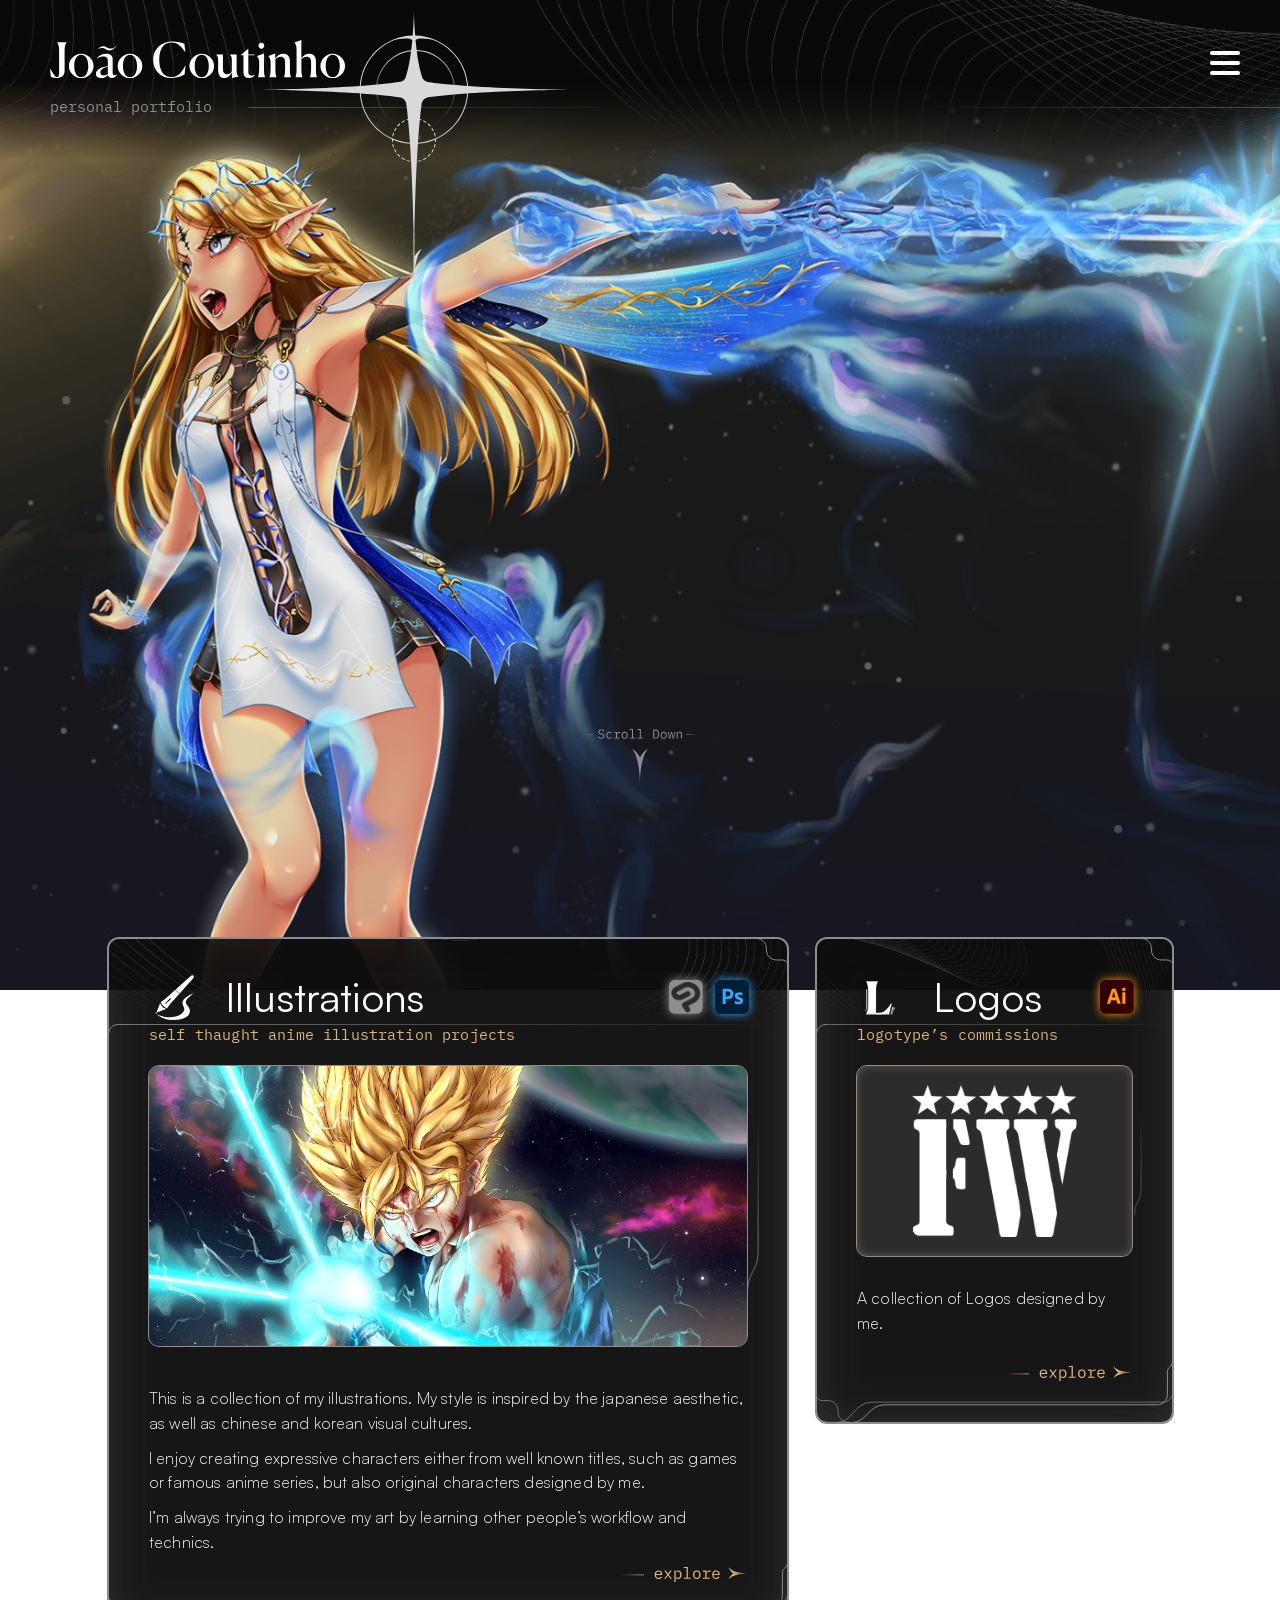
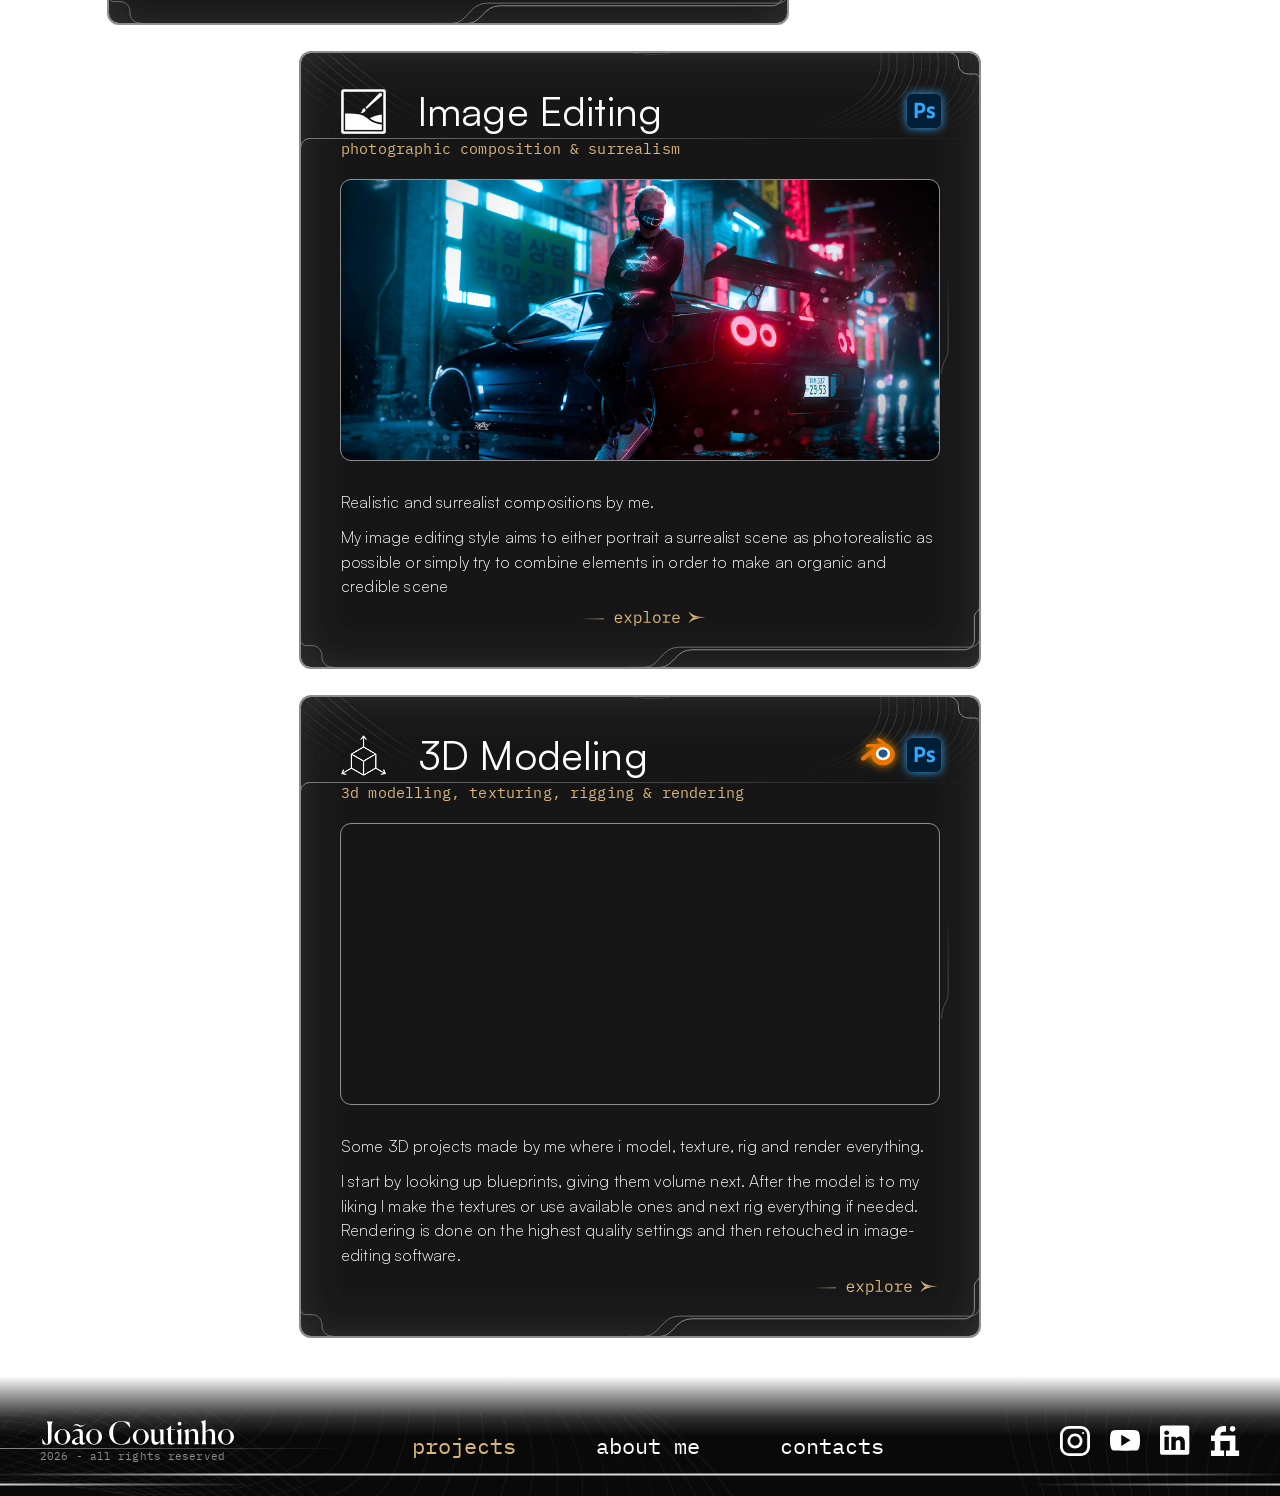
==== commit 6b5455ec: "added icons" ====
--- a/index.html
+++ b/index.html
@@ -5,7 +5,7 @@
   <meta name="viewport" content="width=device-width, initial-scale=1.0">
   <title>Home | Portfolio</title>
   
- 
+  <link rel="icon" type="image/png" href="images\about_contacts.png">
   <link rel="stylesheet" href="css\parallax.css">
   <link rel="stylesheet" href="css\fonts.css">
   <link rel="stylesheet" href="css\header.css">
